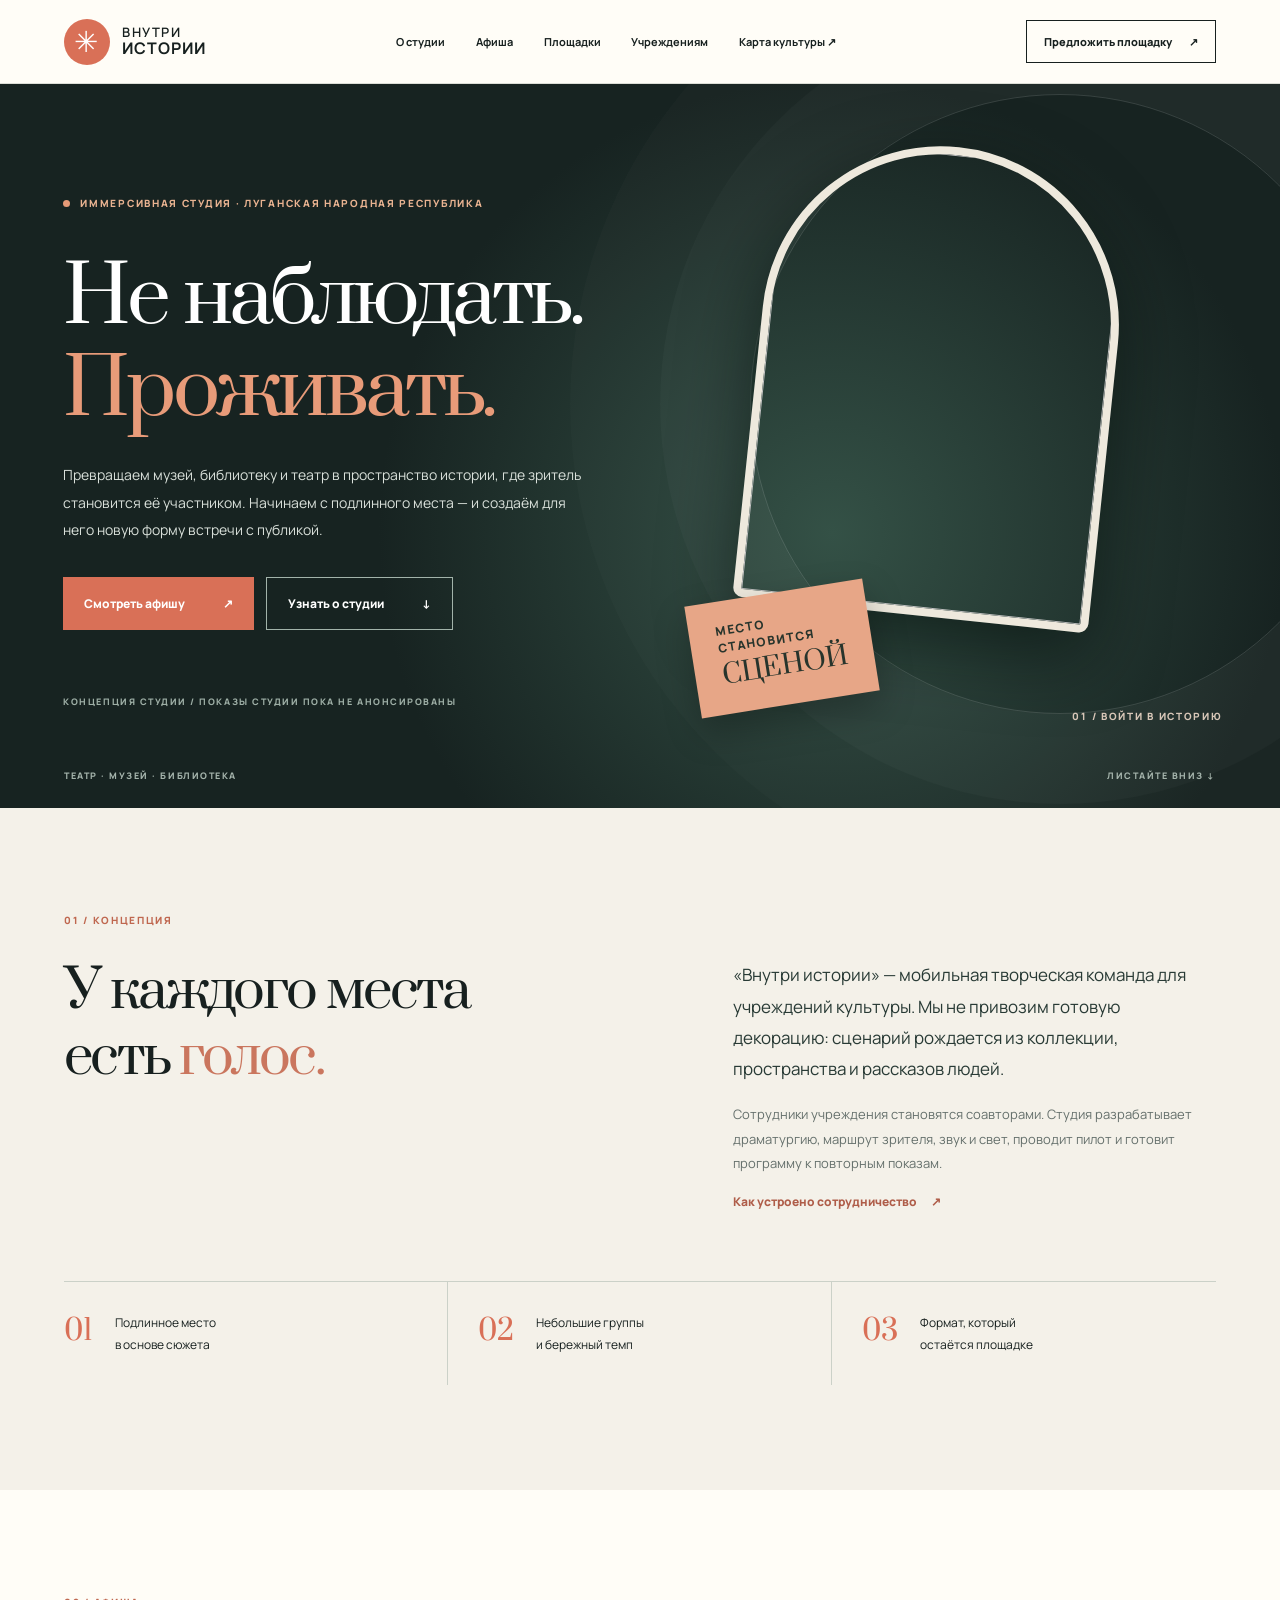
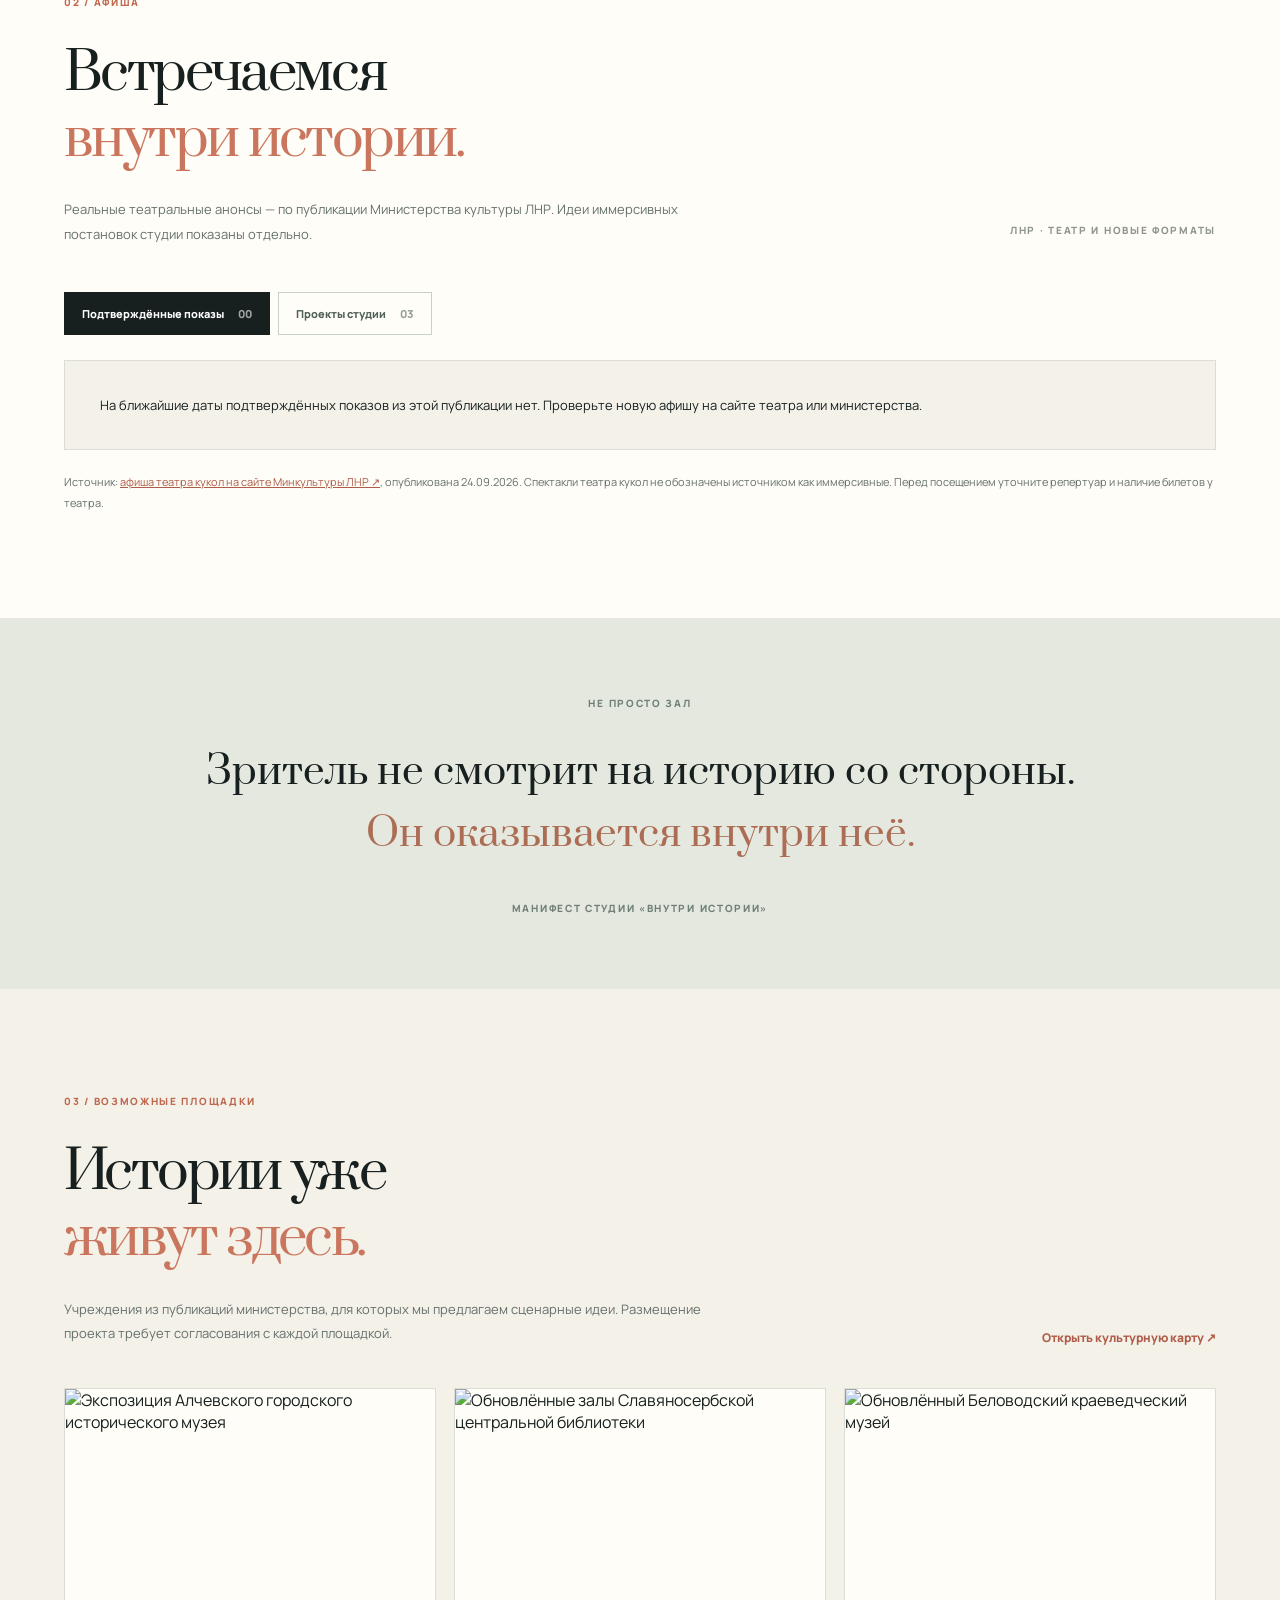
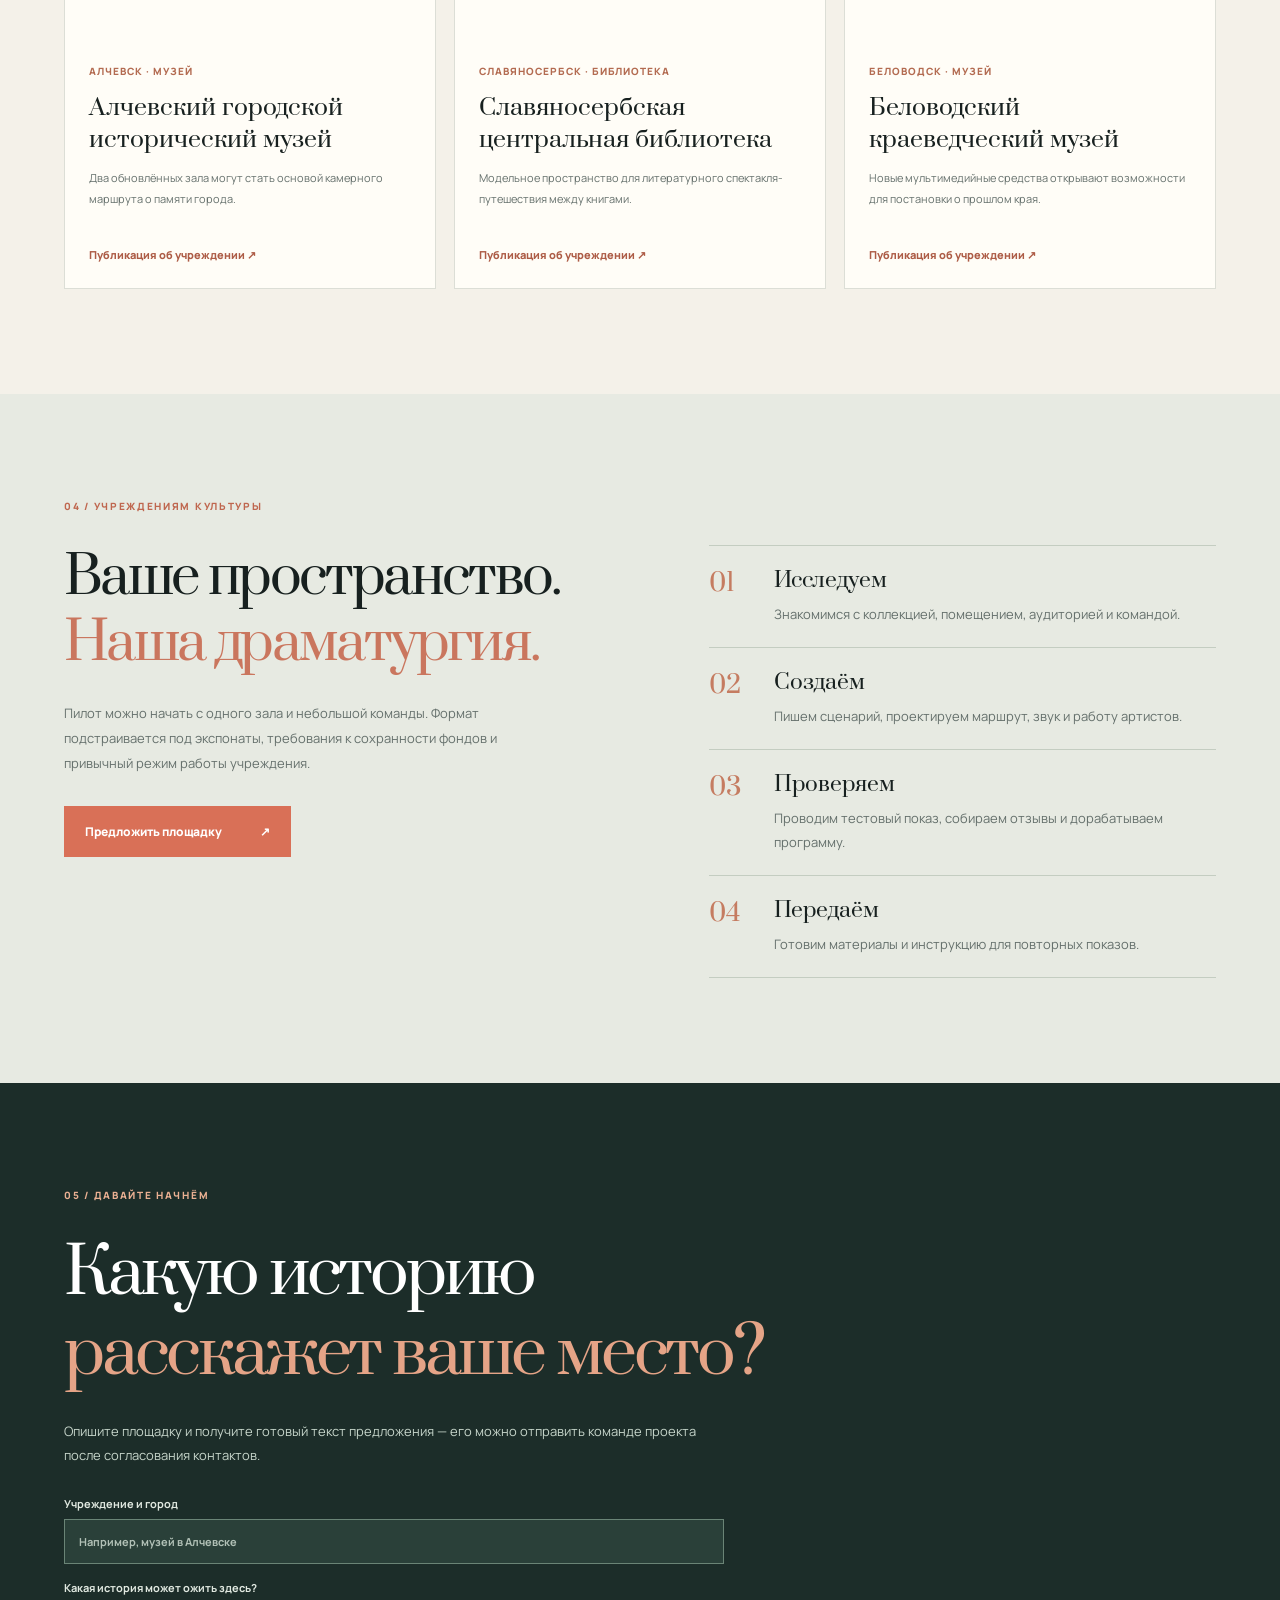
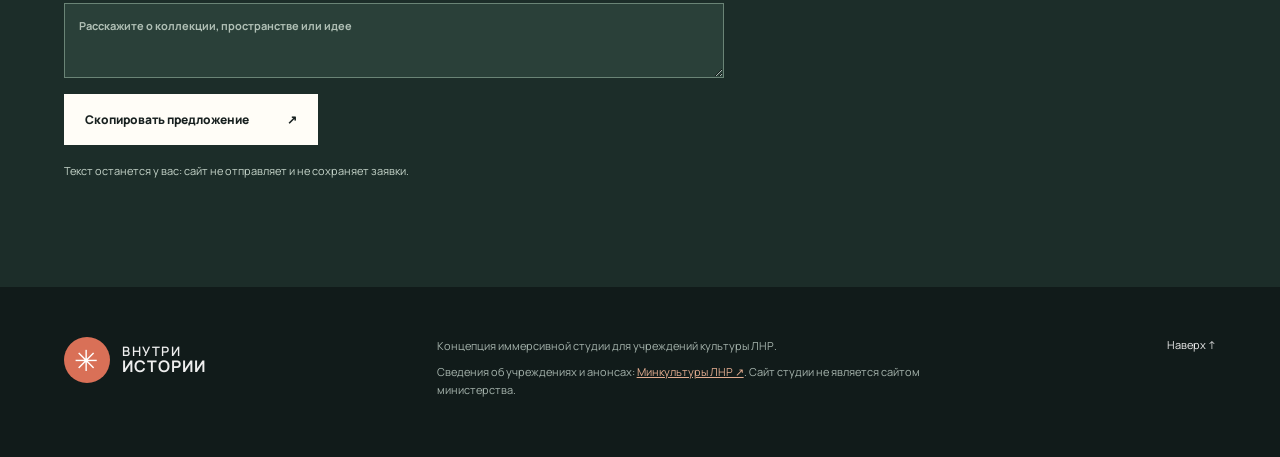
==== index.html @ 1eb548b8 "Add immersive studio site and cultural map" ====
<!doctype html>
<html lang="ru">
<head>
  <meta charset="utf-8">
  <meta name="viewport" content="width=device-width, initial-scale=1">
  <meta name="theme-color" content="#161b1b">
  <meta name="description" content="«Внутри истории» — концепция иммерсивной студии для музеев, библиотек и театров ЛНР. Театральная афиша по публикациям Министерства культуры ЛНР и идеи будущих постановок.">
  <title>Внутри истории — иммерсивная студия и афиша ЛНР</title>
  <link rel="preconnect" href="https://fonts.googleapis.com">
  <link rel="preconnect" href="https://fonts.gstatic.com" crossorigin>
  <link href="https://fonts.googleapis.com/css2?family=Manrope:wght@400;500;600;700;800&family=Prata&display=swap" rel="stylesheet">
  <link rel="stylesheet" href="immersive-studio.css">
  <script src="immersive-studio.js" defer></script>
</head>
<body>
  <a class="skip" href="#main">К содержанию</a>
  <header class="header" id="top">
    <a class="brand" href="#top" aria-label="Внутри истории — главная"><span class="brand-mark">✳</span><span>ВНУТРИ<br><strong>ИСТОРИИ</strong></span></a>
    <nav class="nav" id="navigation" aria-label="Основная навигация"><a href="#concept">О студии</a><a href="#playbill">Афиша</a><a href="#venues">Площадки</a><a href="#partnership">Учреждениям</a><a href="culture-map.html">Карта культуры ↗</a></nav>
    <a class="header-contact" href="#contact">Предложить площадку <span>↗</span></a>
    <button class="menu-button" type="button" aria-label="Открыть меню" aria-controls="navigation" aria-expanded="false">☰</button>
  </header>
  <main id="main">
    <section class="hero" aria-labelledby="hero-title">
      <div class="hero-copy"><div class="overline"><span class="live-dot"></span> ИММЕРСИВНАЯ СТУДИЯ · ЛУГАНСКАЯ НАРОДНАЯ РЕСПУБЛИКА</div><h1 id="hero-title">Не наблюдать.<br><em>Проживать.</em></h1><p>Превращаем музей, библиотеку и театр в пространство истории, где зритель становится её участником. Начинаем с подлинного места — и создаём для него новую форму встречи с публикой.</p><div class="hero-actions"><a class="btn btn-coral" href="#playbill">Смотреть афишу <span>↗</span></a><a class="btn btn-outline" href="#concept">Узнать о студии <span>↓</span></a></div><div class="hero-caption">КОНЦЕПЦИЯ СТУДИИ / ПОКАЗЫ СТУДИИ ПОКА НЕ АНОНСИРОВАНЫ</div></div>
      <div class="hero-art" aria-hidden="true"><div class="hero-halo"></div><div class="hero-photo"><img src="https://mk.lpr-reg.ru/uploads/posts/2026-09/1789713826_img-20260917-111139.jpg" alt=""></div><div class="art-stamp">МЕСТО<br>СТАНОВИТСЯ<br><em>СЦЕНОЙ</em></div><div class="art-index">01 / ВОЙТИ В ИСТОРИЮ</div></div>
      <div class="hero-footer"><span>ТЕАТР · МУЗЕЙ · БИБЛИОТЕКА</span><span>ЛИСТАЙТЕ ВНИЗ ↓</span></div>
    </section>
    <section class="intro section" id="concept"><div class="section-label">01 / КОНЦЕПЦИЯ</div><div class="intro-grid"><h2>У каждого места<br>есть <em>голос.</em></h2><div><p class="lead">«Внутри истории» — мобильная творческая команда для учреждений культуры. Мы не привозим готовую декорацию: сценарий рождается из коллекции, пространства и рассказов людей.</p><p>Сотрудники учреждения становятся соавторами. Студия разрабатывает драматургию, маршрут зрителя, звук и свет, проводит пилот и готовит программу к повторным показам.</p><a class="inline-link" href="#partnership">Как устроено сотрудничество <span>↗</span></a></div></div><div class="principles"><div><b>01</b><span>Подлинное место<br>в основе сюжета</span></div><div><b>02</b><span>Небольшие группы<br>и бережный темп</span></div><div><b>03</b><span>Формат, который<br>остаётся площадке</span></div></div></section>
    <section class="playbill section" id="playbill"><div class="section-label">02 / АФИША</div><div class="section-head"><div><h2>Встречаемся<br><em>внутри истории.</em></h2><p>Реальные театральные анонсы — по публикации Министерства культуры ЛНР. Идеи иммерсивных постановок студии показаны отдельно.</p></div><span class="head-aside">ЛНР · ТЕАТР И НОВЫЕ ФОРМАТЫ</span></div><div class="tabs" role="group" aria-label="Раздел афиши"><button class="tab active" type="button" data-tab="real" aria-pressed="true">Подтверждённые показы <span>04</span></button><button class="tab" type="button" data-tab="ideas" aria-pressed="false">Проекты студии <span>03</span></button></div><div id="playbill-content" aria-live="polite"></div><p class="playbill-note" id="playbill-note">Источник: <a href="https://mk.lpr-reg.ru/14195-afisha-vyhodnogo-dnja-luganskij-respublikanskij-akademicheskij-teatr-kukol-priglashaet.html" target="_blank" rel="noopener noreferrer">афиша театра кукол на сайте Минкультуры ЛНР ↗</a>, опубликована 24.09.2026. Спектакли театра кукол не обозначены источником как иммерсивные. Перед посещением уточните репертуар и наличие билетов у театра.</p></section>
    <section class="statement"><span>НЕ ПРОСТО ЗАЛ</span><blockquote>Зритель не смотрит на историю со стороны.<br><em>Он оказывается внутри неё.</em></blockquote><span>МАНИФЕСТ СТУДИИ «ВНУТРИ ИСТОРИИ»</span></section>
    <section class="venues section" id="venues"><div class="section-label">03 / ВОЗМОЖНЫЕ ПЛОЩАДКИ</div><div class="section-head"><div><h2>Истории уже<br><em>живут здесь.</em></h2><p>Учреждения из публикаций министерства, для которых мы предлагаем сценарные идеи. Размещение проекта требует согласования с каждой площадкой.</p></div><a class="inline-link" href="culture-map.html">Открыть культурную карту ↗</a></div><div class="venue-grid"><article class="venue-card"><div class="venue-image"><img src="https://mk.lpr-reg.ru/uploads/posts/2026-09/1789713826_img-20260917-111139.jpg" alt="Экспозиция Алчевского городского исторического музея" loading="lazy"></div><div class="venue-body"><span>АЛЧЕВСК · МУЗЕЙ</span><h3>Алчевский городской исторический музей</h3><p>Два обновлённых зала могут стать основой камерного маршрута о памяти города.</p><a href="https://mk.lpr-reg.ru/14169-v-alchevskom-muzee-posle-remonta-otkrylis-dva-obnovlennyh-jekspozicionnyh-zala.html" target="_blank" rel="noopener noreferrer">Публикация об учреждении ↗</a></div></article><article class="venue-card"><div class="venue-image"><img src="https://mk.lpr-reg.ru/uploads/posts/2026-09/1789713559_img-20260916-124039.jpg" alt="Обновлённые залы Славяносербской центральной библиотеки" loading="lazy"></div><div class="venue-body"><span>СЛАВЯНОСЕРБСК · БИБЛИОТЕКА</span><h3>Славяносербская центральная библиотека</h3><p>Модельное пространство для литературного спектакля-путешествия между книгами.</p><a href="https://mk.lpr-reg.ru/14168-v-slavjanoserbske-otkrylas-pervaja-modelnaja-biblioteka.html" target="_blank" rel="noopener noreferrer">Публикация об учреждении ↗</a></div></article><article class="venue-card"><div class="venue-image"><img src="https://mk.lpr-reg.ru/uploads/posts/2026-03/1772718516_photo_2026-03-05_16-46-32.jpg" alt="Обновлённый Беловодский краеведческий музей" loading="lazy"></div><div class="venue-body"><span>БЕЛОВОДСК · МУЗЕЙ</span><h3>Беловодский краеведческий музей</h3><p>Новые мультимедийные средства открывают возможности для постановки о прошлом края.</p><a href="https://mk.lpr-reg.ru/13217-v-belovodske-posle-kapitalnogo-remonta-torzhestvenno-otkrylsja-obnovlennyj-kraevedcheskij-muzej.html" target="_blank" rel="noopener noreferrer">Публикация об учреждении ↗</a></div></article></div></section>
    <section class="partnership section" id="partnership"><div class="section-label">04 / УЧРЕЖДЕНИЯМ КУЛЬТУРЫ</div><div class="partnership-grid"><div><h2>Ваше пространство.<br><em>Наша драматургия.</em></h2><p>Пилот можно начать с одного зала и небольшой команды. Формат подстраивается под экспонаты, требования к сохранности фондов и привычный режим работы учреждения.</p><a class="btn btn-coral" href="#contact">Предложить площадку <span>↗</span></a></div><ol class="steps"><li><span>01</span><div><h3>Исследуем</h3><p>Знакомимся с коллекцией, помещением, аудиторией и командой.</p></div></li><li><span>02</span><div><h3>Создаём</h3><p>Пишем сценарий, проектируем маршрут, звук и работу артистов.</p></div></li><li><span>03</span><div><h3>Проверяем</h3><p>Проводим тестовый показ, собираем отзывы и дорабатываем программу.</p></div></li><li><span>04</span><div><h3>Передаём</h3><p>Готовим материалы и инструкцию для повторных показов.</p></div></li></ol></div></section>
    <section class="contact section" id="contact"><div class="contact-inner"><div class="section-label">05 / ДАВАЙТЕ НАЧНЁМ</div><h2>Какую историю<br><em>расскажет ваше место?</em></h2><p>Опишите площадку и получите готовый текст предложения — его можно отправить команде проекта после согласования контактов.</p><form id="proposal-form" class="proposal-form"><label>Учреждение и город<input name="venue" required maxlength="120" placeholder="Например, музей в Алчевске"></label><label>Какая история может ожить здесь?<textarea name="story" required maxlength="1000" rows="3" placeholder="Расскажите о коллекции, пространстве или идее"></textarea></label><button class="btn btn-light" type="submit">Скопировать предложение <span>↗</span></button><p class="form-status" id="form-status" role="status" aria-live="polite">Текст останется у вас: сайт не отправляет и не сохраняет заявки.</p></form></div></section>
  </main>
  <footer><a class="brand" href="#top"><span class="brand-mark">✳</span><span>ВНУТРИ<br><strong>ИСТОРИИ</strong></span></a><div><p>Концепция иммерсивной студии для учреждений культуры ЛНР.</p><p>Сведения об учреждениях и анонсах: <a href="https://mk.lpr-reg.ru/" target="_blank" rel="noopener noreferrer">Минкультуры ЛНР ↗</a>. Сайт студии не является сайтом министерства.</p></div><a href="#top">Наверх ↑</a></footer>
</body>
</html>
---- immersive-studio.css ----
:root{--ink:#17201f;--paper:#f4f1e9;--cream:#fffdf7;--accent:#d97057;--muted:#65706c;--line:#dcded6;--serif:Prata,Georgia,serif}
*{box-sizing:border-box}html{scroll-behavior:smooth}body{margin:0;background:var(--paper);color:var(--ink);font-family:Manrope,Arial,sans-serif}a{color:inherit}button,input,textarea{font:inherit}button{cursor:pointer}a:focus-visible,button:focus-visible,input:focus-visible,textarea:focus-visible{outline:3px solid #ecad83;outline-offset:4px}.skip{position:absolute;top:-100px;left:10px;z-index:1000;background:white;padding:10px}.skip:focus{top:10px}.header{height:84px;padding:0 max(5%,calc((100vw - 1440px)/2));display:flex;align-items:center;gap:50px;background:var(--cream);position:relative;z-index:5;border-bottom:1px solid var(--line)}.brand{text-decoration:none;display:flex;align-items:center;gap:12px;line-height:1.05;font-size:13px;letter-spacing:.12em;font-weight:600;white-space:nowrap}.brand strong{font-size:16px;letter-spacing:.065em}.brand-mark{width:46px;height:46px;border-radius:50%;background:var(--accent);color:white;font-size:29px;font-weight:400;display:grid;place-items:center}.nav{display:flex;align-items:center;gap:clamp(12px,2.4vw,36px);margin:auto}.nav a{font-size:11px;text-decoration:none;font-weight:700;white-space:nowrap}.nav a:hover,.inline-link:hover,.venue-body a:hover{text-decoration:underline;text-underline-offset:5px}.header-contact{font-size:11px;font-weight:800;text-decoration:none;padding:13px 17px;border:1px solid var(--ink);white-space:nowrap}.header-contact span{margin-left:15px}.menu-button{display:none;background:transparent;border:0;font-size:25px}.hero{min-height:655px;position:relative;background:#172321;color:#fff;display:grid;grid-template-columns:55% 45%;overflow:hidden}.hero:before{content:"";position:absolute;inset:0;background:radial-gradient(circle at 65% 62%,#345146 0,transparent 48%);pointer-events:none}.hero-copy{padding:112px 0 100px max(9%,calc((100vw - 1330px)/2));z-index:1;position:relative}.overline,.section-label,.head-aside,.hero-caption,.hero-footer,.art-index{font-size:10px;letter-spacing:.17em;font-weight:800}.overline{color:#e9b391;display:flex;align-items:center;gap:10px}.live-dot{height:7px;width:7px;border-radius:50%;background:#e59a77}.hero h1{font:normal clamp(56px,6.1vw,103px)/1.18 var(--serif);letter-spacing:-.05em;margin:42px 0 25px;white-space:nowrap}.hero h1 em,h2 em,blockquote em{font-style:normal;color:#e89b79}.hero-copy>p{color:#d9e0da;line-height:1.95;font-size:14px;max-width:520px}.hero-actions{display:flex;gap:12px;flex-wrap:wrap;margin-top:34px}.btn{display:inline-flex;align-items:center;justify-content:space-between;gap:38px;padding:17px 21px;font-size:12px;font-weight:800;text-decoration:none;transition:transform .2s,background .2s}.btn:hover{transform:translateY(-3px)}.btn-coral{background:var(--accent);color:white}.btn-coral:hover{background:#eb846a}.btn-outline{border:1px solid #a2b3aa;color:#fff}.btn-light{background:var(--cream);color:var(--ink)}.hero-caption{margin-top:65px;color:#9eafa6;font-size:9px}.hero-art{position:relative;min-height:560px;z-index:1}.hero-halo{position:absolute;width:620px;height:620px;border-radius:50%;border:1px solid #ffffff24;top:10px;right:-90px;box-shadow:0 0 0 90px #ffffff06,0 0 0 180px #ffffff04}.hero-photo{position:absolute;left:9%;top:62px;width:62%;height:470px;transform:rotate(6deg);border:8px solid #eee9dd;border-radius:230px 230px 12px 12px;overflow:hidden;box-shadow:0 25px 70px #02090789}.hero-photo img{width:100%;height:100%;object-fit:cover}.art-stamp{position:absolute;left:-2%;bottom:104px;background:#e7a687;color:#27342c;transform:rotate(-9deg);padding:22px 27px;line-height:1.4;font-size:12px;font-weight:800;letter-spacing:.12em;box-shadow:0 15px 35px #0004}.art-stamp em{font:normal 26px var(--serif);letter-spacing:0}.art-index{position:absolute;right:10%;bottom:85px;color:#d8c7b8}.hero-footer{position:absolute;bottom:26px;left:5%;right:5%;display:flex;justify-content:space-between;color:#a5b4ac;font-size:9px;z-index:2}.section{padding:105px max(5%,calc((100vw - 1350px)/2))}.section-label{color:#bf674f;margin-bottom:32px}.section h2{font:normal clamp(38px,4.1vw,64px)/1.25 var(--serif);letter-spacing:-.05em;margin:0 0 25px}.section h2 em{color:#ca765e}.section p{font-size:13px;line-height:1.9;color:var(--muted)}.intro{background:var(--paper)}.intro-grid{display:grid;grid-template-columns:1.1fr 1fr;gap:12%;align-items:start}.intro-grid p:first-child{margin-top:0}.intro-grid .lead{font-size:17px;line-height:1.85;color:#283a35}.inline-link{font-size:12px;font-weight:800;color:#af5d49;text-decoration:none}.inline-link span{margin-left:12px}.principles{margin-top:70px;border-top:1px solid #cbd1c8;display:grid;grid-template-columns:repeat(3,1fr)}.principles div{padding:30px 0;display:flex;gap:22px;border-right:1px solid #cbd1c8}.principles div:last-child{border:0;padding-left:30px}.principles div:nth-child(2){padding-left:30px}.principles b{font:normal 28px var(--serif);color:var(--accent)}.principles span{font-size:12px;line-height:1.8}.playbill{background:var(--cream)}.section-head{display:flex;justify-content:space-between;gap:35px;align-items:end}.section-head p{max-width:650px;margin:0}.head-aside{padding-bottom:10px;color:#8e958b;white-space:nowrap}.tabs{display:flex;gap:8px;flex-wrap:wrap;margin:45px 0 25px}.tab{background:transparent;border:1px solid #c9d0c8;padding:13px 17px;font-size:11px;font-weight:800;color:#52605a}.tab.active{background:var(--ink);color:white;border-color:var(--ink)}.tab span{opacity:.6;margin-left:12px}.show-grid{display:grid;grid-template-columns:repeat(4,minmax(0,1fr));gap:16px}.show-card{min-width:0;border:1px solid var(--line);background:#fff;display:flex;flex-direction:column}.show-visual{height:230px;position:relative;overflow:hidden;background:#38514b}.show-visual img{width:100%;height:100%;object-fit:cover;transition:transform .3s}.show-card:hover .show-visual img{transform:scale(1.04)}.show-visual:after{content:"";position:absolute;inset:45% 0 0;background:linear-gradient(transparent,#1519198f)}.show-date{position:absolute;bottom:15px;left:17px;color:white;z-index:1;font:normal 27px var(--serif)}.show-date small{font:700 11px Manrope,Arial,sans-serif;display:block;letter-spacing:.1em}.show-info{padding:22px;display:flex;flex-direction:column;flex:1}.show-meta{font-size:9px;letter-spacing:.1em;font-weight:800;color:#b66c50}.show-info h3{font:normal 20px/1.35 var(--serif);margin:12px 0}.show-info p{margin:0 0 17px;font-size:11px}.show-location{font-size:10px;line-height:1.6;border-top:1px solid var(--line);padding-top:13px;margin-top:auto;color:#52625a}.show-info a{margin-top:15px;font-size:11px;color:#ac5947;font-weight:800;text-decoration:none}.show-info a:hover{text-decoration:underline}.playbill-note{font-size:11px!important;line-height:1.8;margin:22px 0 0}.playbill-note a{color:#ad5d48}.empty-show{border:1px solid var(--line);padding:35px;background:var(--paper);font-size:13px}.idea-visual{display:grid;place-items:center;background:radial-gradient(circle at 50% 55%,#be8e6e,#554d42 75%);color:#fff9e9;font:normal 70px var(--serif)}.idea-card:nth-child(2) .idea-visual{background:radial-gradient(circle,#9fa4a0,#35454e 70%)}.idea-card:nth-child(3) .idea-visual{background:radial-gradient(circle,#a98781,#553a4d 75%)}.statement{background:#e4e8df;padding:72px 5%;text-align:center}.statement>span{font-size:10px;letter-spacing:.17em;color:#718076;font-weight:800}.statement blockquote{font:normal clamp(26px,3vw,44px)/1.6 var(--serif);margin:30px 0}.statement blockquote em{color:#ad6d55}.venues{background:var(--paper)}.venue-grid{display:grid;grid-template-columns:repeat(3,minmax(0,1fr));gap:18px;margin-top:42px}.venue-card{border:1px solid var(--line);background:var(--cream)}.venue-image{height:245px;overflow:hidden}.venue-image img{width:100%;height:100%;object-fit:cover}.venue-body{padding:24px}.venue-body>span{font-size:10px;color:#b36b51;letter-spacing:.1em;font-weight:800}.venue-body h3{font:normal 23px/1.4 var(--serif);margin:12px 0}.venue-body p{font-size:11px;min-height:63px}.venue-body a{color:#ad5c46;font-size:11px;text-decoration:none;font-weight:800}.partnership{background:#e7eae2}.partnership-grid{display:grid;grid-template-columns:1fr 1fr;gap:12%}.partnership-grid>div>p{max-width:480px;margin-bottom:30px}.steps{list-style:none;margin:0;padding:0}.steps li{border-top:1px solid #c4cdc1;padding:20px 0;display:grid;grid-template-columns:65px 1fr}.steps li:last-child{border-bottom:1px solid #c4cdc1}.steps li>span{font:normal 25px var(--serif);color:#c57c61}.steps h3{margin:0;font:normal 21px var(--serif)}.steps p{margin:7px 0 0}.contact{background:#1c2d29;color:white}.contact-inner{max-width:850px}.contact .section-label{color:#eab092}.contact h2{font-size:clamp(43px,5vw,74px)}.contact h2 em{color:#e5a487}.contact p{color:#c6d5ca;max-width:660px}.contact-actions{display:flex;align-items:center;gap:18px;margin-top:30px}.contact-actions>span{font-size:10px;color:#b1beb4;max-width:270px;line-height:1.6}footer{background:#111b1a;color:#eee;display:flex;justify-content:space-between;align-items:start;gap:30px;padding:50px 5%}footer p{font-size:11px;color:#a6b4ad;line-height:1.7;margin:0 0 7px}footer div{max-width:500px}footer> a:last-child{font-size:11px;white-space:nowrap;text-decoration:none}footer p a{color:#e4ad90}
@media(max-width:1150px){.header{gap:18px;padding:0 3%}.header-contact{display:none}.hero-copy{padding-left:7%}.hero h1{font-size:clamp(50px,6vw,80px)}.show-grid{grid-template-columns:repeat(2,minmax(0,1fr))}}
@media(max-width:760px){.header{height:70px;padding:0 5%;justify-content:space-between}.menu-button{display:block}.nav{display:none;position:absolute;top:70px;left:0;right:0;background:var(--cream);padding:20px 5%;box-shadow:0 18px 25px #0002;flex-direction:column;align-items:stretch;gap:0}.nav.open{display:flex}.nav a{padding:14px 0;border-top:1px solid var(--line);font-size:13px}.hero{display:block;min-height:755px}.hero-copy{padding:78px 6% 270px}.hero h1{font-size:clamp(48px,10vw,76px);white-space:normal}.hero-copy>p{font-size:12px;max-width:450px}.hero-caption{margin-top:35px;max-width:290px;line-height:1.6}.hero-art{position:absolute;right:0;bottom:20px;width:70%;height:320px;min-height:0;opacity:.6;pointer-events:none}.hero-halo{width:330px;height:330px}.hero-photo{width:210px;height:260px;right:9%;left:auto;top:20px}.art-stamp{left:5%;bottom:48px;font-size:9px;padding:10px}.art-stamp em{font-size:18px}.art-index{display:none}.hero-footer{font-size:8px}.section{padding:70px 6%}.intro-grid,.partnership-grid{grid-template-columns:1fr;gap:25px}.intro-grid .lead{font-size:15px}.principles{margin-top:35px}.principles div{display:block;padding:20px 12px!important}.principles b{display:block;font-size:23px;margin-bottom:10px}.principles span{font-size:10px}.section-head{display:block}.head-aside{display:none}.venue-grid{grid-template-columns:1fr}.venue-card{display:grid;grid-template-columns:38% 1fr}.venue-image{height:100%;min-height:200px}.venue-body p{min-height:0}.contact-actions{align-items:start;flex-direction:column}}
@media(max-width:540px){.overline{font-size:8px;line-height:1.5}.hero{min-height:730px}.hero-copy{padding-top:64px}.hero h1{font-size:clamp(43px,11vw,58px)}.hero-actions{gap:8px}.btn{font-size:10px;padding:14px;gap:15px}.hero-art{width:85%;opacity:.45}.hero-caption{font-size:8px}.hero-footer span:last-child{display:none}.section h2{font-size:37px}.principles{grid-template-columns:1fr}.principles div{border-right:0;border-bottom:1px solid #cbd1c8;display:flex;gap:20px;padding:16px 0!important}.principles b{margin:0}.show-grid{grid-template-columns:1fr}.show-card{display:grid;grid-template-columns:37% 1fr;min-height:195px}.show-visual{height:100%;min-height:195px}.show-date{font-size:19px;left:8px;bottom:10px}.show-info{padding:14px}.show-info h3{font-size:17px}.show-info p{font-size:10px}.tabs{margin-top:30px}.tab{font-size:10px;padding:10px}.venue-card{grid-template-columns:34% 1fr}.venue-body{padding:15px}.venue-body h3{font-size:17px}.venue-body p{font-size:10px}.venue-body a{font-size:10px}footer{display:block}footer div{margin:25px 0}}
@media(prefers-reduced-motion:reduce){html{scroll-behavior:auto}*,*:before,*:after{transition:none!important}}
.proposal-form{display:grid;gap:16px;max-width:660px;margin-top:28px}.proposal-form label{display:grid;gap:8px;color:#e1e9e1;font-size:11px;font-weight:700}.proposal-form input,.proposal-form textarea{width:100%;background:#2a4039;border:1px solid #6a8476;color:white;padding:14px;resize:vertical;border-radius:0}.proposal-form input::placeholder,.proposal-form textarea::placeholder{color:#b1c0b6}.proposal-form button{border:0;width:max-content}.proposal-form .form-status{font-size:11px;margin:0}#proposal-draft{min-height:110px}
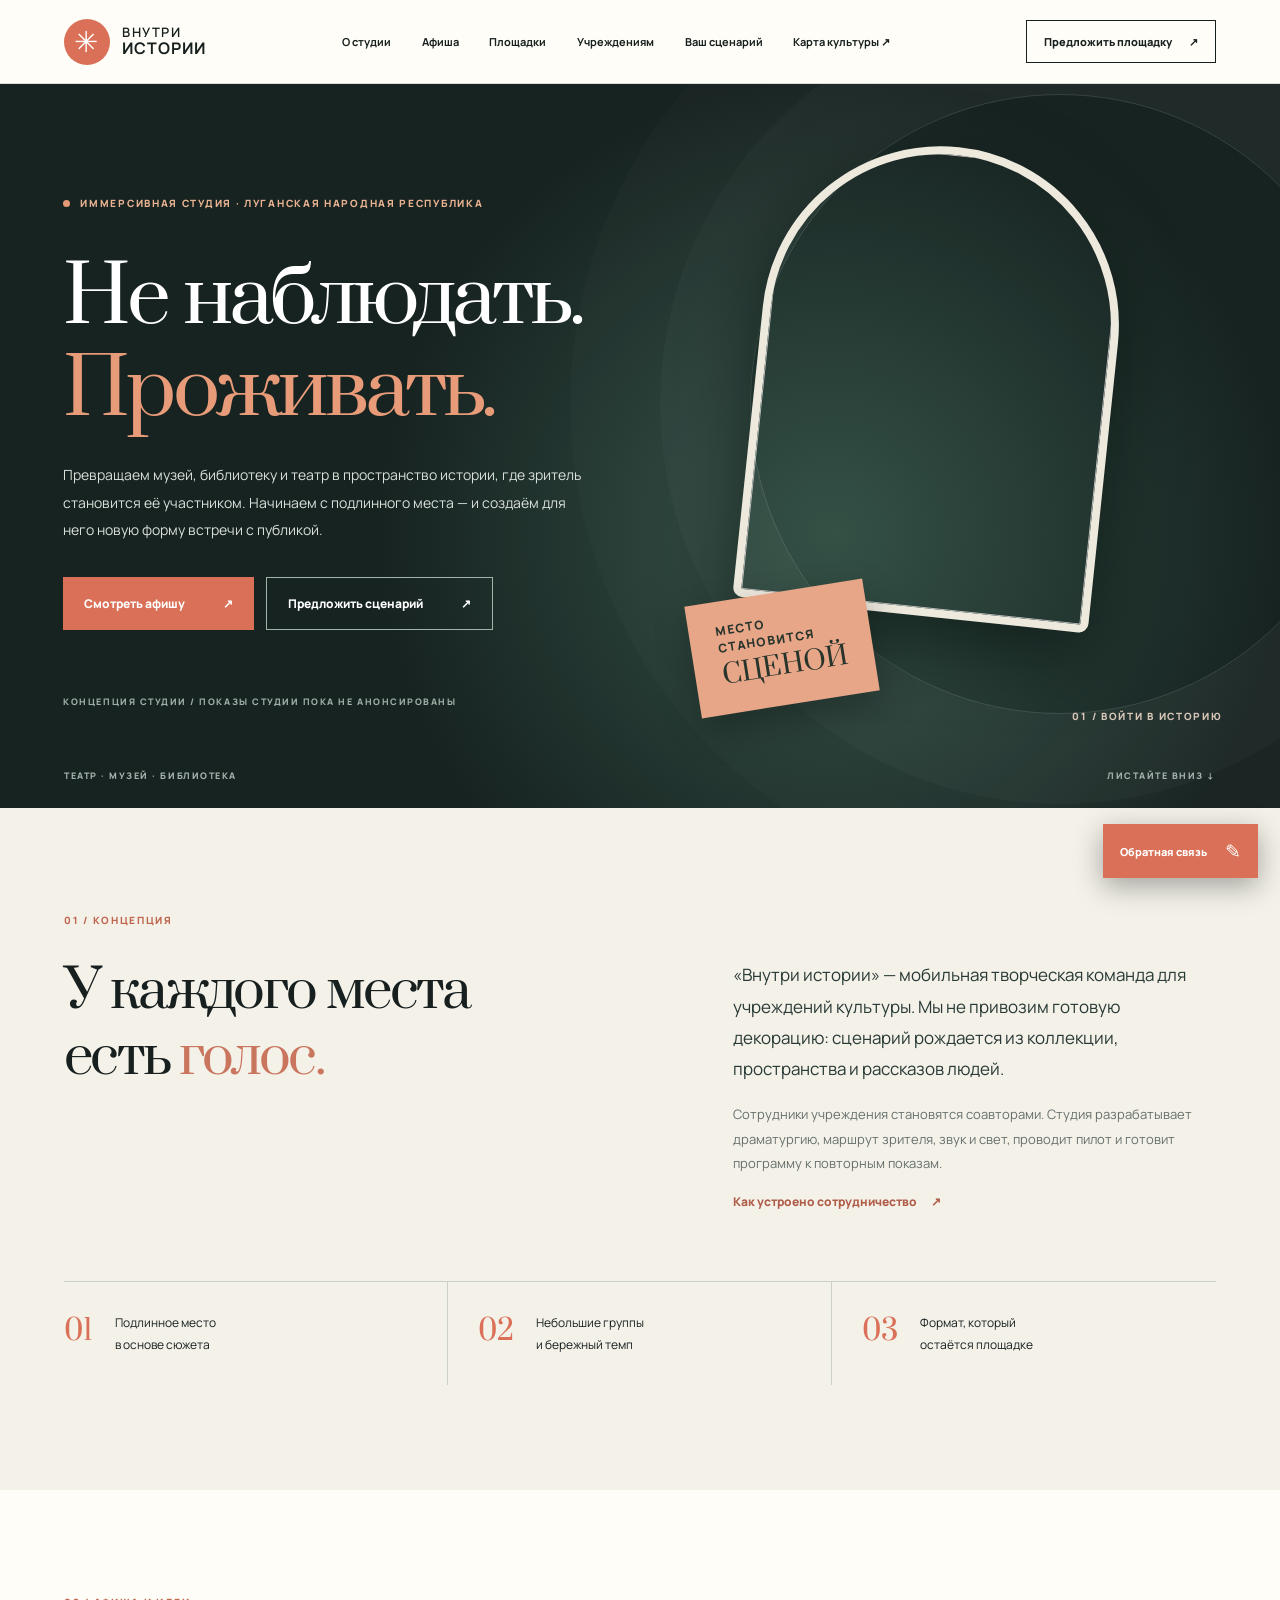
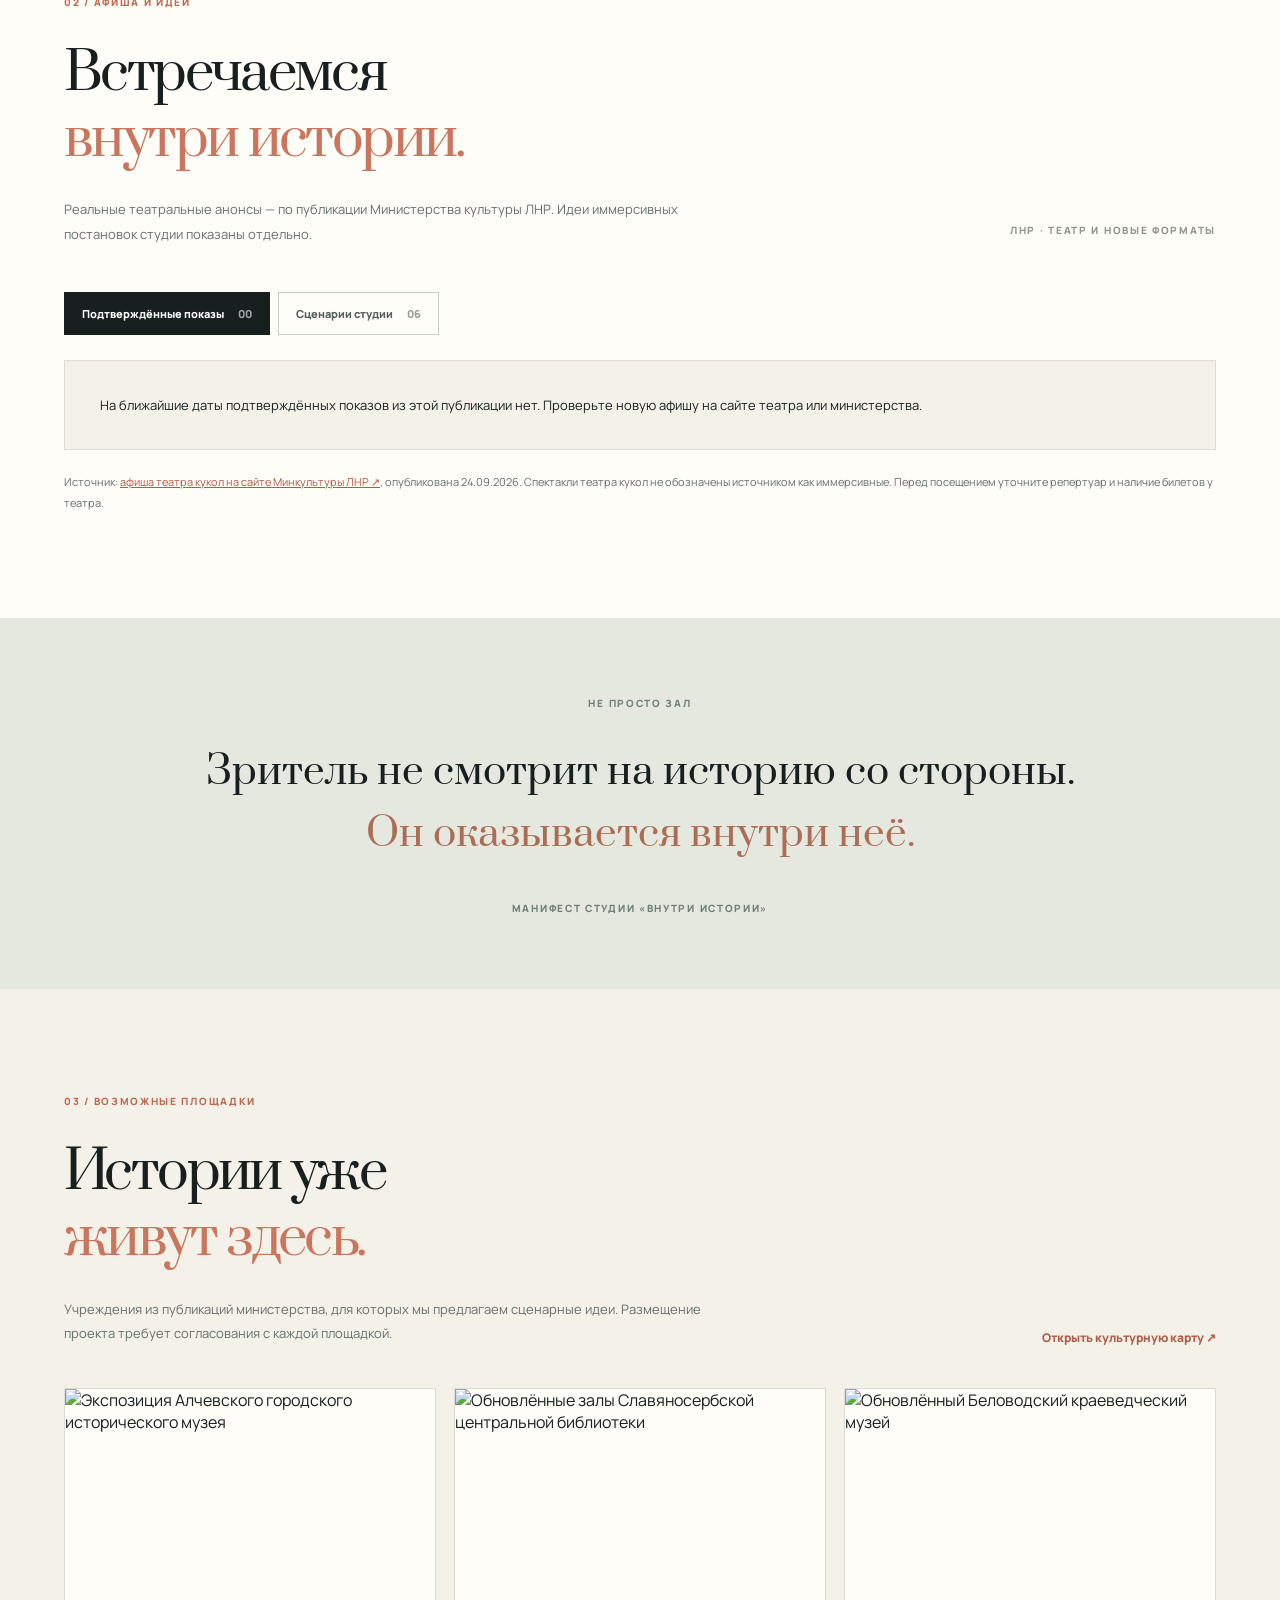
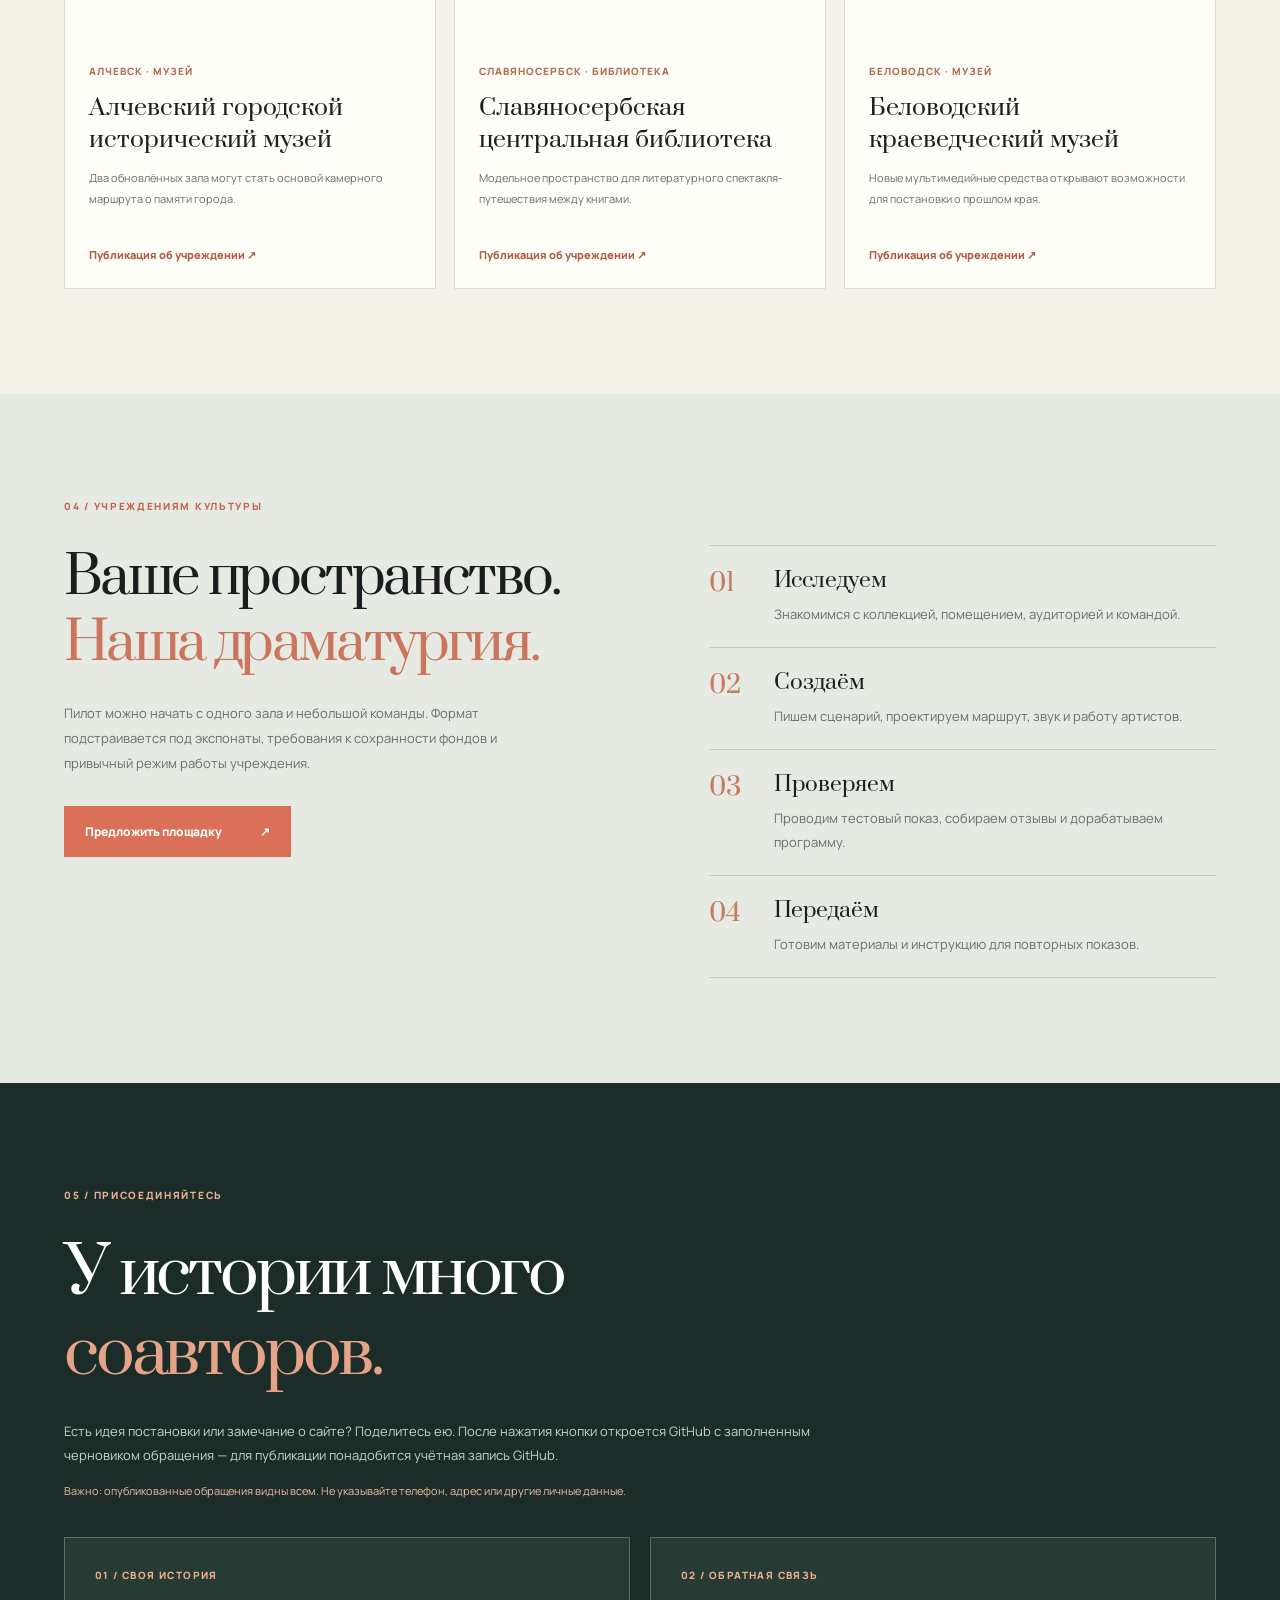
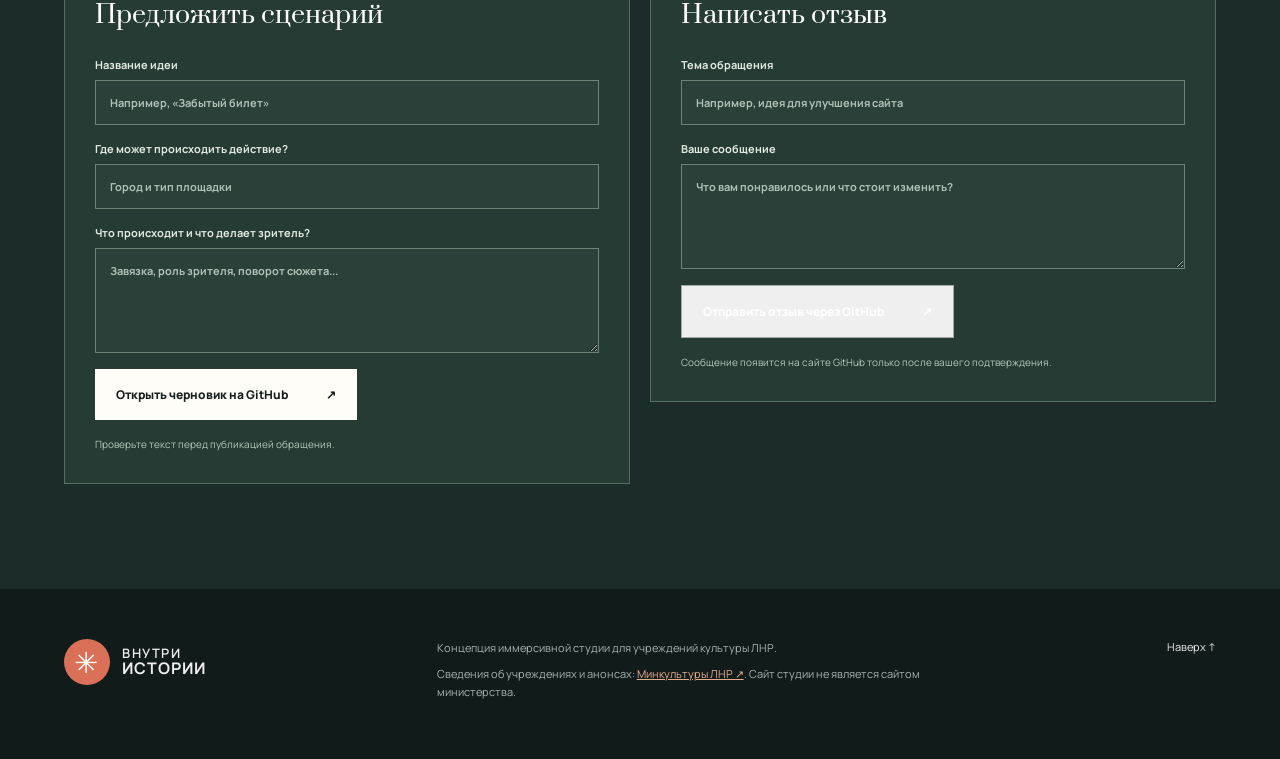
==== commit 2fa39d4c: "Add immersive scenarios and visitor feedback" ====
--- a/index.html
+++ b/index.html
@@ -16,23 +16,24 @@
   <a class="skip" href="#main">К содержанию</a>
   <header class="header" id="top">
     <a class="brand" href="#top" aria-label="Внутри истории — главная"><span class="brand-mark">✳</span><span>ВНУТРИ<br><strong>ИСТОРИИ</strong></span></a>
-    <nav class="nav" id="navigation" aria-label="Основная навигация"><a href="#concept">О студии</a><a href="#playbill">Афиша</a><a href="#venues">Площадки</a><a href="#partnership">Учреждениям</a><a href="culture-map.html">Карта культуры ↗</a></nav>
+    <nav class="nav" id="navigation" aria-label="Основная навигация"><a href="#concept">О студии</a><a href="#playbill">Афиша</a><a href="#venues">Площадки</a><a href="#partnership">Учреждениям</a><a href="#suggest-scenario">Ваш сценарий</a><a href="culture-map.html">Карта культуры ↗</a></nav>
     <a class="header-contact" href="#contact">Предложить площадку <span>↗</span></a>
     <button class="menu-button" type="button" aria-label="Открыть меню" aria-controls="navigation" aria-expanded="false">☰</button>
   </header>
   <main id="main">
     <section class="hero" aria-labelledby="hero-title">
-      <div class="hero-copy"><div class="overline"><span class="live-dot"></span> ИММЕРСИВНАЯ СТУДИЯ · ЛУГАНСКАЯ НАРОДНАЯ РЕСПУБЛИКА</div><h1 id="hero-title">Не наблюдать.<br><em>Проживать.</em></h1><p>Превращаем музей, библиотеку и театр в пространство истории, где зритель становится её участником. Начинаем с подлинного места — и создаём для него новую форму встречи с публикой.</p><div class="hero-actions"><a class="btn btn-coral" href="#playbill">Смотреть афишу <span>↗</span></a><a class="btn btn-outline" href="#concept">Узнать о студии <span>↓</span></a></div><div class="hero-caption">КОНЦЕПЦИЯ СТУДИИ / ПОКАЗЫ СТУДИИ ПОКА НЕ АНОНСИРОВАНЫ</div></div>
+      <div class="hero-copy"><div class="overline"><span class="live-dot"></span> ИММЕРСИВНАЯ СТУДИЯ · ЛУГАНСКАЯ НАРОДНАЯ РЕСПУБЛИКА</div><h1 id="hero-title">Не наблюдать.<br><em>Проживать.</em></h1><p>Превращаем музей, библиотеку и театр в пространство истории, где зритель становится её участником. Начинаем с подлинного места — и создаём для него новую форму встречи с публикой.</p><div class="hero-actions"><a class="btn btn-coral" href="#playbill">Смотреть афишу <span>↗</span></a><a class="btn btn-outline" href="#suggest-scenario">Предложить сценарий <span>↗</span></a></div><div class="hero-caption">КОНЦЕПЦИЯ СТУДИИ / ПОКАЗЫ СТУДИИ ПОКА НЕ АНОНСИРОВАНЫ</div></div>
       <div class="hero-art" aria-hidden="true"><div class="hero-halo"></div><div class="hero-photo"><img src="https://mk.lpr-reg.ru/uploads/posts/2026-09/1789713826_img-20260917-111139.jpg" alt=""></div><div class="art-stamp">МЕСТО<br>СТАНОВИТСЯ<br><em>СЦЕНОЙ</em></div><div class="art-index">01 / ВОЙТИ В ИСТОРИЮ</div></div>
       <div class="hero-footer"><span>ТЕАТР · МУЗЕЙ · БИБЛИОТЕКА</span><span>ЛИСТАЙТЕ ВНИЗ ↓</span></div>
     </section>
     <section class="intro section" id="concept"><div class="section-label">01 / КОНЦЕПЦИЯ</div><div class="intro-grid"><h2>У каждого места<br>есть <em>голос.</em></h2><div><p class="lead">«Внутри истории» — мобильная творческая команда для учреждений культуры. Мы не привозим готовую декорацию: сценарий рождается из коллекции, пространства и рассказов людей.</p><p>Сотрудники учреждения становятся соавторами. Студия разрабатывает драматургию, маршрут зрителя, звук и свет, проводит пилот и готовит программу к повторным показам.</p><a class="inline-link" href="#partnership">Как устроено сотрудничество <span>↗</span></a></div></div><div class="principles"><div><b>01</b><span>Подлинное место<br>в основе сюжета</span></div><div><b>02</b><span>Небольшие группы<br>и бережный темп</span></div><div><b>03</b><span>Формат, который<br>остаётся площадке</span></div></div></section>
-    <section class="playbill section" id="playbill"><div class="section-label">02 / АФИША</div><div class="section-head"><div><h2>Встречаемся<br><em>внутри истории.</em></h2><p>Реальные театральные анонсы — по публикации Министерства культуры ЛНР. Идеи иммерсивных постановок студии показаны отдельно.</p></div><span class="head-aside">ЛНР · ТЕАТР И НОВЫЕ ФОРМАТЫ</span></div><div class="tabs" role="group" aria-label="Раздел афиши"><button class="tab active" type="button" data-tab="real" aria-pressed="true">Подтверждённые показы <span>04</span></button><button class="tab" type="button" data-tab="ideas" aria-pressed="false">Проекты студии <span>03</span></button></div><div id="playbill-content" aria-live="polite"></div><p class="playbill-note" id="playbill-note">Источник: <a href="https://mk.lpr-reg.ru/14195-afisha-vyhodnogo-dnja-luganskij-respublikanskij-akademicheskij-teatr-kukol-priglashaet.html" target="_blank" rel="noopener noreferrer">афиша театра кукол на сайте Минкультуры ЛНР ↗</a>, опубликована 24.09.2026. Спектакли театра кукол не обозначены источником как иммерсивные. Перед посещением уточните репертуар и наличие билетов у театра.</p></section>
+    <section class="playbill section" id="playbill"><div class="section-label">02 / АФИША И ИДЕИ</div><div class="section-head"><div><h2>Встречаемся<br><em>внутри истории.</em></h2><p>Реальные театральные анонсы — по публикации Министерства культуры ЛНР. Идеи иммерсивных постановок студии показаны отдельно.</p></div><span class="head-aside">ЛНР · ТЕАТР И НОВЫЕ ФОРМАТЫ</span></div><div class="tabs" role="group" aria-label="Раздел афиши"><button class="tab active" type="button" data-tab="real" aria-pressed="true">Подтверждённые показы <span>04</span></button><button class="tab" type="button" data-tab="ideas" aria-pressed="false">Сценарии студии <span>06</span></button></div><div id="playbill-content" aria-live="polite"></div><p class="playbill-note" id="playbill-note">Источник: <a href="https://mk.lpr-reg.ru/14195-afisha-vyhodnogo-dnja-luganskij-respublikanskij-akademicheskij-teatr-kukol-priglashaet.html" target="_blank" rel="noopener noreferrer">афиша театра кукол на сайте Минкультуры ЛНР ↗</a>, опубликована 24.09.2026. Спектакли театра кукол не обозначены источником как иммерсивные. Перед посещением уточните репертуар и наличие билетов у театра.</p></section>
     <section class="statement"><span>НЕ ПРОСТО ЗАЛ</span><blockquote>Зритель не смотрит на историю со стороны.<br><em>Он оказывается внутри неё.</em></blockquote><span>МАНИФЕСТ СТУДИИ «ВНУТРИ ИСТОРИИ»</span></section>
     <section class="venues section" id="venues"><div class="section-label">03 / ВОЗМОЖНЫЕ ПЛОЩАДКИ</div><div class="section-head"><div><h2>Истории уже<br><em>живут здесь.</em></h2><p>Учреждения из публикаций министерства, для которых мы предлагаем сценарные идеи. Размещение проекта требует согласования с каждой площадкой.</p></div><a class="inline-link" href="culture-map.html">Открыть культурную карту ↗</a></div><div class="venue-grid"><article class="venue-card"><div class="venue-image"><img src="https://mk.lpr-reg.ru/uploads/posts/2026-09/1789713826_img-20260917-111139.jpg" alt="Экспозиция Алчевского городского исторического музея" loading="lazy"></div><div class="venue-body"><span>АЛЧЕВСК · МУЗЕЙ</span><h3>Алчевский городской исторический музей</h3><p>Два обновлённых зала могут стать основой камерного маршрута о памяти города.</p><a href="https://mk.lpr-reg.ru/14169-v-alchevskom-muzee-posle-remonta-otkrylis-dva-obnovlennyh-jekspozicionnyh-zala.html" target="_blank" rel="noopener noreferrer">Публикация об учреждении ↗</a></div></article><article class="venue-card"><div class="venue-image"><img src="https://mk.lpr-reg.ru/uploads/posts/2026-09/1789713559_img-20260916-124039.jpg" alt="Обновлённые залы Славяносербской центральной библиотеки" loading="lazy"></div><div class="venue-body"><span>СЛАВЯНОСЕРБСК · БИБЛИОТЕКА</span><h3>Славяносербская центральная библиотека</h3><p>Модельное пространство для литературного спектакля-путешествия между книгами.</p><a href="https://mk.lpr-reg.ru/14168-v-slavjanoserbske-otkrylas-pervaja-modelnaja-biblioteka.html" target="_blank" rel="noopener noreferrer">Публикация об учреждении ↗</a></div></article><article class="venue-card"><div class="venue-image"><img src="https://mk.lpr-reg.ru/uploads/posts/2026-03/1772718516_photo_2026-03-05_16-46-32.jpg" alt="Обновлённый Беловодский краеведческий музей" loading="lazy"></div><div class="venue-body"><span>БЕЛОВОДСК · МУЗЕЙ</span><h3>Беловодский краеведческий музей</h3><p>Новые мультимедийные средства открывают возможности для постановки о прошлом края.</p><a href="https://mk.lpr-reg.ru/13217-v-belovodske-posle-kapitalnogo-remonta-torzhestvenno-otkrylsja-obnovlennyj-kraevedcheskij-muzej.html" target="_blank" rel="noopener noreferrer">Публикация об учреждении ↗</a></div></article></div></section>
     <section class="partnership section" id="partnership"><div class="section-label">04 / УЧРЕЖДЕНИЯМ КУЛЬТУРЫ</div><div class="partnership-grid"><div><h2>Ваше пространство.<br><em>Наша драматургия.</em></h2><p>Пилот можно начать с одного зала и небольшой команды. Формат подстраивается под экспонаты, требования к сохранности фондов и привычный режим работы учреждения.</p><a class="btn btn-coral" href="#contact">Предложить площадку <span>↗</span></a></div><ol class="steps"><li><span>01</span><div><h3>Исследуем</h3><p>Знакомимся с коллекцией, помещением, аудиторией и командой.</p></div></li><li><span>02</span><div><h3>Создаём</h3><p>Пишем сценарий, проектируем маршрут, звук и работу артистов.</p></div></li><li><span>03</span><div><h3>Проверяем</h3><p>Проводим тестовый показ, собираем отзывы и дорабатываем программу.</p></div></li><li><span>04</span><div><h3>Передаём</h3><p>Готовим материалы и инструкцию для повторных показов.</p></div></li></ol></div></section>
-    <section class="contact section" id="contact"><div class="contact-inner"><div class="section-label">05 / ДАВАЙТЕ НАЧНЁМ</div><h2>Какую историю<br><em>расскажет ваше место?</em></h2><p>Опишите площадку и получите готовый текст предложения — его можно отправить команде проекта после согласования контактов.</p><form id="proposal-form" class="proposal-form"><label>Учреждение и город<input name="venue" required maxlength="120" placeholder="Например, музей в Алчевске"></label><label>Какая история может ожить здесь?<textarea name="story" required maxlength="1000" rows="3" placeholder="Расскажите о коллекции, пространстве или идее"></textarea></label><button class="btn btn-light" type="submit">Скопировать предложение <span>↗</span></button><p class="form-status" id="form-status" role="status" aria-live="polite">Текст останется у вас: сайт не отправляет и не сохраняет заявки.</p></form></div></section>
+    <section class="contact section" id="contact"><div class="contact-inner"><div class="section-label">05 / ПРИСОЕДИНЯЙТЕСЬ</div><h2>У истории много<br><em>соавторов.</em></h2><p>Есть идея постановки или замечание о сайте? Поделитесь ею. После нажатия кнопки откроется GitHub с заполненным черновиком обращения — для публикации понадобится учётная запись GitHub.</p><p class="public-note">Важно: опубликованные обращения видны всем. Не указывайте телефон, адрес или другие личные данные.</p><div class="participate-grid"><form id="suggest-scenario" class="proposal-form participate-card" data-issue="scenario"><span class="card-number">01 / СВОЯ ИСТОРИЯ</span><h3>Предложить сценарий</h3><label>Название идеи<input name="title" required maxlength="100" placeholder="Например, «Забытый билет»"></label><label>Где может происходить действие?<input name="venue" required maxlength="120" placeholder="Город и тип площадки"></label><label>Что происходит и что делает зритель?<textarea name="story" required maxlength="2000" rows="5" placeholder="Завязка, роль зрителя, поворот сюжета..."></textarea></label><button class="btn btn-light" type="submit">Открыть черновик на GitHub <span>↗</span></button><p class="form-status">Проверьте текст перед публикацией обращения.</p></form><form id="feedback" class="proposal-form participate-card" data-issue="feedback"><span class="card-number">02 / ОБРАТНАЯ СВЯЗЬ</span><h3>Написать отзыв</h3><label>Тема обращения<input name="title" required maxlength="100" placeholder="Например, идея для улучшения сайта"></label><label>Ваше сообщение<textarea name="message" required maxlength="2000" rows="5" placeholder="Что вам понравилось или что стоит изменить?"></textarea></label><button class="btn btn-outline" type="submit">Отправить отзыв через GitHub <span>↗</span></button><p class="form-status">Сообщение появится на сайте GitHub только после вашего подтверждения.</p></form></div></div></section>
   </main>
+  <a class="feedback-float" href="#feedback">Обратная связь <span>✎</span></a>
   <footer><a class="brand" href="#top"><span class="brand-mark">✳</span><span>ВНУТРИ<br><strong>ИСТОРИИ</strong></span></a><div><p>Концепция иммерсивной студии для учреждений культуры ЛНР.</p><p>Сведения об учреждениях и анонсах: <a href="https://mk.lpr-reg.ru/" target="_blank" rel="noopener noreferrer">Минкультуры ЛНР ↗</a>. Сайт студии не является сайтом министерства.</p></div><a href="#top">Наверх ↑</a></footer>
 </body>
 </html>
--- a/immersive-studio.css
+++ b/immersive-studio.css
@@ -5,3 +5,7 @@
 @media(max-width:540px){.overline{font-size:8px;line-height:1.5}.hero{min-height:730px}.hero-copy{padding-top:64px}.hero h1{font-size:clamp(43px,11vw,58px)}.hero-actions{gap:8px}.btn{font-size:10px;padding:14px;gap:15px}.hero-art{width:85%;opacity:.45}.hero-caption{font-size:8px}.hero-footer span:last-child{display:none}.section h2{font-size:37px}.principles{grid-template-columns:1fr}.principles div{border-right:0;border-bottom:1px solid #cbd1c8;display:flex;gap:20px;padding:16px 0!important}.principles b{margin:0}.show-grid{grid-template-columns:1fr}.show-card{display:grid;grid-template-columns:37% 1fr;min-height:195px}.show-visual{height:100%;min-height:195px}.show-date{font-size:19px;left:8px;bottom:10px}.show-info{padding:14px}.show-info h3{font-size:17px}.show-info p{font-size:10px}.tabs{margin-top:30px}.tab{font-size:10px;padding:10px}.venue-card{grid-template-columns:34% 1fr}.venue-body{padding:15px}.venue-body h3{font-size:17px}.venue-body p{font-size:10px}.venue-body a{font-size:10px}footer{display:block}footer div{margin:25px 0}}
 @media(prefers-reduced-motion:reduce){html{scroll-behavior:auto}*,*:before,*:after{transition:none!important}}
 .proposal-form{display:grid;gap:16px;max-width:660px;margin-top:28px}.proposal-form label{display:grid;gap:8px;color:#e1e9e1;font-size:11px;font-weight:700}.proposal-form input,.proposal-form textarea{width:100%;background:#2a4039;border:1px solid #6a8476;color:white;padding:14px;resize:vertical;border-radius:0}.proposal-form input::placeholder,.proposal-form textarea::placeholder{color:#b1c0b6}.proposal-form button{border:0;width:max-content}.proposal-form .form-status{font-size:11px;margin:0}#proposal-draft{min-height:110px}
+.idea-grid{grid-template-columns:repeat(3,minmax(0,1fr))}.idea-card .show-visual{height:155px}.idea-card .show-info{padding:23px}.idea-format{display:block;color:#9b674e;font-size:10px;font-weight:800;margin:0 0 17px}.idea-details{border-top:1px solid var(--line);padding:13px 0;margin-bottom:15px}.idea-details summary{font-size:11px;font-weight:800;color:#ac5947;cursor:pointer;list-style:none}.idea-details summary::after{content:' +';float:right}.idea-details[open] summary::after{content:' −'}.idea-details p{font-size:11px;margin:12px 0 0}.idea-details strong{color:var(--ink)}.contact-inner{max-width:none}.contact-inner>p{max-width:750px}.public-note{color:#f0bc9f!important;font-size:11px!important}.participate-grid{display:grid;grid-template-columns:repeat(2,minmax(0,1fr));gap:20px;margin-top:35px;align-items:start}.participate-card{max-width:none;margin:0;background:#263b34;padding:30px;border:1px solid #547164}.participate-card h3{font:normal 25px/1.4 var(--serif);margin:0 0 8px}.card-number{color:#edaf8e;font-size:10px;font-weight:800;letter-spacing:.14em}.participate-card button{white-space:normal;text-align:left}.participate-card .btn-outline{border:1px solid #9baea1}.participate-card .form-status{color:#b6c8bb;font-size:10px;line-height:1.7}.participate-card .form-status a{color:#f2b492}.feedback-float{position:fixed;right:22px;bottom:22px;z-index:10;background:var(--accent);color:white;text-decoration:none;font-size:11px;font-weight:800;display:flex;align-items:center;gap:18px;padding:14px 17px;box-shadow:0 8px 28px #111a165e}.feedback-float:hover{background:#bd5740}.feedback-float span{font-size:19px;font-weight:400}.contact form{scroll-margin-top:24px}
+@media(max-width:1150px){.idea-grid{grid-template-columns:repeat(2,minmax(0,1fr))}}
+@media(max-width:760px){.participate-grid{grid-template-columns:1fr}.feedback-float{right:12px;bottom:12px;padding:10px 13px}}
+@media(max-width:540px){.idea-grid{grid-template-columns:1fr}.idea-card{display:block}.idea-card .show-visual{min-height:140px}.participate-card{padding:22px}.participate-card button{width:100%}}
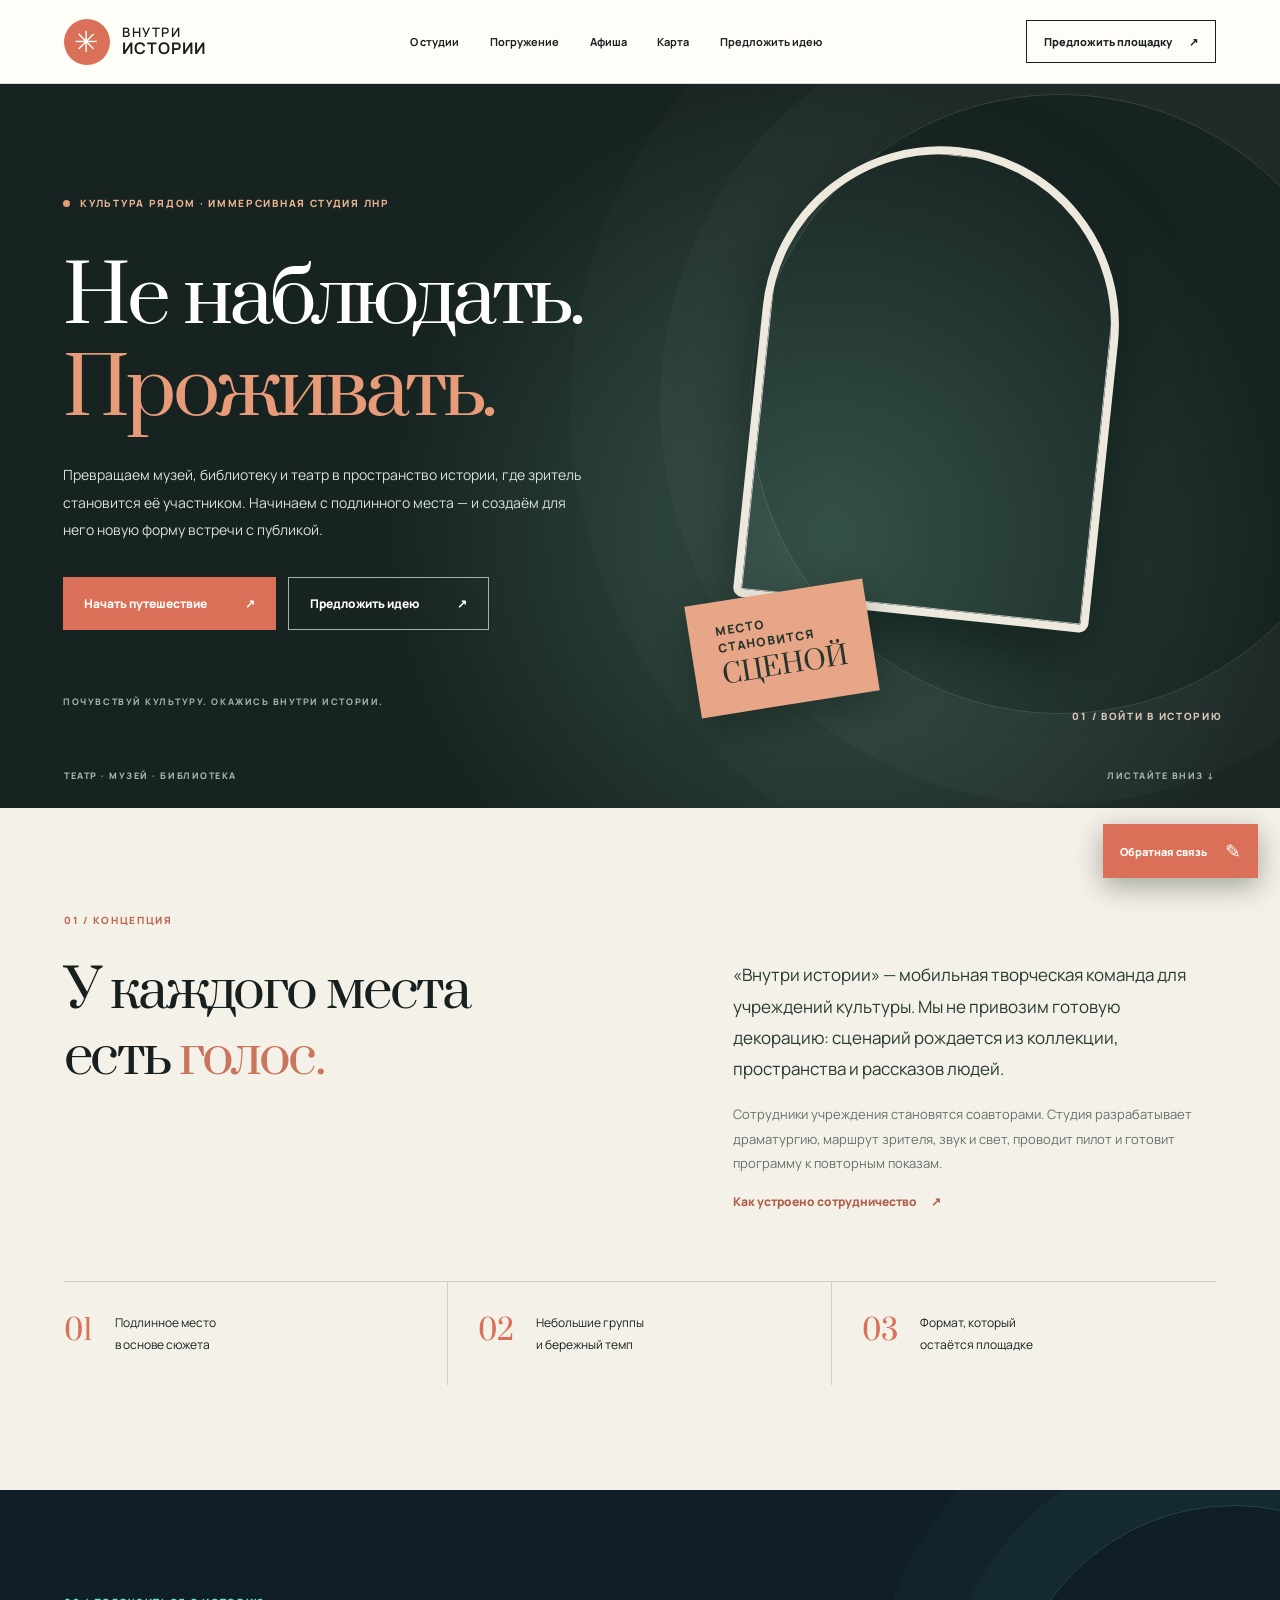
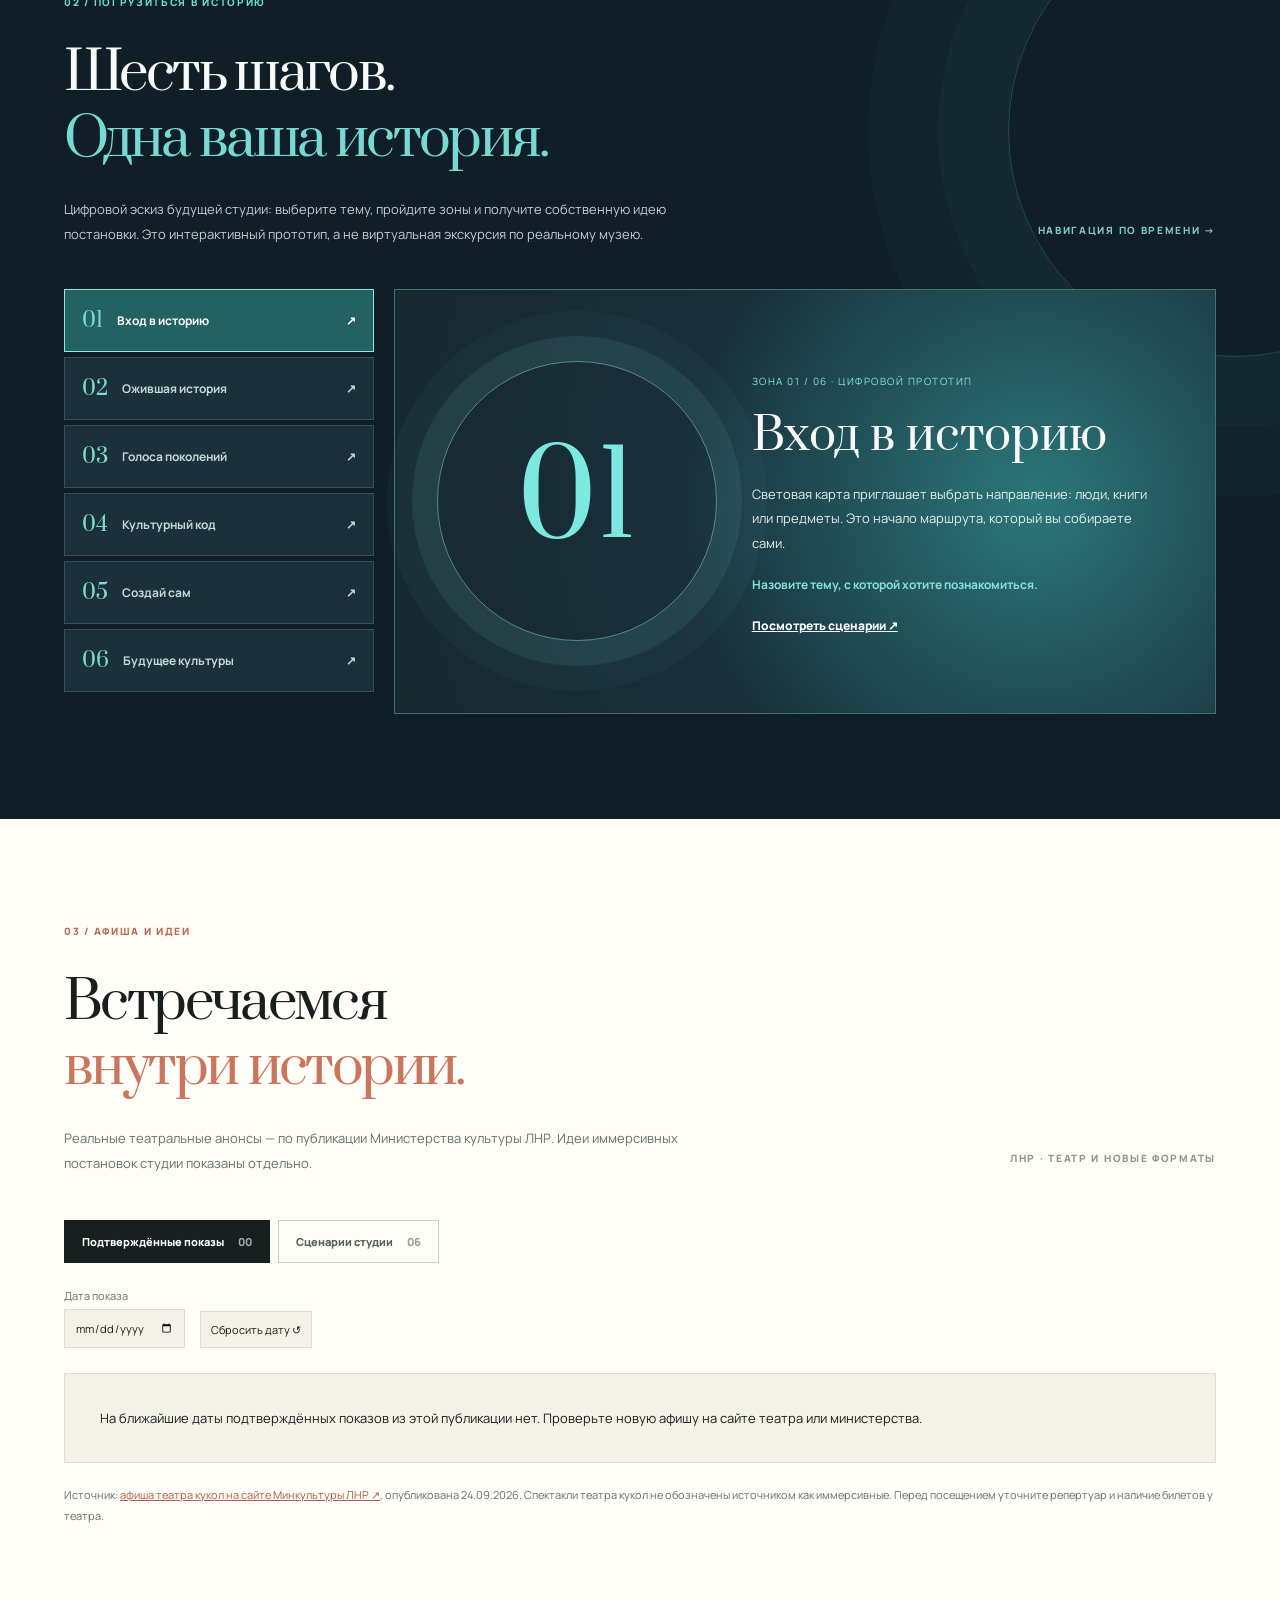
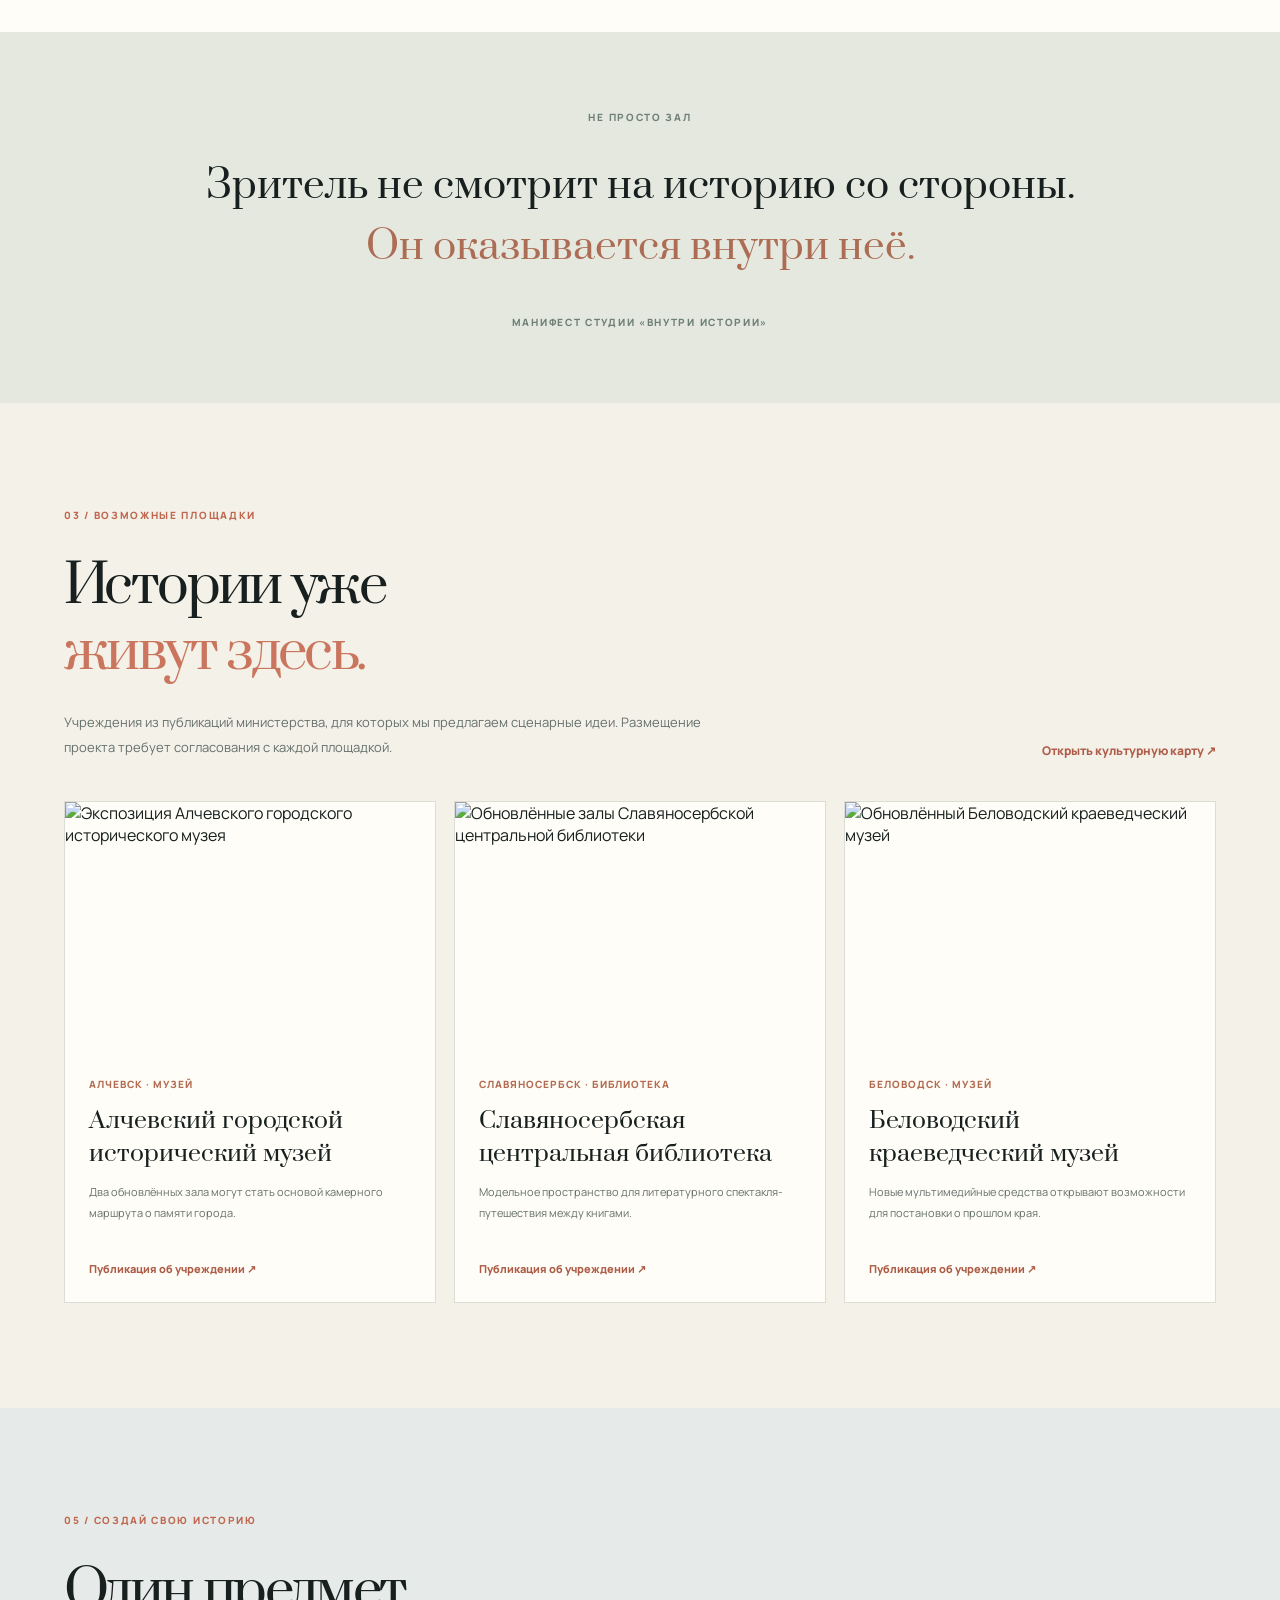
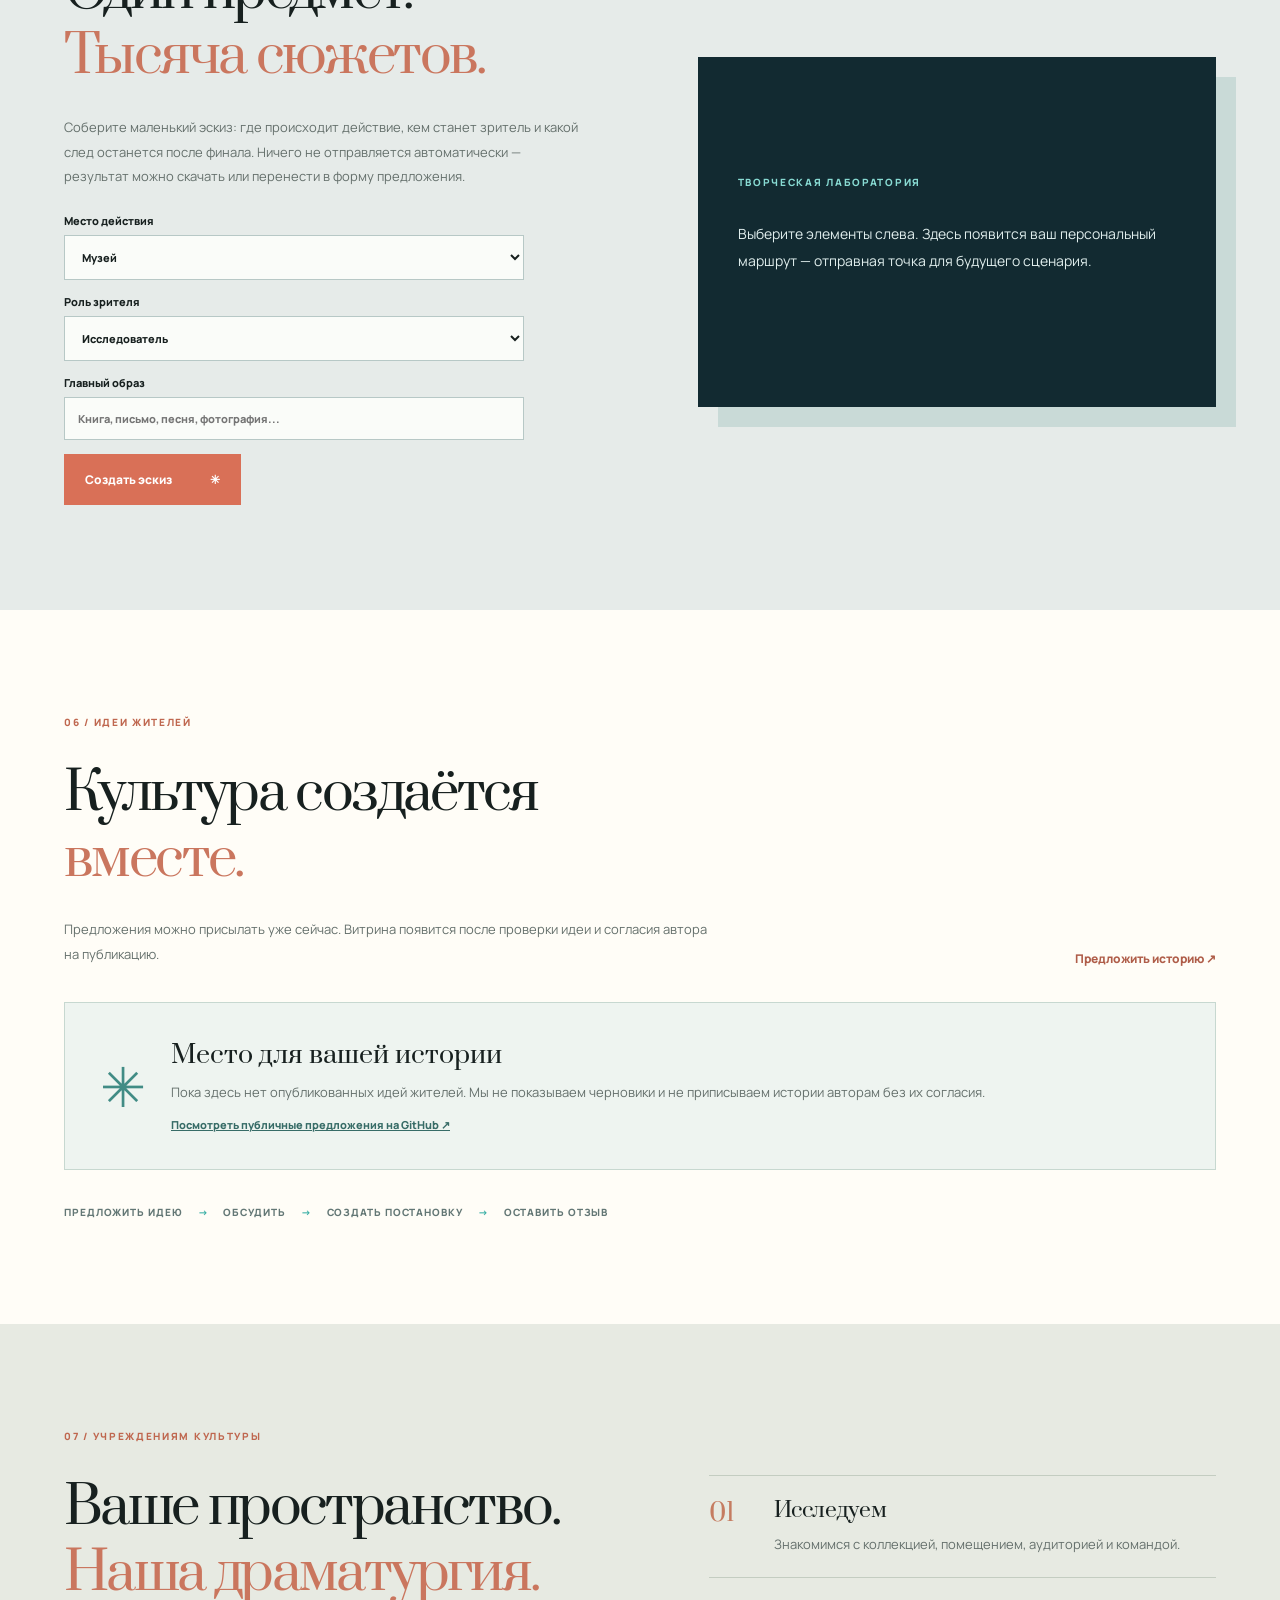
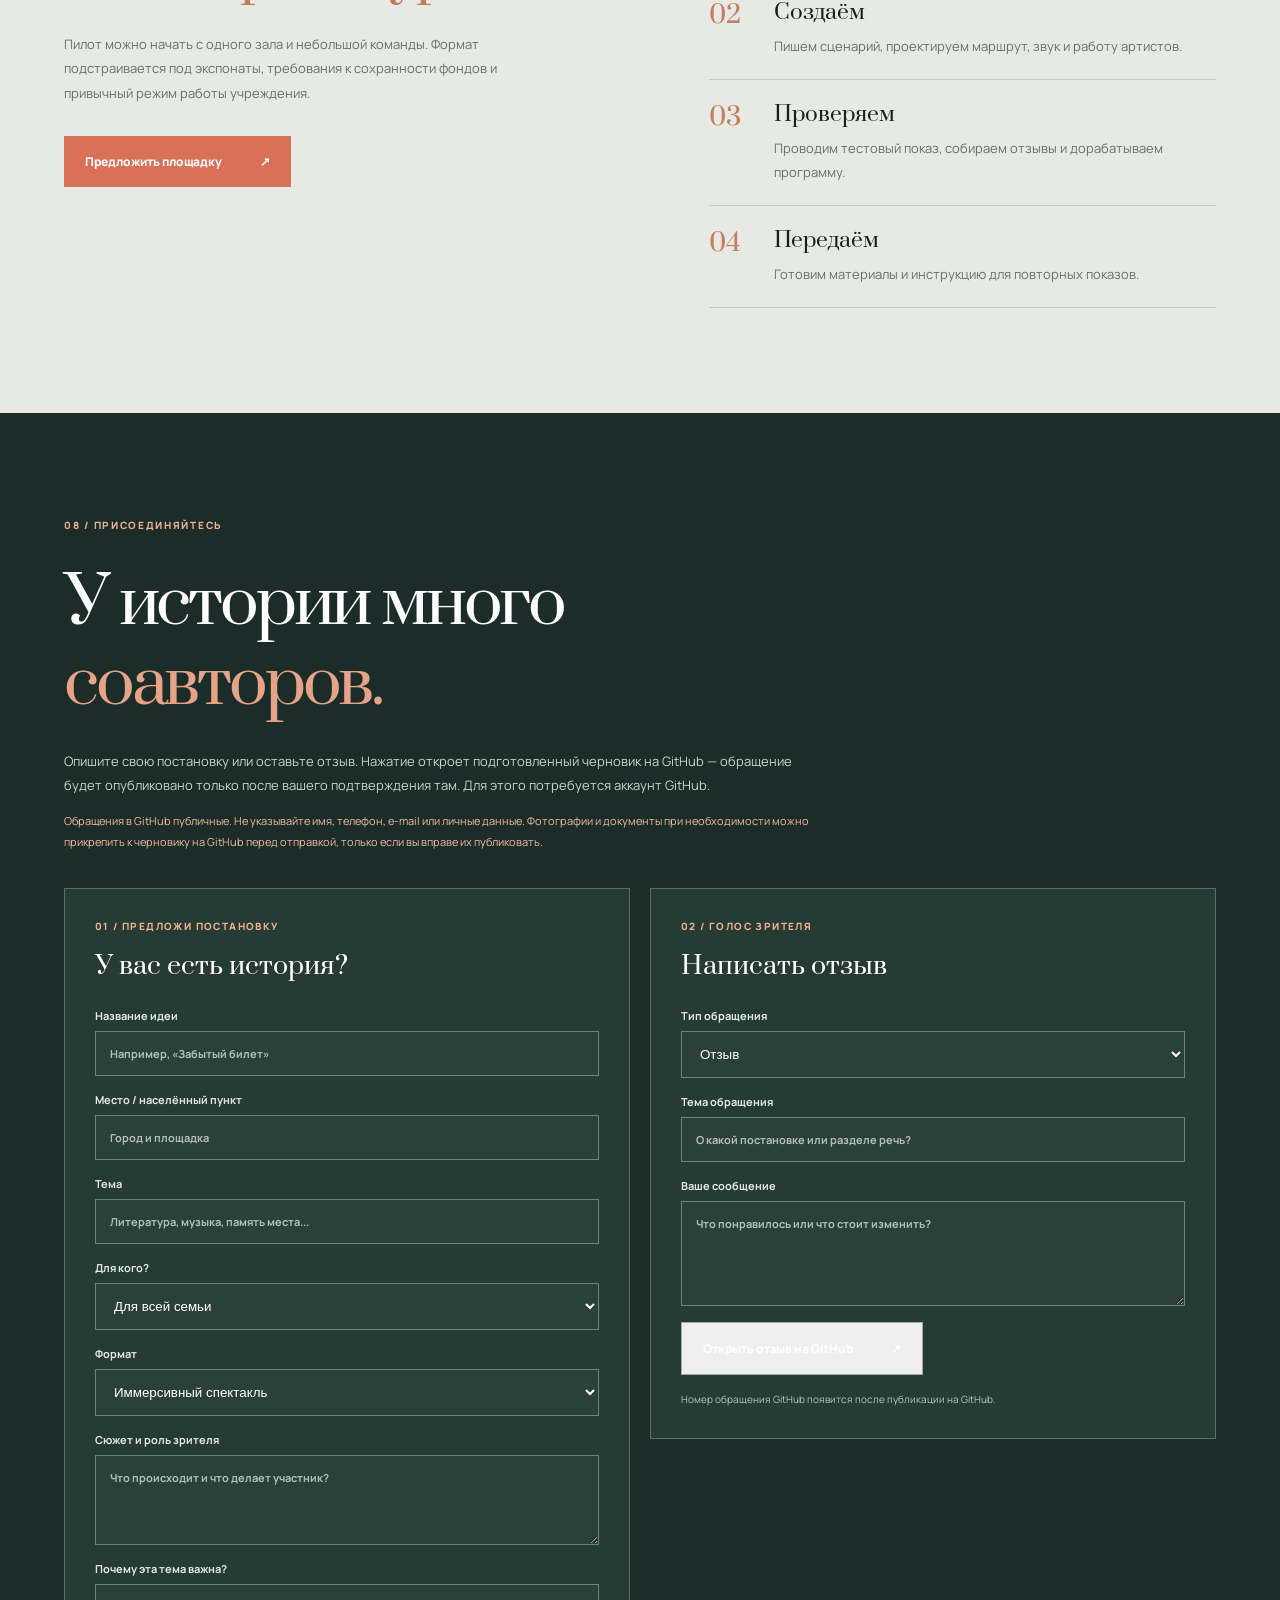
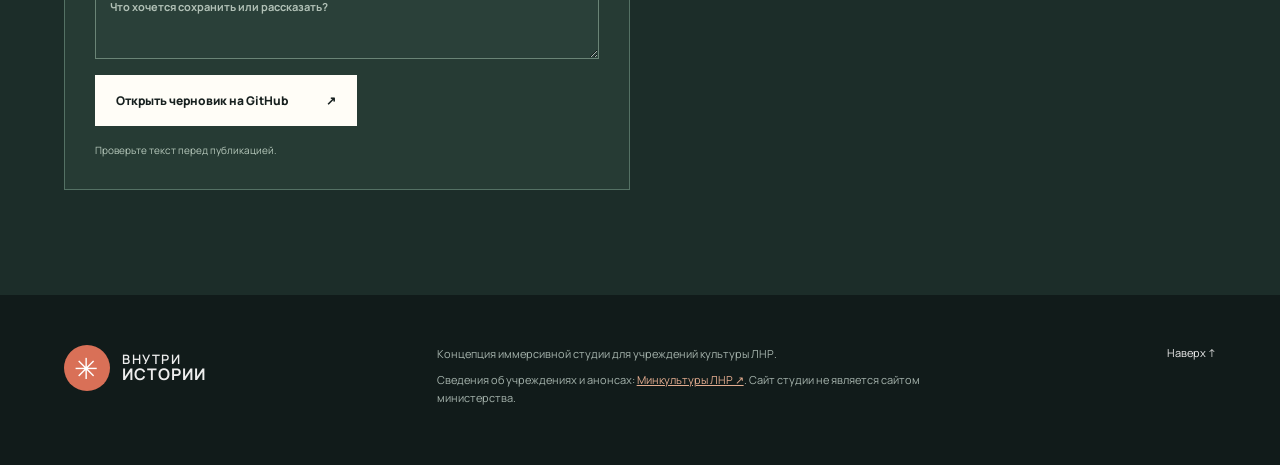
==== commit 5c578e1f: "Build interactive studio experience and scenario pages" ====
--- a/index.html
+++ b/index.html
@@ -10,28 +10,32 @@
   <link rel="preconnect" href="https://fonts.gstatic.com" crossorigin>
   <link href="https://fonts.googleapis.com/css2?family=Manrope:wght@400;500;600;700;800&family=Prata&display=swap" rel="stylesheet">
   <link rel="stylesheet" href="immersive-studio.css">
+  <script src="scenarios.js" defer></script>
   <script src="immersive-studio.js" defer></script>
 </head>
 <body>
   <a class="skip" href="#main">К содержанию</a>
   <header class="header" id="top">
     <a class="brand" href="#top" aria-label="Внутри истории — главная"><span class="brand-mark">✳</span><span>ВНУТРИ<br><strong>ИСТОРИИ</strong></span></a>
-    <nav class="nav" id="navigation" aria-label="Основная навигация"><a href="#concept">О студии</a><a href="#playbill">Афиша</a><a href="#venues">Площадки</a><a href="#partnership">Учреждениям</a><a href="#suggest-scenario">Ваш сценарий</a><a href="culture-map.html">Карта культуры ↗</a></nav>
+    <nav class="nav" id="navigation" aria-label="Основная навигация"><a href="#concept">О студии</a><a href="#journey">Погружение</a><a href="#playbill">Афиша</a><a href="#venues">Карта</a><a href="#suggest-scenario">Предложить идею</a></nav>
     <a class="header-contact" href="#contact">Предложить площадку <span>↗</span></a>
     <button class="menu-button" type="button" aria-label="Открыть меню" aria-controls="navigation" aria-expanded="false">☰</button>
   </header>
   <main id="main">
     <section class="hero" aria-labelledby="hero-title">
-      <div class="hero-copy"><div class="overline"><span class="live-dot"></span> ИММЕРСИВНАЯ СТУДИЯ · ЛУГАНСКАЯ НАРОДНАЯ РЕСПУБЛИКА</div><h1 id="hero-title">Не наблюдать.<br><em>Проживать.</em></h1><p>Превращаем музей, библиотеку и театр в пространство истории, где зритель становится её участником. Начинаем с подлинного места — и создаём для него новую форму встречи с публикой.</p><div class="hero-actions"><a class="btn btn-coral" href="#playbill">Смотреть афишу <span>↗</span></a><a class="btn btn-outline" href="#suggest-scenario">Предложить сценарий <span>↗</span></a></div><div class="hero-caption">КОНЦЕПЦИЯ СТУДИИ / ПОКАЗЫ СТУДИИ ПОКА НЕ АНОНСИРОВАНЫ</div></div>
+      <div class="hero-copy"><div class="overline"><span class="live-dot"></span> КУЛЬТУРА РЯДОМ · ИММЕРСИВНАЯ СТУДИЯ ЛНР</div><h1 id="hero-title">Не наблюдать.<br><em>Проживать.</em></h1><p>Превращаем музей, библиотеку и театр в пространство истории, где зритель становится её участником. Начинаем с подлинного места — и создаём для него новую форму встречи с публикой.</p><div class="hero-actions"><a class="btn btn-coral" href="#journey">Начать путешествие <span>↗</span></a><a class="btn btn-outline" href="#suggest-scenario">Предложить идею <span>↗</span></a></div><div class="hero-caption">ПОЧУВСТВУЙ КУЛЬТУРУ. ОКАЖИСЬ ВНУТРИ ИСТОРИИ.</div></div>
       <div class="hero-art" aria-hidden="true"><div class="hero-halo"></div><div class="hero-photo"><img src="https://mk.lpr-reg.ru/uploads/posts/2026-09/1789713826_img-20260917-111139.jpg" alt=""></div><div class="art-stamp">МЕСТО<br>СТАНОВИТСЯ<br><em>СЦЕНОЙ</em></div><div class="art-index">01 / ВОЙТИ В ИСТОРИЮ</div></div>
       <div class="hero-footer"><span>ТЕАТР · МУЗЕЙ · БИБЛИОТЕКА</span><span>ЛИСТАЙТЕ ВНИЗ ↓</span></div>
     </section>
     <section class="intro section" id="concept"><div class="section-label">01 / КОНЦЕПЦИЯ</div><div class="intro-grid"><h2>У каждого места<br>есть <em>голос.</em></h2><div><p class="lead">«Внутри истории» — мобильная творческая команда для учреждений культуры. Мы не привозим готовую декорацию: сценарий рождается из коллекции, пространства и рассказов людей.</p><p>Сотрудники учреждения становятся соавторами. Студия разрабатывает драматургию, маршрут зрителя, звук и свет, проводит пилот и готовит программу к повторным показам.</p><a class="inline-link" href="#partnership">Как устроено сотрудничество <span>↗</span></a></div></div><div class="principles"><div><b>01</b><span>Подлинное место<br>в основе сюжета</span></div><div><b>02</b><span>Небольшие группы<br>и бережный темп</span></div><div><b>03</b><span>Формат, который<br>остаётся площадке</span></div></div></section>
-    <section class="playbill section" id="playbill"><div class="section-label">02 / АФИША И ИДЕИ</div><div class="section-head"><div><h2>Встречаемся<br><em>внутри истории.</em></h2><p>Реальные театральные анонсы — по публикации Министерства культуры ЛНР. Идеи иммерсивных постановок студии показаны отдельно.</p></div><span class="head-aside">ЛНР · ТЕАТР И НОВЫЕ ФОРМАТЫ</span></div><div class="tabs" role="group" aria-label="Раздел афиши"><button class="tab active" type="button" data-tab="real" aria-pressed="true">Подтверждённые показы <span>04</span></button><button class="tab" type="button" data-tab="ideas" aria-pressed="false">Сценарии студии <span>06</span></button></div><div id="playbill-content" aria-live="polite"></div><p class="playbill-note" id="playbill-note">Источник: <a href="https://mk.lpr-reg.ru/14195-afisha-vyhodnogo-dnja-luganskij-respublikanskij-akademicheskij-teatr-kukol-priglashaet.html" target="_blank" rel="noopener noreferrer">афиша театра кукол на сайте Минкультуры ЛНР ↗</a>, опубликована 24.09.2026. Спектакли театра кукол не обозначены источником как иммерсивные. Перед посещением уточните репертуар и наличие билетов у театра.</p></section>
+    <section class="digital section" id="journey"><div class="section-label">02 / ПОГРУЗИТЬСЯ В ИСТОРИЮ</div><div class="section-head"><div><h2>Шесть шагов.<br><em>Одна ваша история.</em></h2><p>Цифровой эскиз будущей студии: выберите тему, пройдите зоны и получите собственную идею постановки. Это интерактивный прототип, а не виртуальная экскурсия по реальному музею.</p></div><span class="head-aside">НАВИГАЦИЯ ПО ВРЕМЕНИ →</span></div><div class="journey-layout"><div class="journey-nav" id="journey-nav" aria-label="Зоны студии"></div><article class="journey-stage" id="journey-stage" aria-live="polite"></article></div></section>
+    <section class="playbill section" id="playbill"><div class="section-label">03 / АФИША И ИДЕИ</div><div class="section-head"><div><h2>Встречаемся<br><em>внутри истории.</em></h2><p>Реальные театральные анонсы — по публикации Министерства культуры ЛНР. Идеи иммерсивных постановок студии показаны отдельно.</p></div><span class="head-aside">ЛНР · ТЕАТР И НОВЫЕ ФОРМАТЫ</span></div><div class="tabs" role="group" aria-label="Раздел афиши"><button class="tab active" type="button" data-tab="real" aria-pressed="true">Подтверждённые показы <span>04</span></button><button class="tab" type="button" data-tab="ideas" aria-pressed="false">Сценарии студии <span>06</span></button></div><div class="event-controls" id="event-controls"><label>Дата показа <input id="show-date" type="date"></label><button id="clear-date" type="button">Сбросить дату ↺</button></div><div id="playbill-content" aria-live="polite"></div><p class="playbill-note" id="playbill-note">Источник: <a href="https://mk.lpr-reg.ru/14195-afisha-vyhodnogo-dnja-luganskij-respublikanskij-akademicheskij-teatr-kukol-priglashaet.html" target="_blank" rel="noopener noreferrer">афиша театра кукол на сайте Минкультуры ЛНР ↗</a>, опубликована 24.09.2026. Спектакли театра кукол не обозначены источником как иммерсивные. Перед посещением уточните репертуар и наличие билетов у театра.</p></section>
     <section class="statement"><span>НЕ ПРОСТО ЗАЛ</span><blockquote>Зритель не смотрит на историю со стороны.<br><em>Он оказывается внутри неё.</em></blockquote><span>МАНИФЕСТ СТУДИИ «ВНУТРИ ИСТОРИИ»</span></section>
     <section class="venues section" id="venues"><div class="section-label">03 / ВОЗМОЖНЫЕ ПЛОЩАДКИ</div><div class="section-head"><div><h2>Истории уже<br><em>живут здесь.</em></h2><p>Учреждения из публикаций министерства, для которых мы предлагаем сценарные идеи. Размещение проекта требует согласования с каждой площадкой.</p></div><a class="inline-link" href="culture-map.html">Открыть культурную карту ↗</a></div><div class="venue-grid"><article class="venue-card"><div class="venue-image"><img src="https://mk.lpr-reg.ru/uploads/posts/2026-09/1789713826_img-20260917-111139.jpg" alt="Экспозиция Алчевского городского исторического музея" loading="lazy"></div><div class="venue-body"><span>АЛЧЕВСК · МУЗЕЙ</span><h3>Алчевский городской исторический музей</h3><p>Два обновлённых зала могут стать основой камерного маршрута о памяти города.</p><a href="https://mk.lpr-reg.ru/14169-v-alchevskom-muzee-posle-remonta-otkrylis-dva-obnovlennyh-jekspozicionnyh-zala.html" target="_blank" rel="noopener noreferrer">Публикация об учреждении ↗</a></div></article><article class="venue-card"><div class="venue-image"><img src="https://mk.lpr-reg.ru/uploads/posts/2026-09/1789713559_img-20260916-124039.jpg" alt="Обновлённые залы Славяносербской центральной библиотеки" loading="lazy"></div><div class="venue-body"><span>СЛАВЯНОСЕРБСК · БИБЛИОТЕКА</span><h3>Славяносербская центральная библиотека</h3><p>Модельное пространство для литературного спектакля-путешествия между книгами.</p><a href="https://mk.lpr-reg.ru/14168-v-slavjanoserbske-otkrylas-pervaja-modelnaja-biblioteka.html" target="_blank" rel="noopener noreferrer">Публикация об учреждении ↗</a></div></article><article class="venue-card"><div class="venue-image"><img src="https://mk.lpr-reg.ru/uploads/posts/2026-03/1772718516_photo_2026-03-05_16-46-32.jpg" alt="Обновлённый Беловодский краеведческий музей" loading="lazy"></div><div class="venue-body"><span>БЕЛОВОДСК · МУЗЕЙ</span><h3>Беловодский краеведческий музей</h3><p>Новые мультимедийные средства открывают возможности для постановки о прошлом края.</p><a href="https://mk.lpr-reg.ru/13217-v-belovodske-posle-kapitalnogo-remonta-torzhestvenno-otkrylsja-obnovlennyj-kraevedcheskij-muzej.html" target="_blank" rel="noopener noreferrer">Публикация об учреждении ↗</a></div></article></div></section>
-    <section class="partnership section" id="partnership"><div class="section-label">04 / УЧРЕЖДЕНИЯМ КУЛЬТУРЫ</div><div class="partnership-grid"><div><h2>Ваше пространство.<br><em>Наша драматургия.</em></h2><p>Пилот можно начать с одного зала и небольшой команды. Формат подстраивается под экспонаты, требования к сохранности фондов и привычный режим работы учреждения.</p><a class="btn btn-coral" href="#contact">Предложить площадку <span>↗</span></a></div><ol class="steps"><li><span>01</span><div><h3>Исследуем</h3><p>Знакомимся с коллекцией, помещением, аудиторией и командой.</p></div></li><li><span>02</span><div><h3>Создаём</h3><p>Пишем сценарий, проектируем маршрут, звук и работу артистов.</p></div></li><li><span>03</span><div><h3>Проверяем</h3><p>Проводим тестовый показ, собираем отзывы и дорабатываем программу.</p></div></li><li><span>04</span><div><h3>Передаём</h3><p>Готовим материалы и инструкцию для повторных показов.</p></div></li></ol></div></section>
-    <section class="contact section" id="contact"><div class="contact-inner"><div class="section-label">05 / ПРИСОЕДИНЯЙТЕСЬ</div><h2>У истории много<br><em>соавторов.</em></h2><p>Есть идея постановки или замечание о сайте? Поделитесь ею. После нажатия кнопки откроется GitHub с заполненным черновиком обращения — для публикации понадобится учётная запись GitHub.</p><p class="public-note">Важно: опубликованные обращения видны всем. Не указывайте телефон, адрес или другие личные данные.</p><div class="participate-grid"><form id="suggest-scenario" class="proposal-form participate-card" data-issue="scenario"><span class="card-number">01 / СВОЯ ИСТОРИЯ</span><h3>Предложить сценарий</h3><label>Название идеи<input name="title" required maxlength="100" placeholder="Например, «Забытый билет»"></label><label>Где может происходить действие?<input name="venue" required maxlength="120" placeholder="Город и тип площадки"></label><label>Что происходит и что делает зритель?<textarea name="story" required maxlength="2000" rows="5" placeholder="Завязка, роль зрителя, поворот сюжета..."></textarea></label><button class="btn btn-light" type="submit">Открыть черновик на GitHub <span>↗</span></button><p class="form-status">Проверьте текст перед публикацией обращения.</p></form><form id="feedback" class="proposal-form participate-card" data-issue="feedback"><span class="card-number">02 / ОБРАТНАЯ СВЯЗЬ</span><h3>Написать отзыв</h3><label>Тема обращения<input name="title" required maxlength="100" placeholder="Например, идея для улучшения сайта"></label><label>Ваше сообщение<textarea name="message" required maxlength="2000" rows="5" placeholder="Что вам понравилось или что стоит изменить?"></textarea></label><button class="btn btn-outline" type="submit">Отправить отзыв через GitHub <span>↗</span></button><p class="form-status">Сообщение появится на сайте GitHub только после вашего подтверждения.</p></form></div></div></section>
+    <section class="lab section" id="lab"><div class="section-label">05 / СОЗДАЙ СВОЮ ИСТОРИЮ</div><div class="lab-grid"><div><h2>Один предмет.<br><em>Тысяча сюжетов.</em></h2><p>Соберите маленький эскиз: где происходит действие, кем станет зритель и какой след останется после финала. Ничего не отправляется автоматически — результат можно скачать или перенести в форму предложения.</p><form id="story-lab" class="lab-form"><label>Место действия<select name="place"><option>Музей</option><option>Библиотека</option><option>Театр</option><option>Дом культуры</option></select></label><label>Роль зрителя<select name="role"><option>Исследователь</option><option>Хранитель</option><option>Герой письма</option><option>Режиссёр</option></select></label><label>Главный образ<input name="object" required maxlength="80" placeholder="Книга, письмо, песня, фотография..."></label><button type="submit" class="btn btn-coral">Создать эскиз <span>✳</span></button></form></div><div class="lab-result" id="lab-result" role="status" aria-live="polite"><span class="section-label">ТВОРЧЕСКАЯ ЛАБОРАТОРИЯ</span><p>Выберите элементы слева. Здесь появится ваш персональный маршрут — отправная точка для будущего сценария.</p></div></div></section>
+    <section class="residents section" id="residents"><div class="section-label">06 / ИДЕИ ЖИТЕЛЕЙ</div><div class="section-head"><div><h2>Культура создаётся<br><em>вместе.</em></h2><p>Предложения можно присылать уже сейчас. Витрина появится после проверки идеи и согласия автора на публикацию.</p></div><a class="inline-link" href="#suggest-scenario">Предложить историю ↗</a></div><div class="residents-empty"><span>✳</span><div><h3>Место для вашей истории</h3><p>Пока здесь нет опубликованных идей жителей. Мы не показываем черновики и не приписываем истории авторам без их согласия.</p><a href="https://github.com/alekseevasvetlana8-dev/vnutri-istorii-lnr/issues" target="_blank" rel="noopener noreferrer">Посмотреть публичные предложения на GitHub ↗</a></div></div><div class="cycle">ПРЕДЛОЖИТЬ ИДЕЮ <span>→</span> ОБСУДИТЬ <span>→</span> СОЗДАТЬ ПОСТАНОВКУ <span>→</span> ОСТАВИТЬ ОТЗЫВ</div></section>
+    <section class="partnership section" id="partnership"><div class="section-label">07 / УЧРЕЖДЕНИЯМ КУЛЬТУРЫ</div><div class="partnership-grid"><div><h2>Ваше пространство.<br><em>Наша драматургия.</em></h2><p>Пилот можно начать с одного зала и небольшой команды. Формат подстраивается под экспонаты, требования к сохранности фондов и привычный режим работы учреждения.</p><a class="btn btn-coral" href="#suggest-scenario">Предложить площадку <span>↗</span></a></div><ol class="steps"><li><span>01</span><div><h3>Исследуем</h3><p>Знакомимся с коллекцией, помещением, аудиторией и командой.</p></div></li><li><span>02</span><div><h3>Создаём</h3><p>Пишем сценарий, проектируем маршрут, звук и работу артистов.</p></div></li><li><span>03</span><div><h3>Проверяем</h3><p>Проводим тестовый показ, собираем отзывы и дорабатываем программу.</p></div></li><li><span>04</span><div><h3>Передаём</h3><p>Готовим материалы и инструкцию для повторных показов.</p></div></li></ol></div></section>
+    <section class="contact section" id="contact"><div class="contact-inner"><div class="section-label">08 / ПРИСОЕДИНЯЙТЕСЬ</div><h2>У истории много<br><em>соавторов.</em></h2><p>Опишите свою постановку или оставьте отзыв. Нажатие откроет подготовленный черновик на GitHub — обращение будет опубликовано только после вашего подтверждения там. Для этого потребуется аккаунт GitHub.</p><p class="public-note">Обращения в GitHub публичные. Не указывайте имя, телефон, e-mail или личные данные. Фотографии и документы при необходимости можно прикрепить к черновику на GitHub перед отправкой, только если вы вправе их публиковать.</p><div class="participate-grid"><form id="suggest-scenario" class="proposal-form participate-card" data-issue="scenario"><span class="card-number">01 / ПРЕДЛОЖИ ПОСТАНОВКУ</span><h3>У вас есть история?</h3><label>Название идеи<input name="title" required maxlength="100" placeholder="Например, «Забытый билет»"></label><label>Место / населённый пункт<input name="venue" required maxlength="120" placeholder="Город и площадка"></label><label>Тема<input name="topic" required maxlength="120" placeholder="Литература, музыка, память места..."></label><label>Для кого?<select name="audience"><option>Для всей семьи</option><option>Дети 6–10 лет</option><option>Подростки 11–14 лет</option><option>Молодёжь 15–18 лет</option><option>Взрослые</option></select></label><label>Формат<select name="format"><option>Иммерсивный спектакль</option><option>Аудиомаршрут</option><option>Мультимедийная выставка</option><option>Интерактивный квест</option><option>Творческая лаборатория</option></select></label><label>Сюжет и роль зрителя<textarea name="story" required maxlength="2000" rows="4" placeholder="Что происходит и что делает участник?"></textarea></label><label>Почему эта тема важна?<textarea name="why" required maxlength="1000" rows="3" placeholder="Что хочется сохранить или рассказать?"></textarea></label><button class="btn btn-light" type="submit">Открыть черновик на GitHub <span>↗</span></button><p class="form-status">Проверьте текст перед публикацией.</p></form><form id="feedback" class="proposal-form participate-card" data-issue="feedback"><span class="card-number">02 / ГОЛОС ЗРИТЕЛЯ</span><h3>Написать отзыв</h3><label>Тип обращения<select name="category"><option>Отзыв</option><option>Предложение</option><option>Вопрос</option><option>Проблема</option></select></label><label>Тема обращения<input name="title" required maxlength="100" placeholder="О какой постановке или разделе речь?"></label><label>Ваше сообщение<textarea name="message" required maxlength="2000" rows="5" placeholder="Что понравилось или что стоит изменить?"></textarea></label><button class="btn btn-outline" type="submit">Открыть отзыв на GitHub <span>↗</span></button><p class="form-status">Номер обращения GitHub появится после публикации на GitHub.</p></form></div></div></section>
   </main>
   <a class="feedback-float" href="#feedback">Обратная связь <span>✎</span></a>
   <footer><a class="brand" href="#top"><span class="brand-mark">✳</span><span>ВНУТРИ<br><strong>ИСТОРИИ</strong></span></a><div><p>Концепция иммерсивной студии для учреждений культуры ЛНР.</p><p>Сведения об учреждениях и анонсах: <a href="https://mk.lpr-reg.ru/" target="_blank" rel="noopener noreferrer">Минкультуры ЛНР ↗</a>. Сайт студии не является сайтом министерства.</p></div><a href="#top">Наверх ↑</a></footer>
--- a/immersive-studio.css
+++ b/immersive-studio.css
@@ -9,3 +9,6 @@
 @media(max-width:1150px){.idea-grid{grid-template-columns:repeat(2,minmax(0,1fr))}}
 @media(max-width:760px){.participate-grid{grid-template-columns:1fr}.feedback-float{right:12px;bottom:12px;padding:10px 13px}}
 @media(max-width:540px){.idea-grid{grid-template-columns:1fr}.idea-card{display:block}.idea-card .show-visual{min-height:140px}.participate-card{padding:22px}.participate-card button{width:100%}}
+.digital{background:#101e27;color:#f7faf8;position:relative;overflow:hidden}.digital:before{content:"";position:absolute;width:450px;height:450px;border:1px solid #62c7c43d;border-radius:50%;right:-180px;top:15px;box-shadow:0 0 0 70px #62c7c409,0 0 0 140px #62c7c408;pointer-events:none}.digital .section-label{color:#6cdbd4}.digital h2 em{color:#78d9d2}.digital .section-head p{color:#bed0d0}.digital .head-aside{color:#80c6c4}.journey-layout{position:relative;display:grid;grid-template-columns:310px minmax(0,1fr);gap:20px;margin-top:42px}.journey-nav{display:grid;gap:5px;align-content:start}.journey-nav button{border:1px solid #365058;background:#1b303b;color:#c5d9d7;padding:17px;text-align:left;display:flex;align-items:center;gap:14px;font-size:12px;font-weight:700}.journey-nav button span{color:#79dcd4;font:normal 20px var(--serif)}.journey-nav button b{margin-left:auto}.journey-nav button[aria-pressed=true]{background:#236163;border-color:#8de8da;color:white}.journey-stage{min-height:425px;border:1px solid #47716e;background:radial-gradient(circle at 78% 50%,#2b777a,#192f3a 53%,#182930 100%);padding:42px;display:flex;align-items:center;gap:35px}.stage-ring{flex:0 0 38%;aspect-ratio:1;border:1px solid #8fe8dd7f;box-shadow:0 0 0 25px #7adfd215,0 0 0 50px #7adfd209;border-radius:50%;display:grid;place-items:center;font:normal clamp(60px,9vw,145px) var(--serif);color:#7ce8e0}.stage-copy{max-width:400px}.stage-copy small{color:#84e4dc;letter-spacing:.15em;font-size:10px}.stage-copy h3{font:normal clamp(27px,3.5vw,49px)/1.3 var(--serif);margin:17px 0}.stage-copy p{color:#e2eeee;font-size:13px}.stage-copy strong{display:block;font-size:12px;color:#87e2d9;margin:20px 0}.stage-copy a{font-size:12px;color:white;font-weight:800}.event-controls{display:flex;gap:15px;align-items:end;margin:0 0 25px}.event-controls label{display:grid;gap:6px;font-size:11px;color:var(--muted)}.event-controls input,.event-controls button{background:var(--paper);border:1px solid var(--line);color:var(--ink);padding:10px;font:inherit;font-size:11px}.lab{background:#e6ebe9}.lab-grid{display:grid;grid-template-columns:1fr 1fr;gap:10%;align-items:center}.lab-form{display:grid;gap:14px;max-width:460px;margin-top:24px}.lab-form label{display:grid;gap:7px;font-size:11px;font-weight:800}.lab-form input,.lab-form select{background:#fafcf9;border:1px solid #b7c8c6;padding:13px;font:inherit;color:var(--ink);width:100%}.lab-form button{border:0;width:max-content}.lab-result{background:#122a31;color:white;min-height:350px;padding:40px;display:flex;flex-direction:column;justify-content:center;gap:18px;box-shadow:20px 20px 0 #c9dad7;overflow-wrap:anywhere}.lab-result .section-label{color:#88dbd3;margin:0}.lab-result p{white-space:pre-line;color:#e0eeed;font-size:14px}.lab-result .btn{border:0;width:max-content}.lab-result .inline-link{color:#85ddd4}.residents{background:#fffdf7}.residents-empty{margin:35px 0;background:#eef4f0;border:1px solid #c7d8d0;padding:35px;display:flex;gap:25px;align-items:center}.residents-empty>span{font-size:55px;color:#418c85}.residents-empty h3{font:normal 25px var(--serif);margin:0}.residents-empty p{margin:8px 0}.residents-empty a{font-size:11px;color:#376c67;font-weight:800}.cycle{display:flex;gap:15px;align-items:center;flex-wrap:wrap;font-size:10px;font-weight:800;letter-spacing:.09em;color:#637775}.cycle span{color:#3aafa6}.proposal-form select{width:100%;background:#2a4039;border:1px solid #6a8476;color:white;padding:14px}.scenario-page{padding:55px max(5%,calc((100vw - 1250px)/2)) 95px;background:var(--paper);min-height:70vh}.scenario-page> a{display:inline-block;margin-bottom:38px}.scenario-hero{background:#122a31;color:white;padding:55px;display:flex;align-items:center;justify-content:space-between;gap:30px}.scenario-hero .section-label{color:#87dbd3}.scenario-hero h1{font:normal clamp(35px,5vw,70px)/1.25 var(--serif);margin:15px 0}.scenario-hero p{color:#d6e4df;line-height:1.8;max-width:700px}.scenario-symbol{font:normal 150px var(--serif);color:#80cfc8}.scenario-facts{display:grid;grid-template-columns:repeat(4,1fr);border:1px solid var(--line);background:white}.scenario-facts>div{padding:22px;border-right:1px solid var(--line)}.scenario-facts>div:last-child{border:0}.scenario-facts small{display:block;color:var(--muted);margin-bottom:9px;font-size:10px}.scenario-facts strong{font-size:12px;line-height:1.5}.scenario-story{display:grid;grid-template-columns:repeat(2,1fr);gap:20px;margin:35px 0}.scenario-story article{background:white;padding:30px;border:1px solid var(--line)}.scenario-story h2{font-size:11px;letter-spacing:.1em;color:#b56850}.scenario-story p{line-height:1.8;font-size:14px}.scenario-notice{padding:25px;border-left:3px solid #46aea7;background:#e4efeb;font-size:12px;line-height:1.7}.scenario-actions{display:flex;gap:25px;align-items:center;flex-wrap:wrap;margin-top:30px}.scenario-actions .btn{border:0}
+@media(max-width:900px){.journey-layout{grid-template-columns:1fr}.journey-nav{grid-template-columns:repeat(3,1fr)}.journey-nav button{font-size:10px}.journey-stage{min-height:350px}.lab-grid{gap:6%}.scenario-facts{grid-template-columns:repeat(2,1fr)}}
+@media(max-width:600px){.journey-nav{grid-template-columns:repeat(2,1fr)}.journey-nav button{padding:12px}.journey-stage{display:block;padding:28px;min-height:0}.stage-ring{width:110px;height:110px;font-size:54px;margin:20px auto 42px}.lab-grid{grid-template-columns:1fr;gap:35px}.lab-result{min-height:260px;padding:25px;box-shadow:10px 10px 0 #c9dad7}.residents-empty{padding:20px;gap:15px}.residents-empty>span{font-size:32px}.scenario-page{padding:30px 5% 70px}.scenario-hero{padding:28px}.scenario-symbol{font-size:60px}.scenario-facts,.scenario-story{grid-template-columns:1fr}.scenario-facts>div{border-right:0;border-bottom:1px solid var(--line)}.scenario-story{gap:12px}.scenario-story article{padding:20px}}
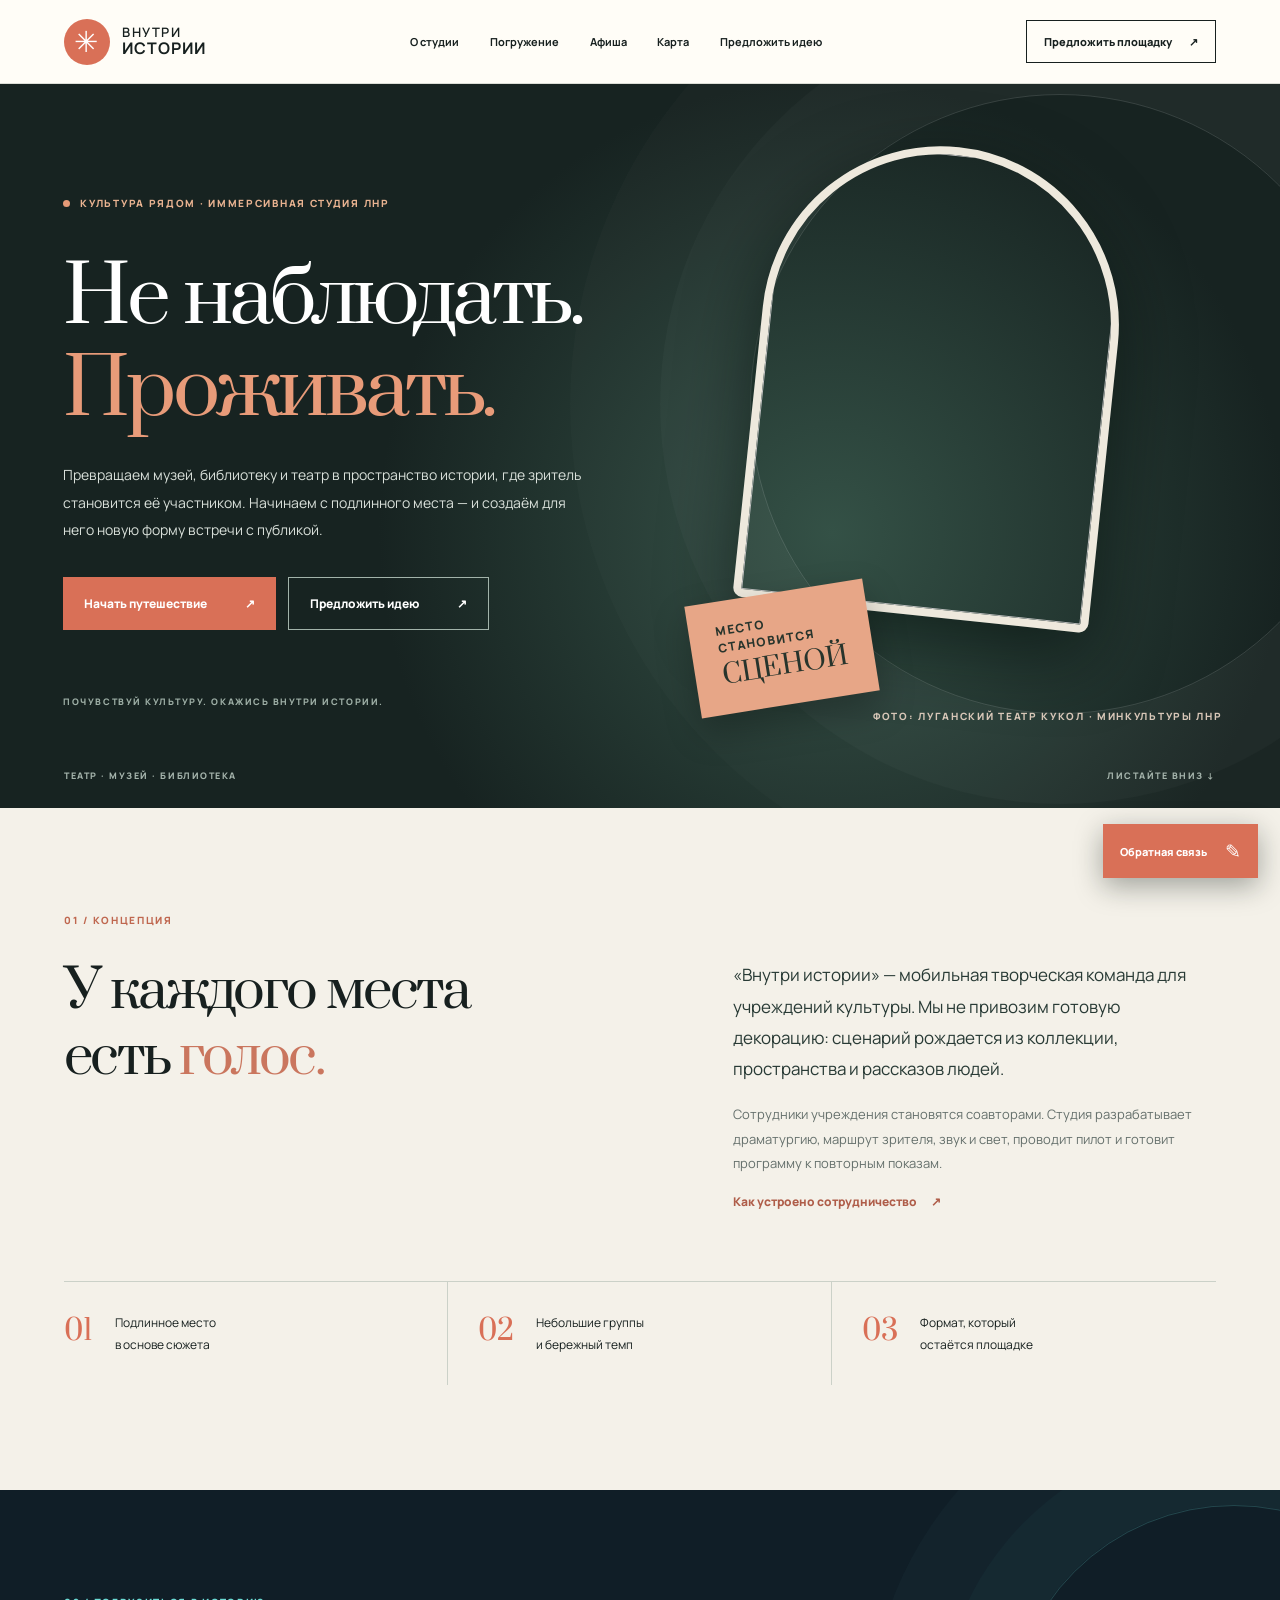
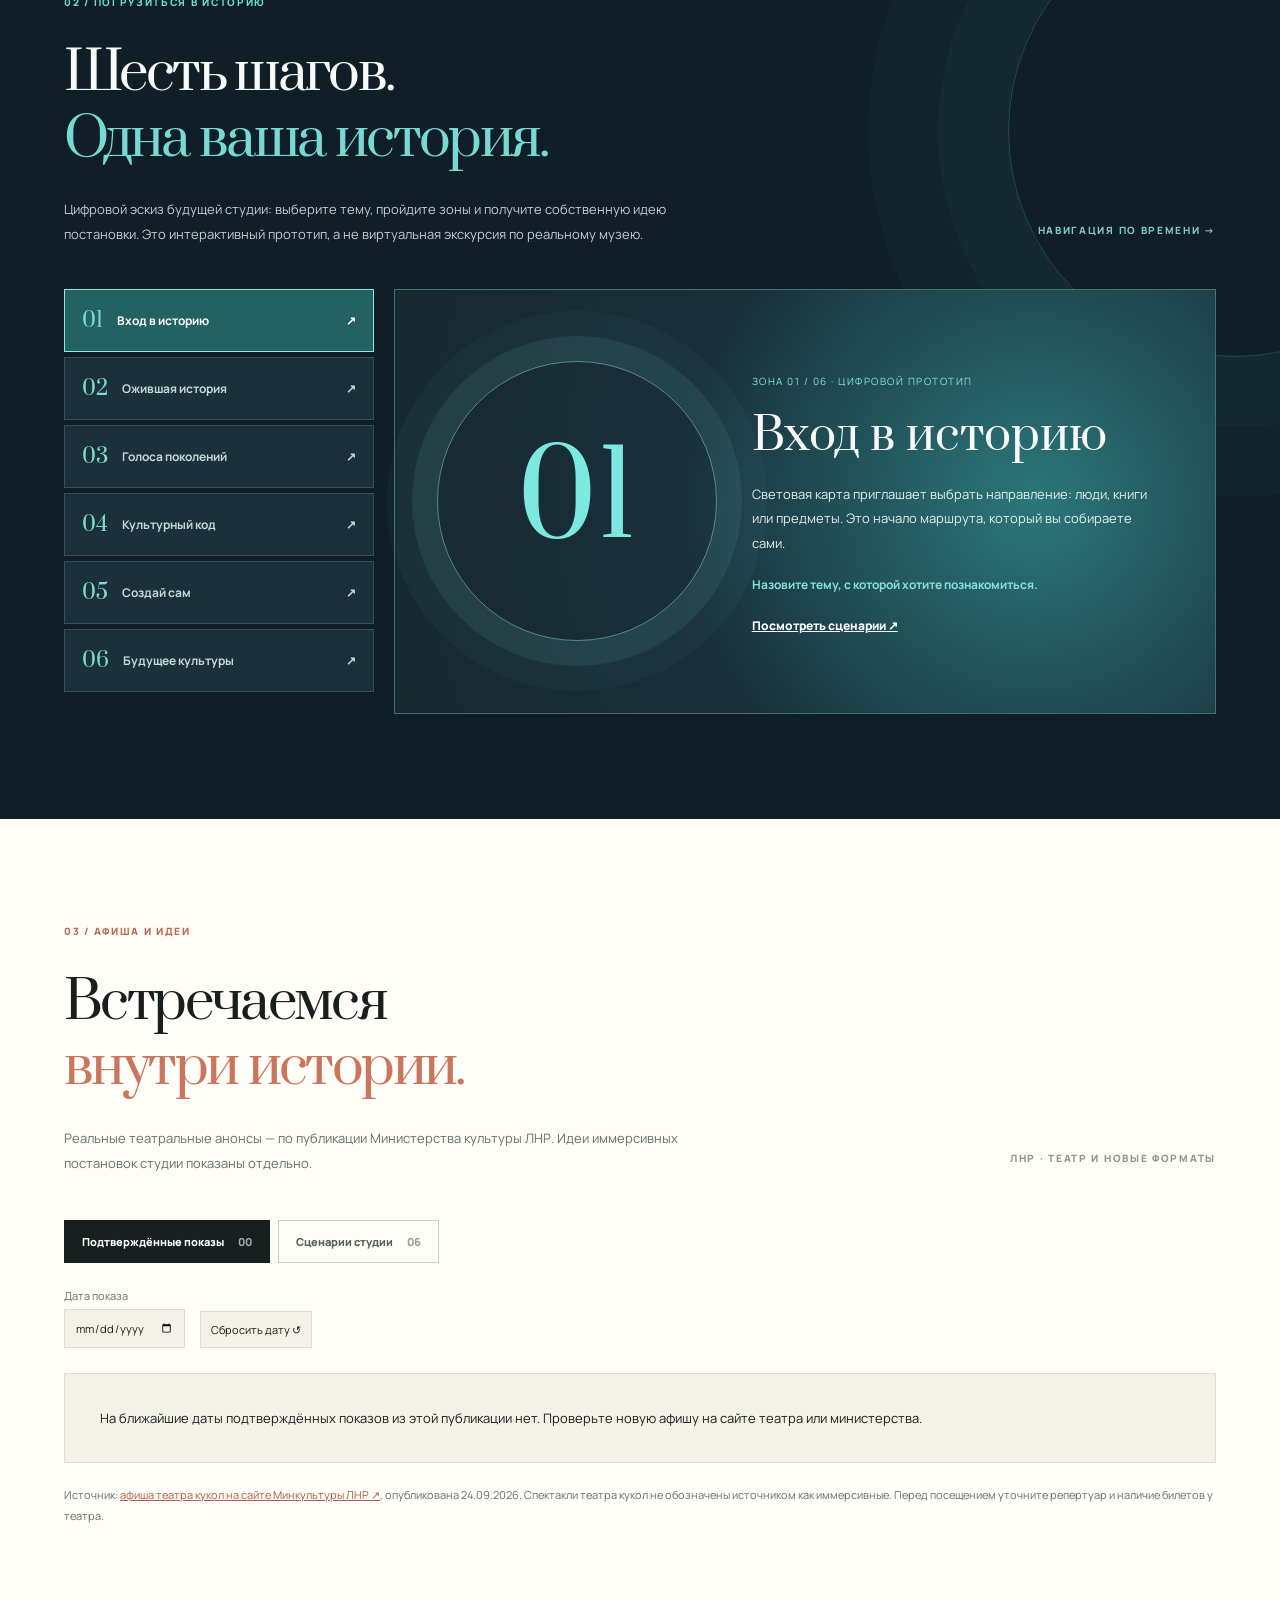
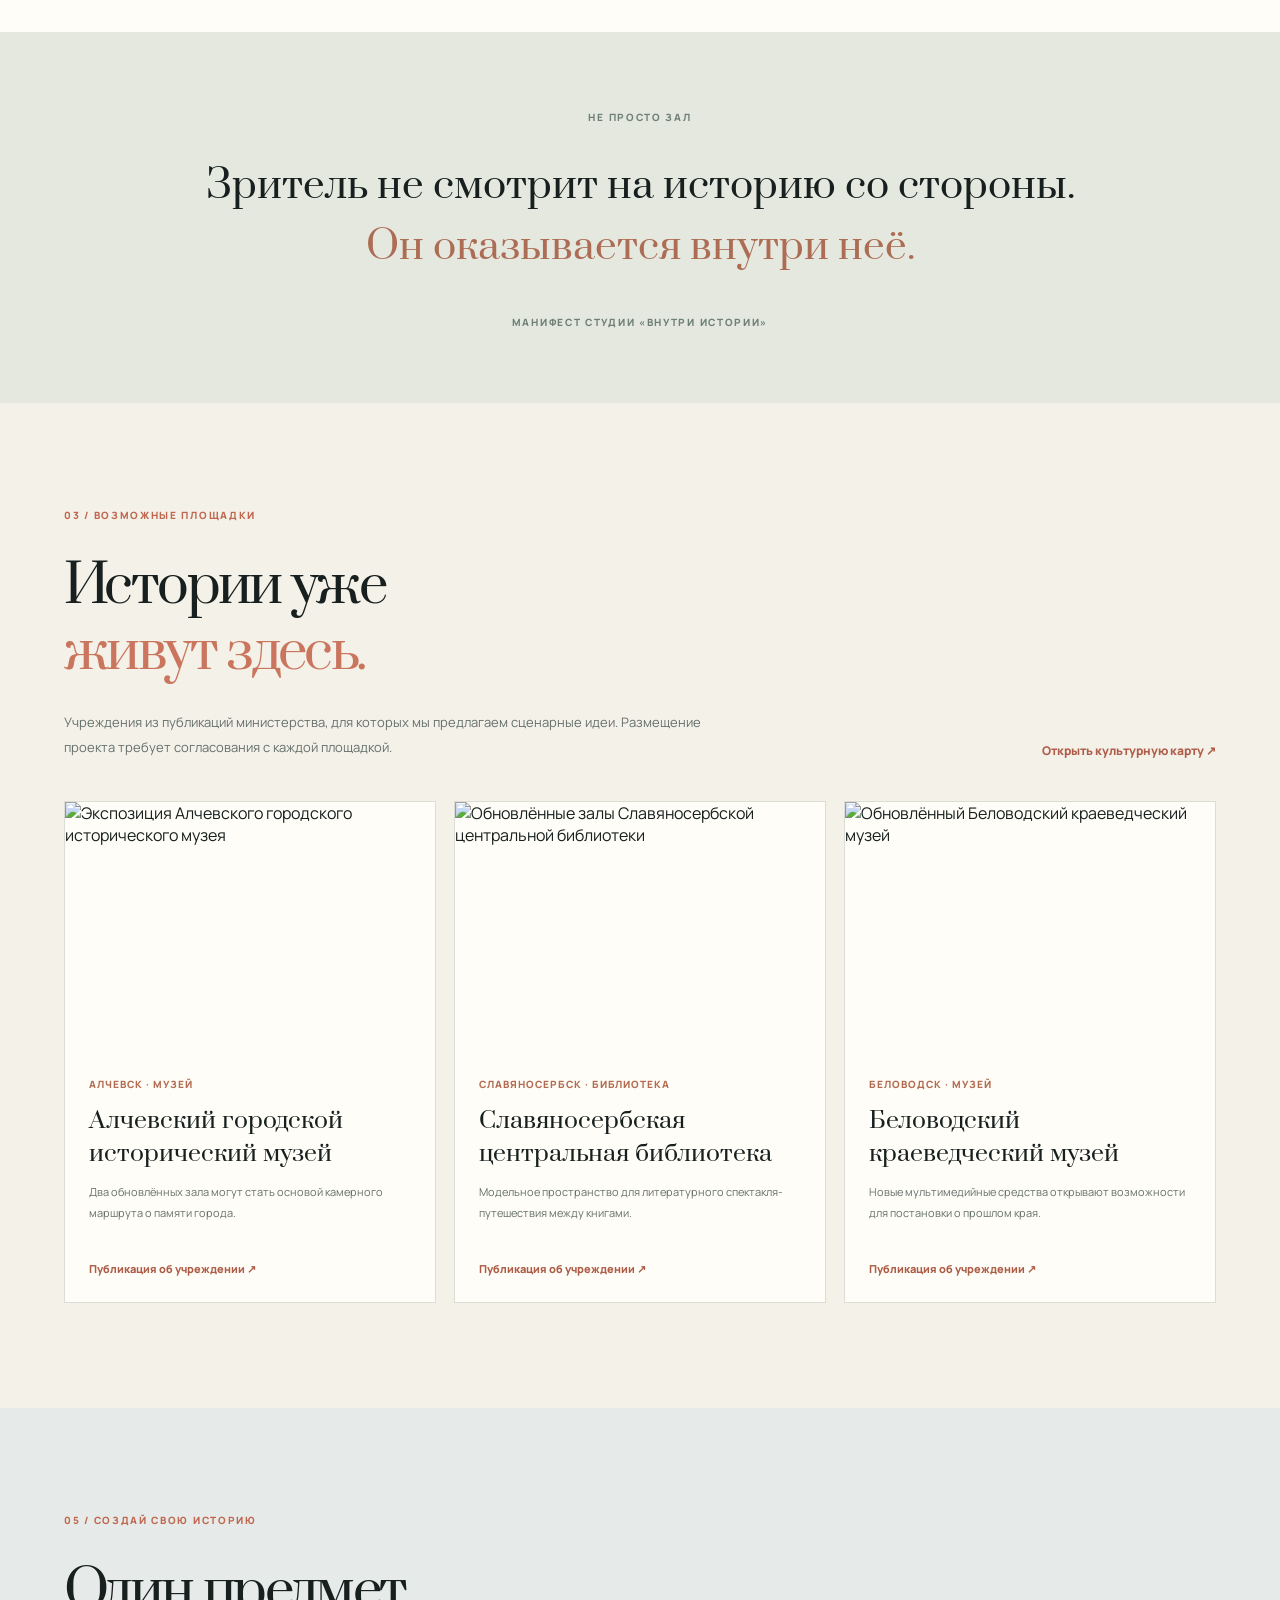
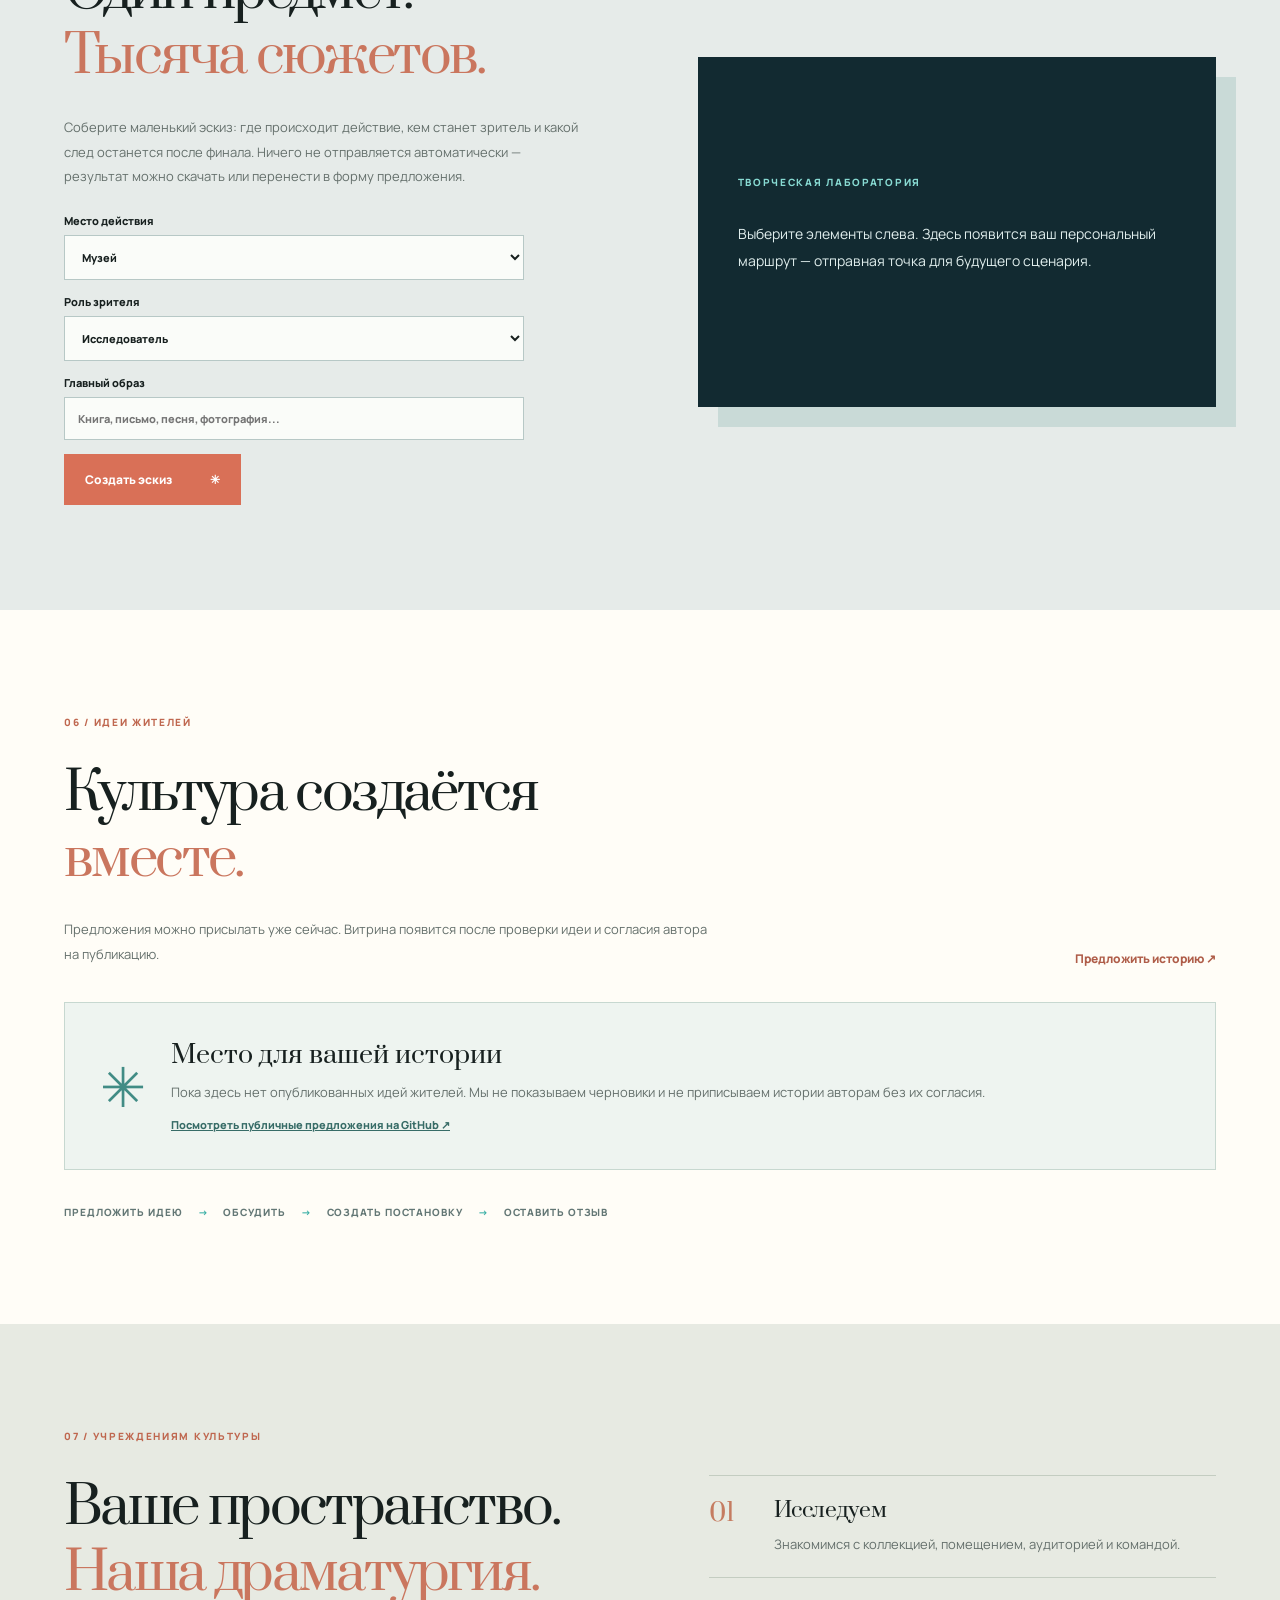
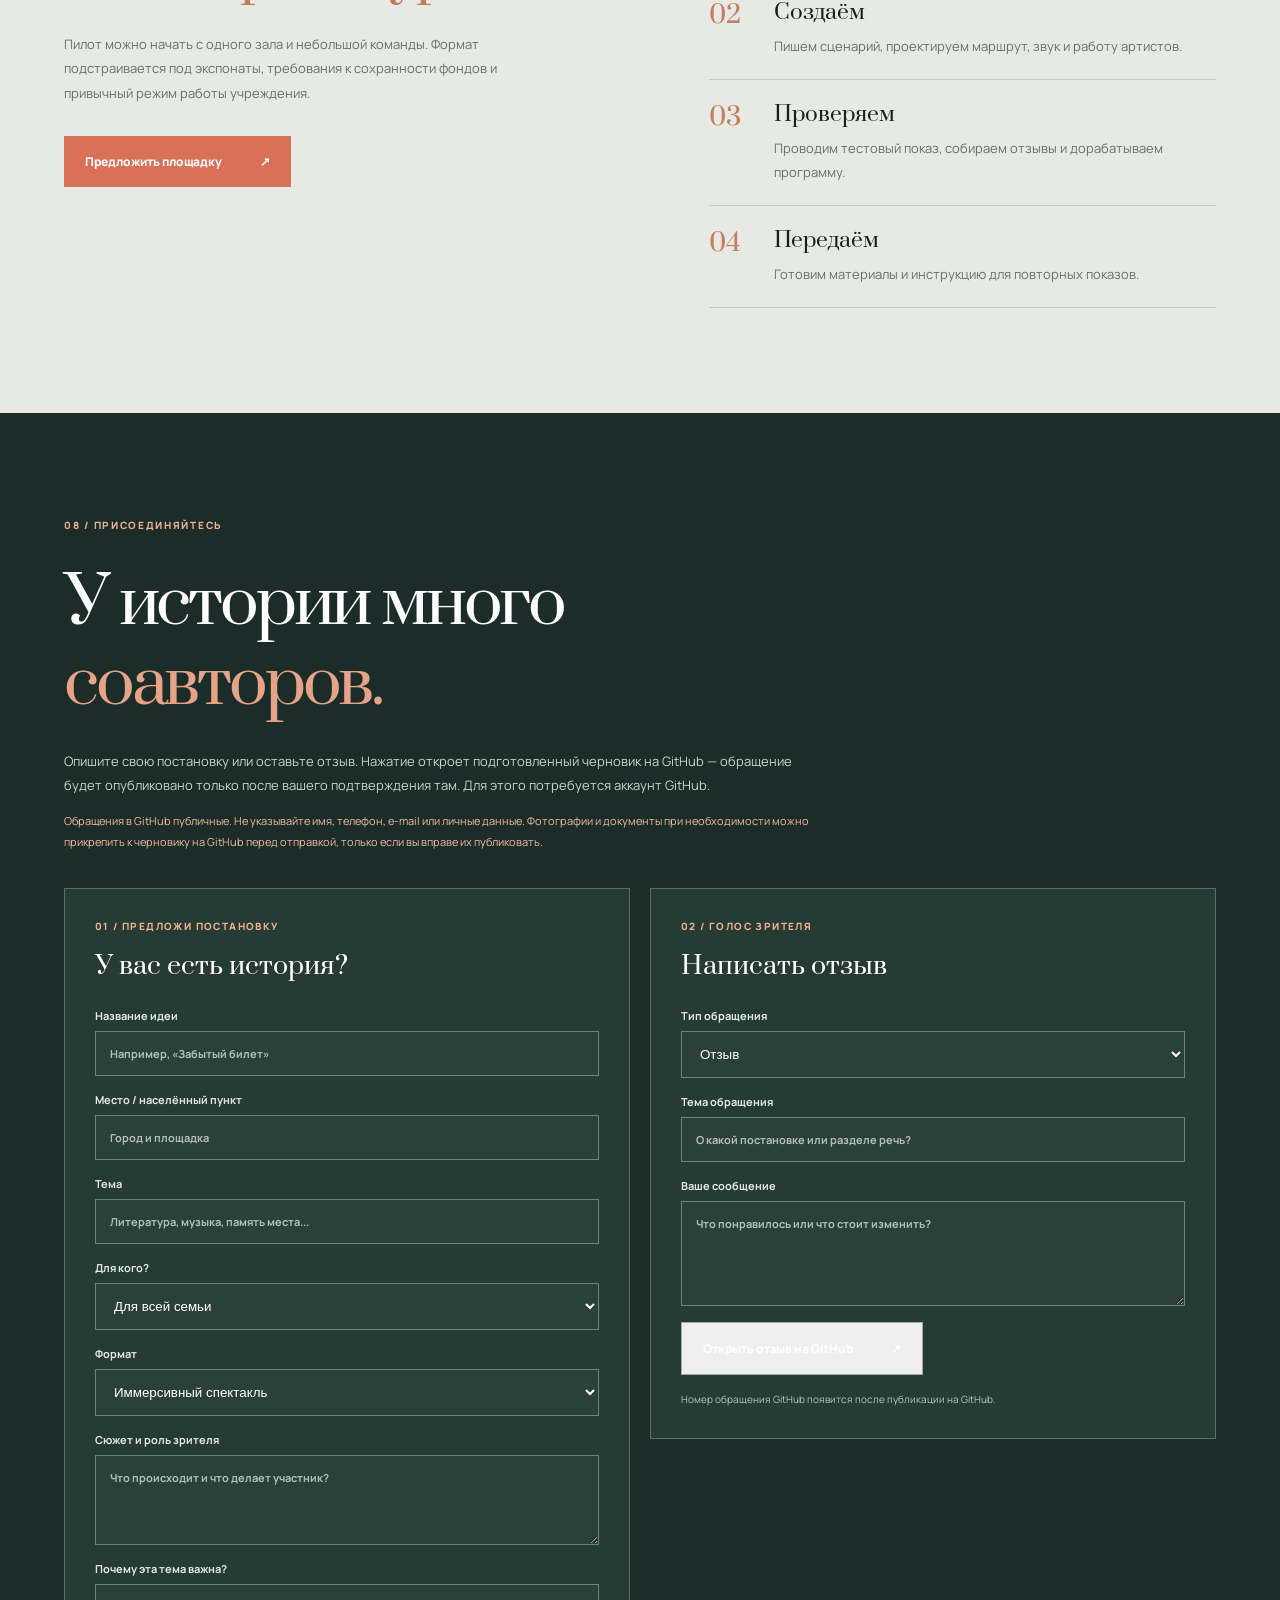
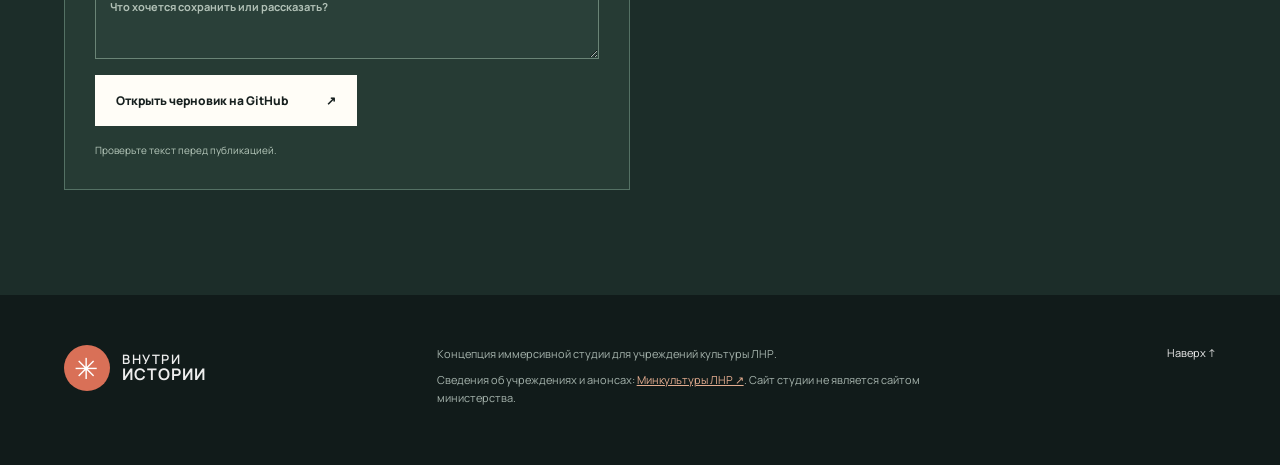
==== commit e04e9700: "Update studio hero with theater photo" ====
--- a/index.html
+++ b/index.html
@@ -24,7 +24,7 @@
   <main id="main">
     <section class="hero" aria-labelledby="hero-title">
       <div class="hero-copy"><div class="overline"><span class="live-dot"></span> КУЛЬТУРА РЯДОМ · ИММЕРСИВНАЯ СТУДИЯ ЛНР</div><h1 id="hero-title">Не наблюдать.<br><em>Проживать.</em></h1><p>Превращаем музей, библиотеку и театр в пространство истории, где зритель становится её участником. Начинаем с подлинного места — и создаём для него новую форму встречи с публикой.</p><div class="hero-actions"><a class="btn btn-coral" href="#journey">Начать путешествие <span>↗</span></a><a class="btn btn-outline" href="#suggest-scenario">Предложить идею <span>↗</span></a></div><div class="hero-caption">ПОЧУВСТВУЙ КУЛЬТУРУ. ОКАЖИСЬ ВНУТРИ ИСТОРИИ.</div></div>
-      <div class="hero-art" aria-hidden="true"><div class="hero-halo"></div><div class="hero-photo"><img src="https://mk.lpr-reg.ru/uploads/posts/2026-09/1789713826_img-20260917-111139.jpg" alt=""></div><div class="art-stamp">МЕСТО<br>СТАНОВИТСЯ<br><em>СЦЕНОЙ</em></div><div class="art-index">01 / ВОЙТИ В ИСТОРИЮ</div></div>
+      <div class="hero-art" aria-hidden="true"><div class="hero-halo"></div><div class="hero-photo"><img src="https://mk.lpr-reg.ru/uploads/posts/2026-09/1790163595_2-zh.jpg" alt="" fetchpriority="high"></div><div class="art-stamp">МЕСТО<br>СТАНОВИТСЯ<br><em>СЦЕНОЙ</em></div><div class="art-index">ФОТО: ЛУГАНСКИЙ ТЕАТР КУКОЛ · МИНКУЛЬТУРЫ ЛНР</div></div>
       <div class="hero-footer"><span>ТЕАТР · МУЗЕЙ · БИБЛИОТЕКА</span><span>ЛИСТАЙТЕ ВНИЗ ↓</span></div>
     </section>
     <section class="intro section" id="concept"><div class="section-label">01 / КОНЦЕПЦИЯ</div><div class="intro-grid"><h2>У каждого места<br>есть <em>голос.</em></h2><div><p class="lead">«Внутри истории» — мобильная творческая команда для учреждений культуры. Мы не привозим готовую декорацию: сценарий рождается из коллекции, пространства и рассказов людей.</p><p>Сотрудники учреждения становятся соавторами. Студия разрабатывает драматургию, маршрут зрителя, звук и свет, проводит пилот и готовит программу к повторным показам.</p><a class="inline-link" href="#partnership">Как устроено сотрудничество <span>↗</span></a></div></div><div class="principles"><div><b>01</b><span>Подлинное место<br>в основе сюжета</span></div><div><b>02</b><span>Небольшие группы<br>и бережный темп</span></div><div><b>03</b><span>Формат, который<br>остаётся площадке</span></div></div></section>
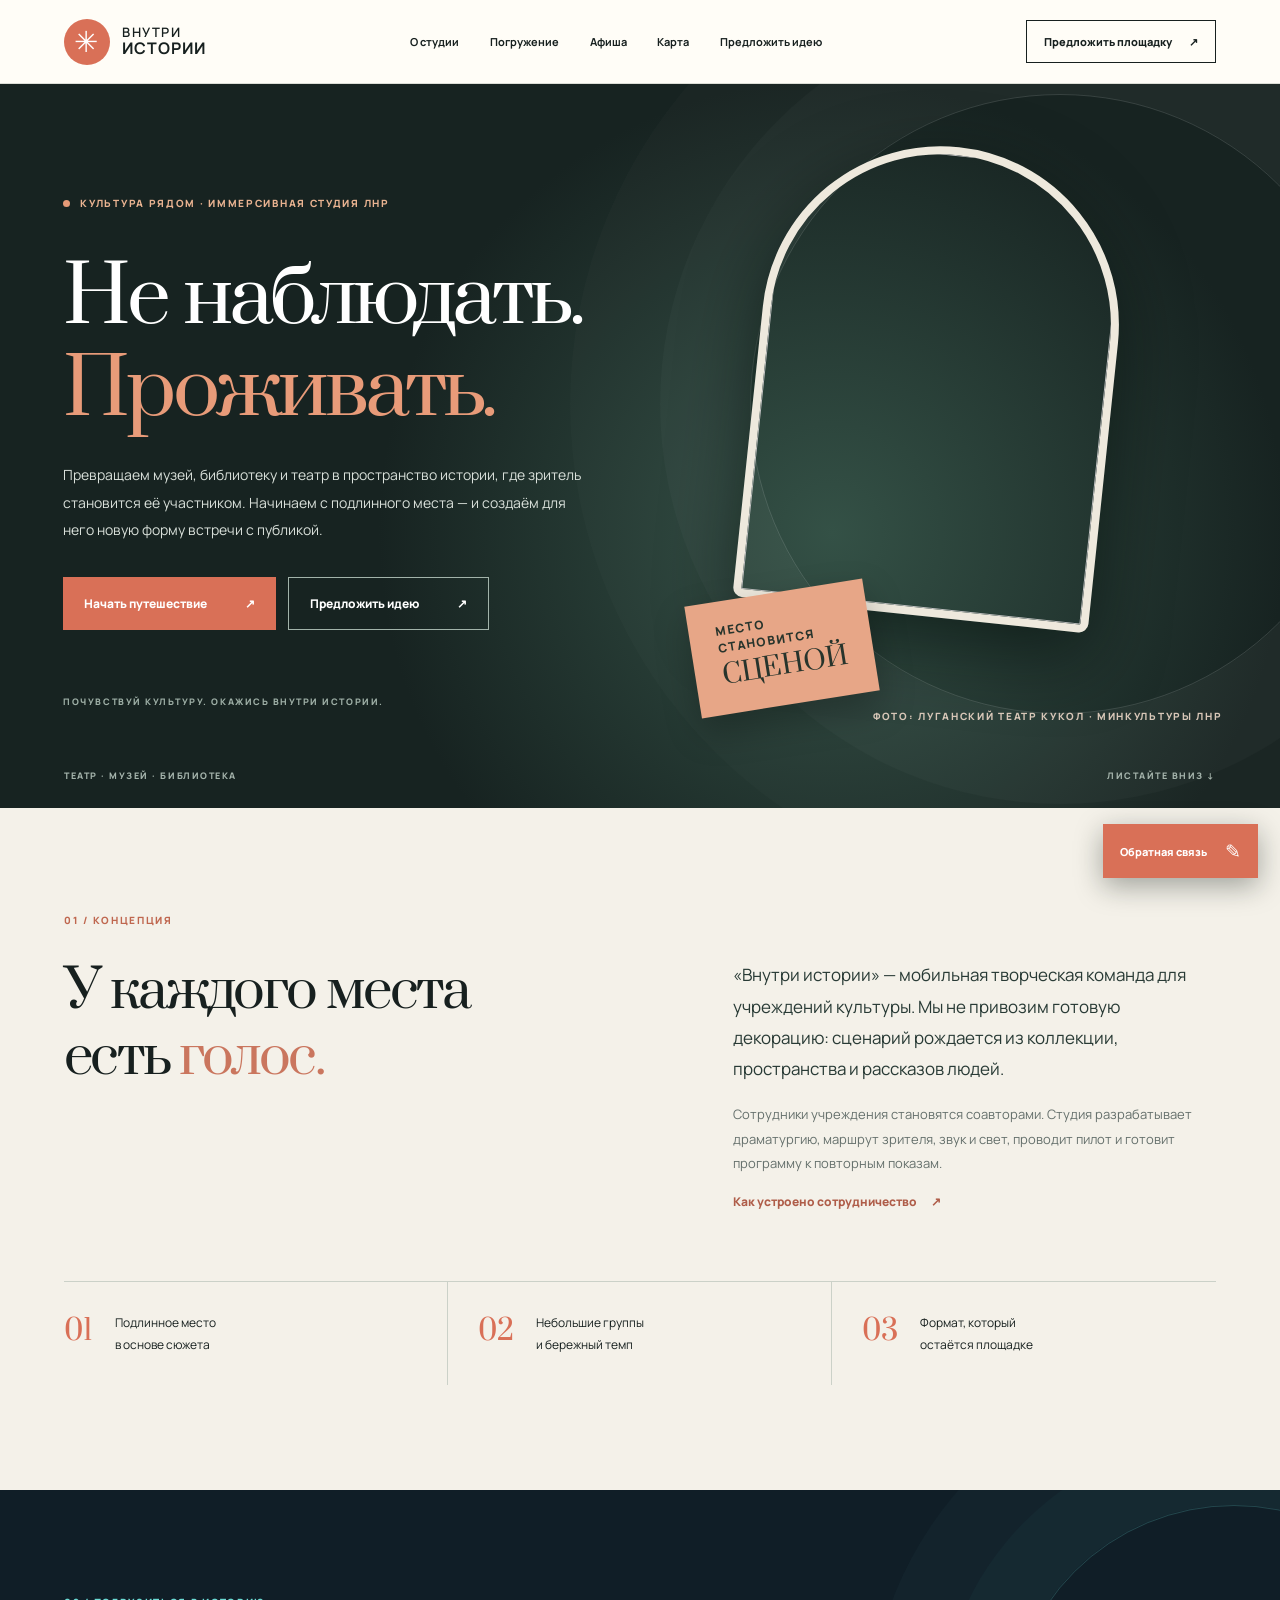
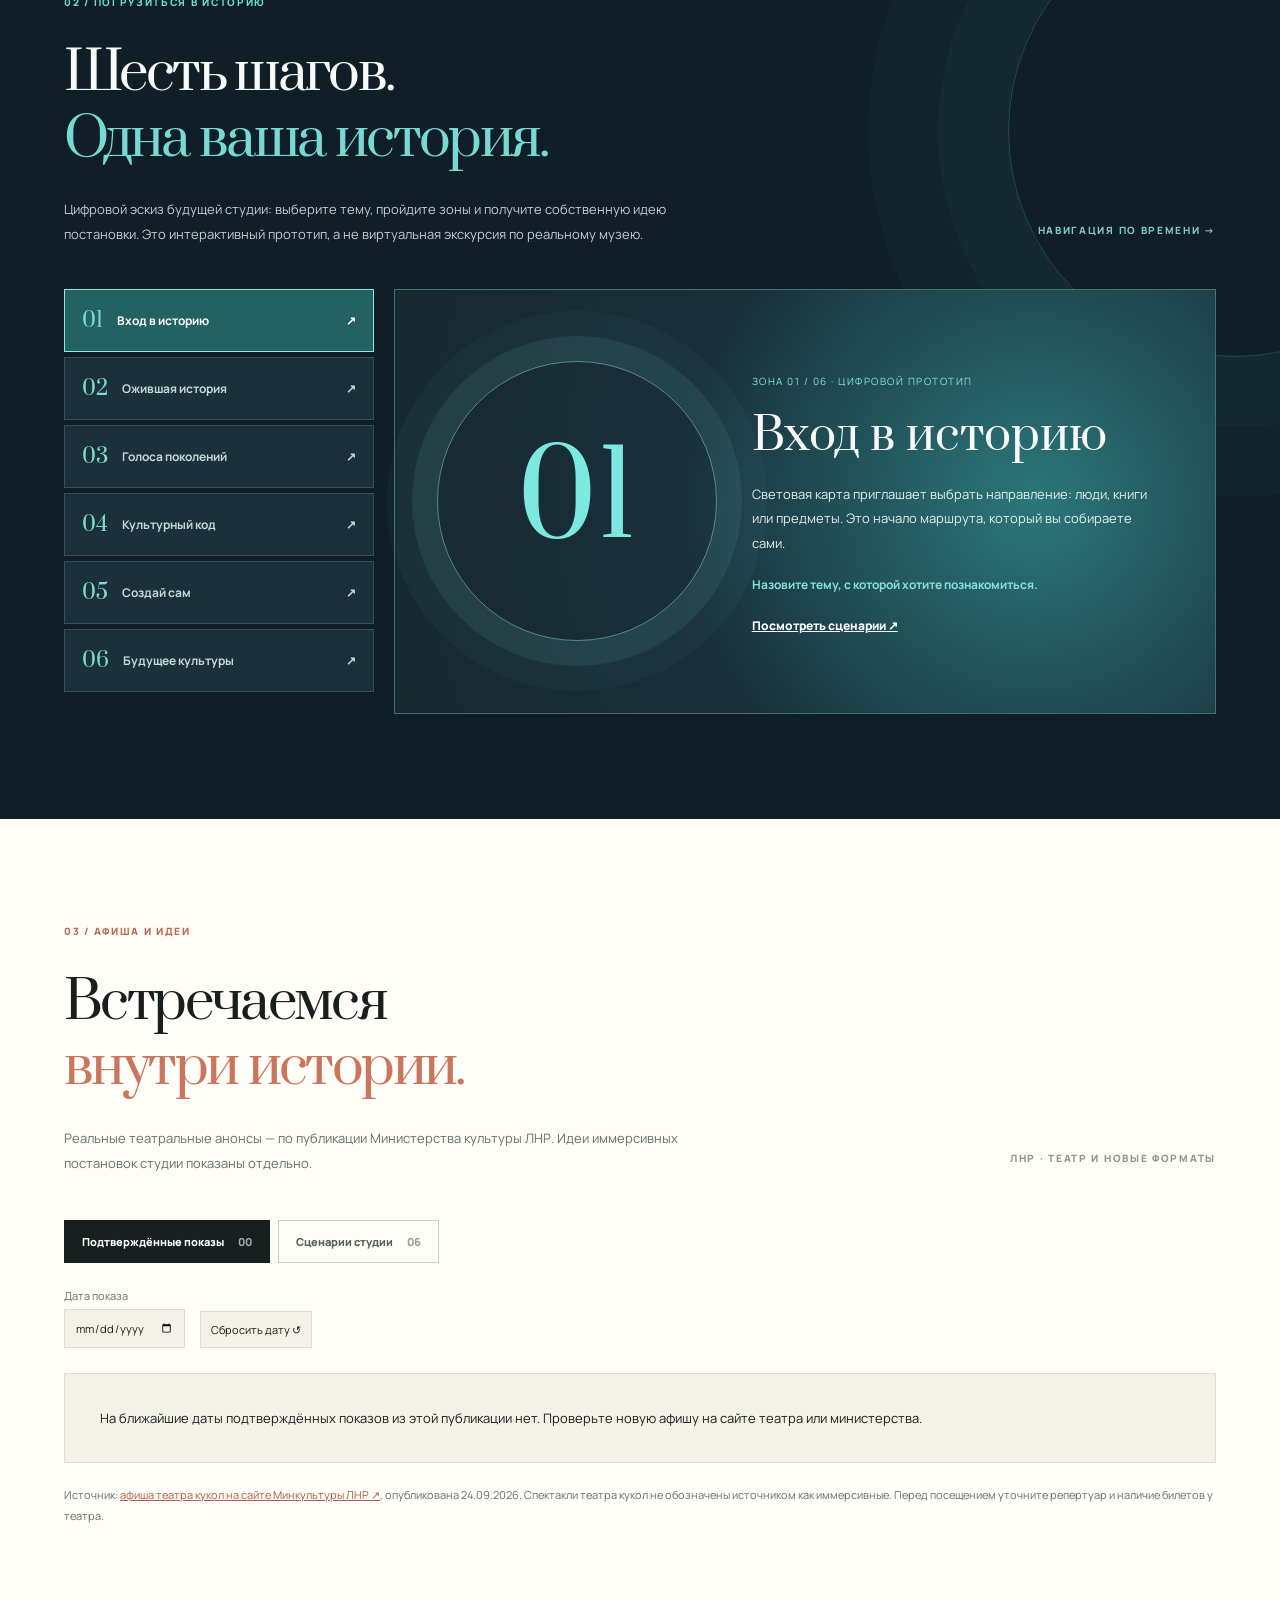
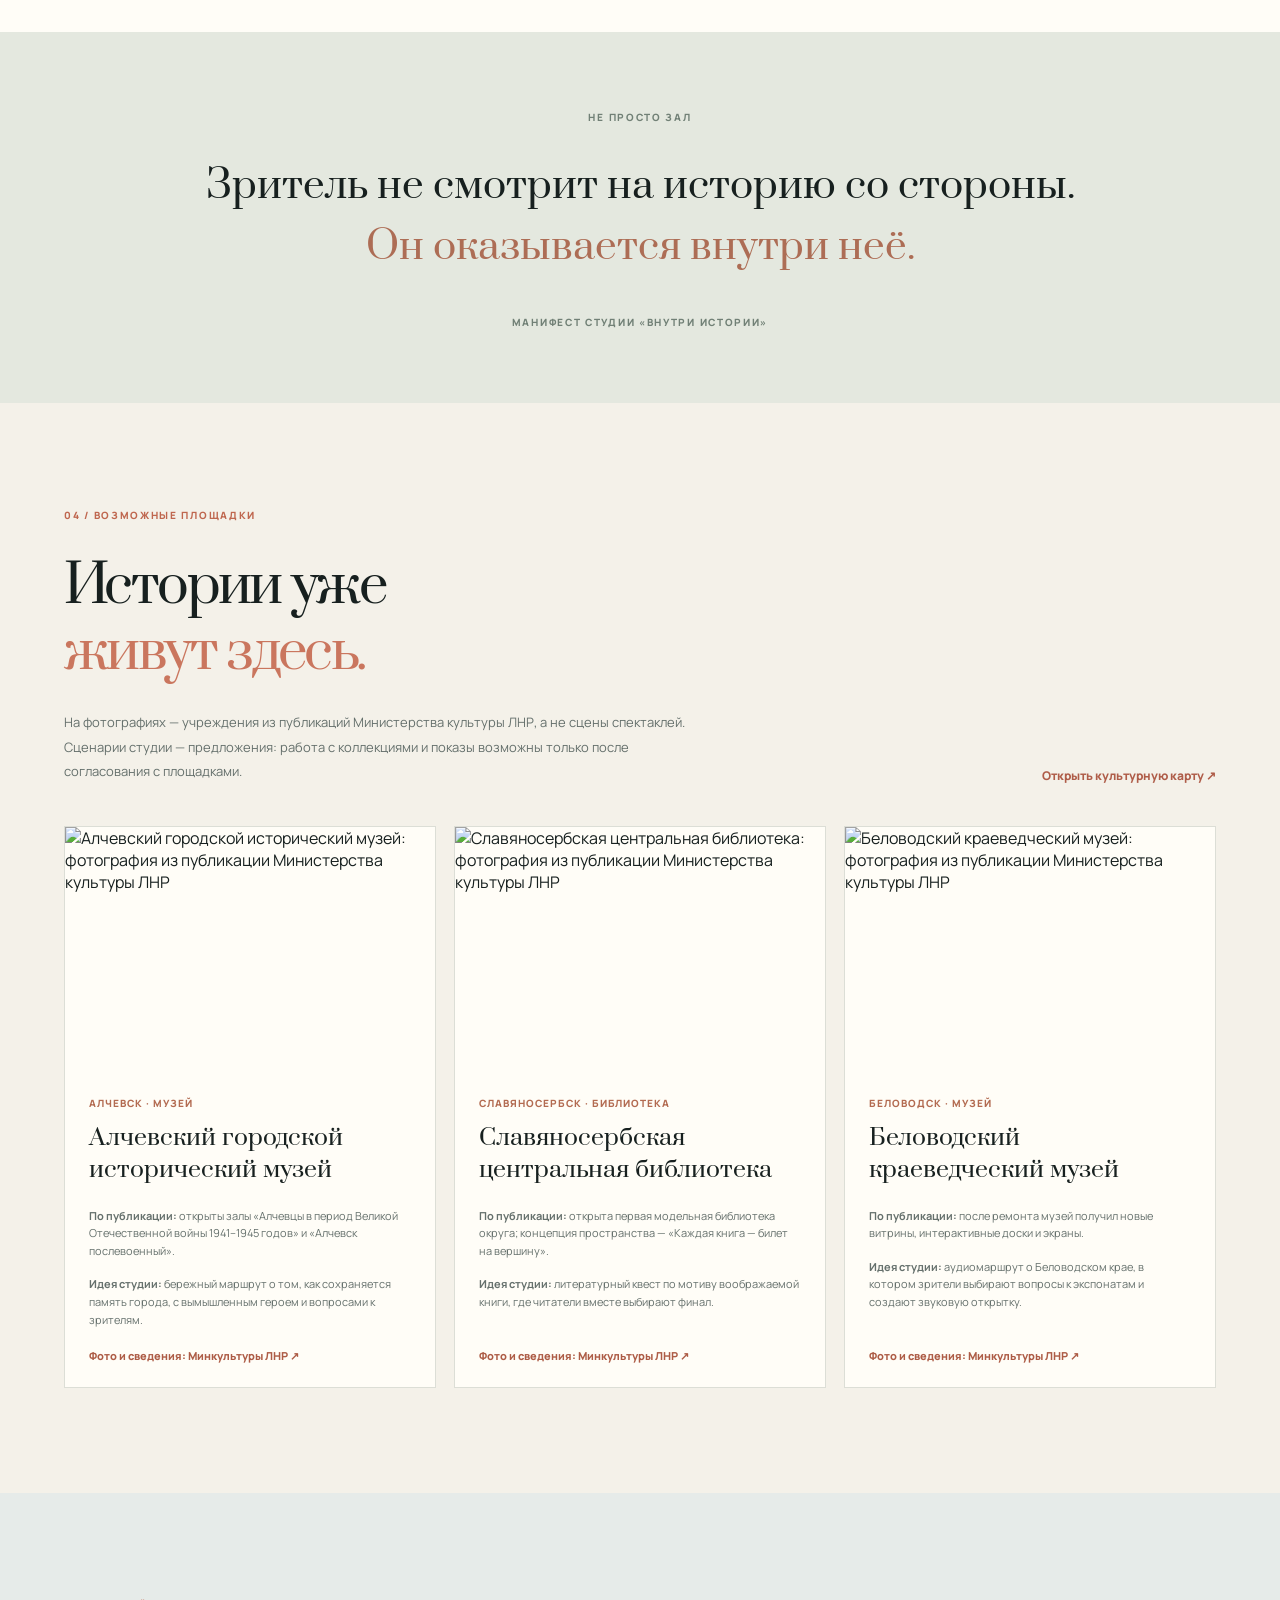
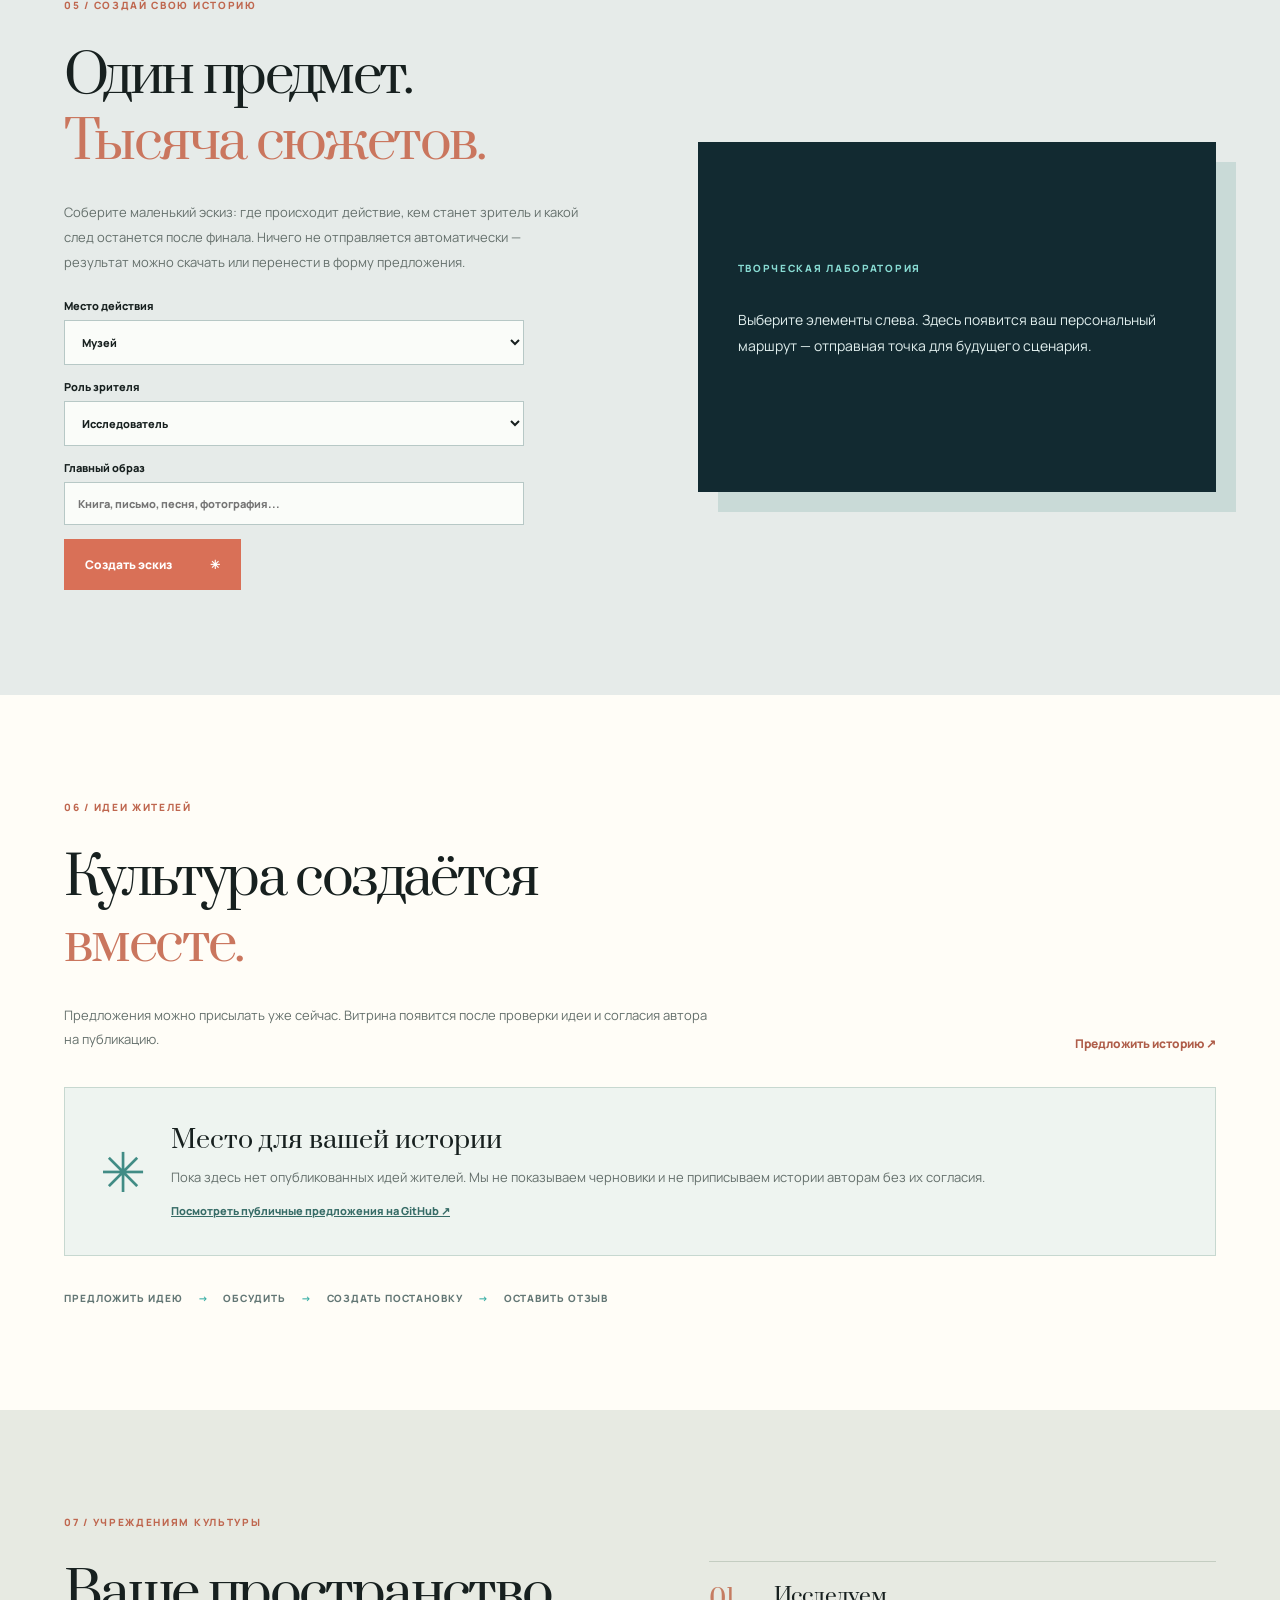
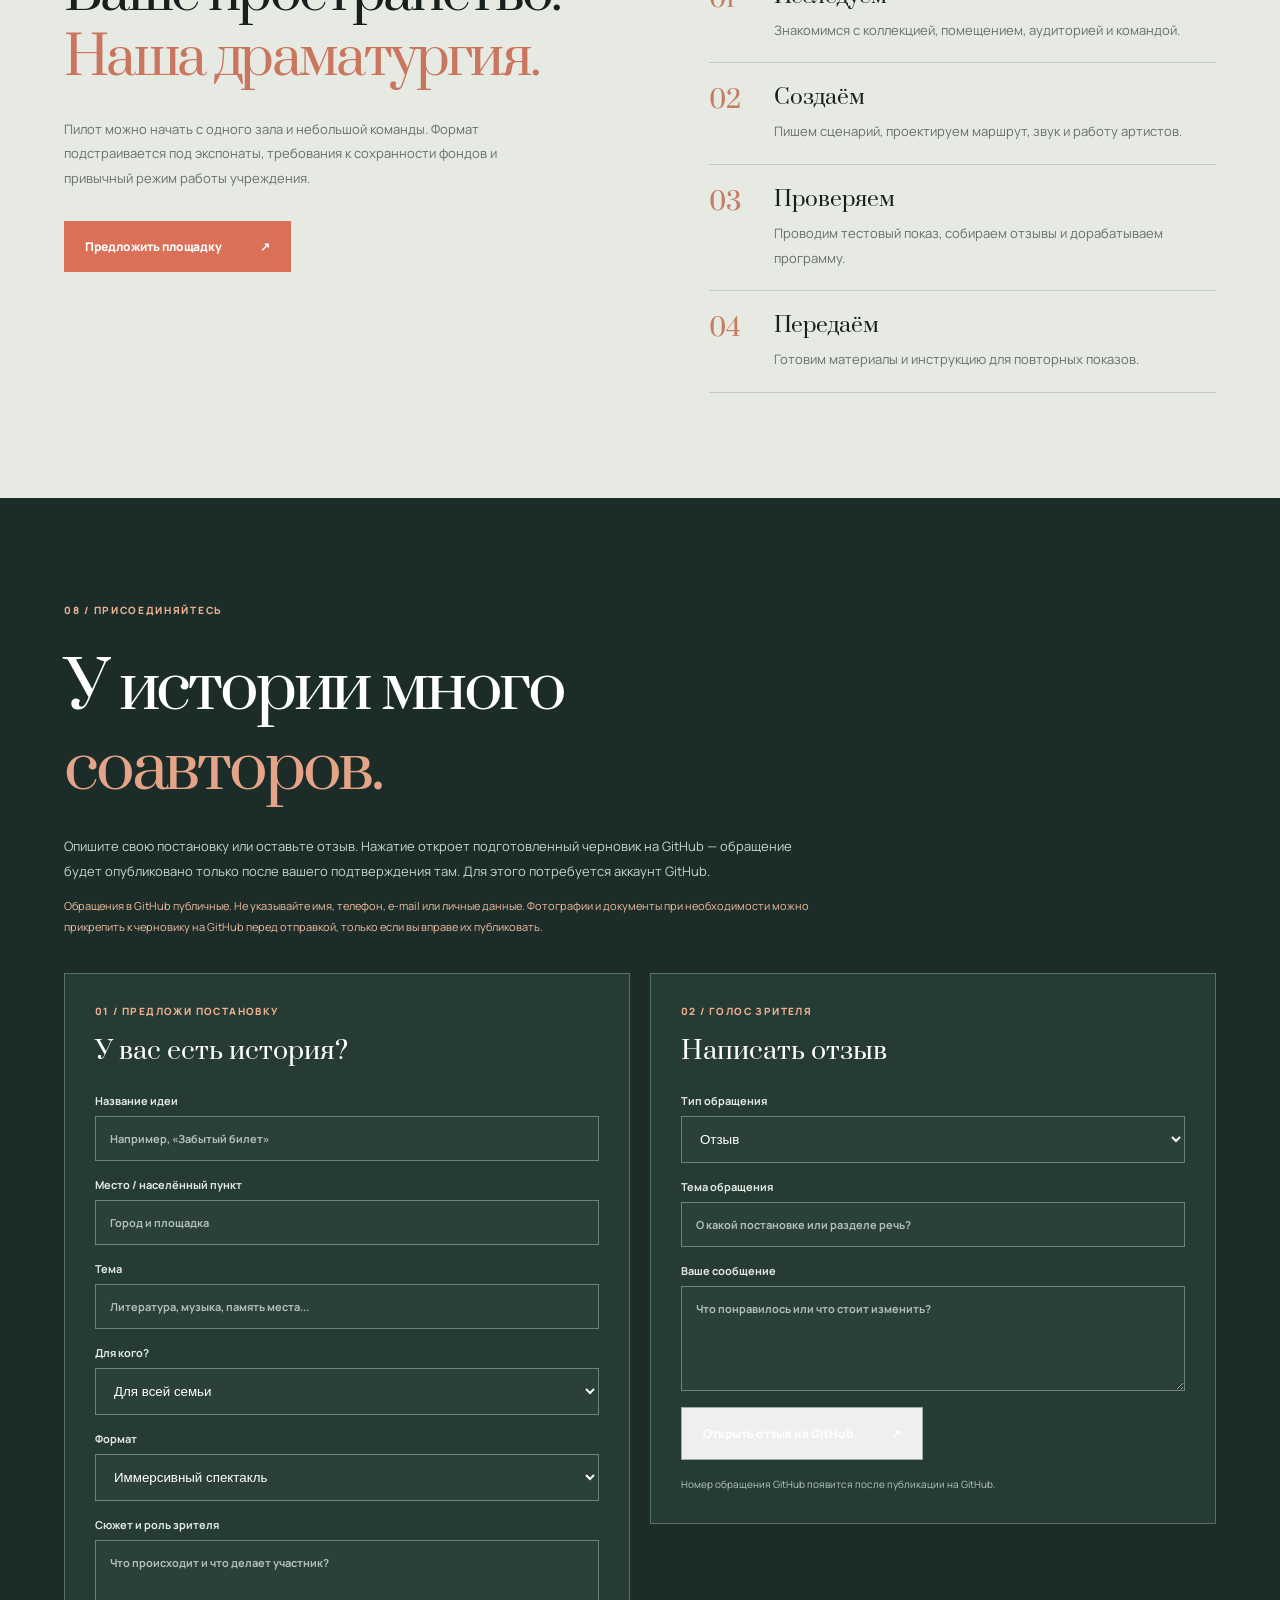
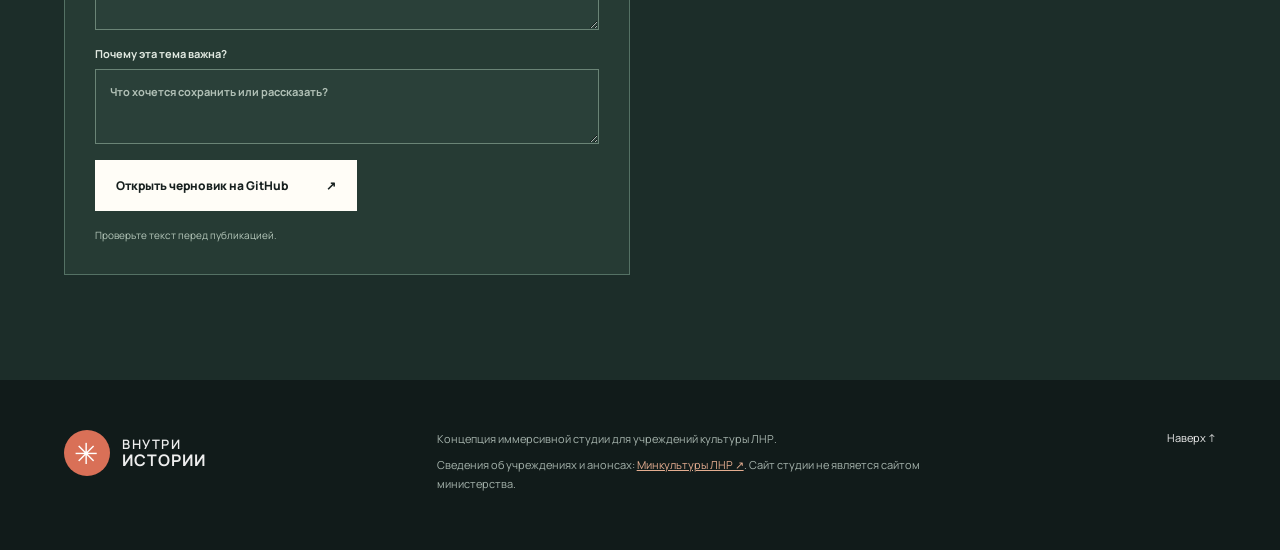
==== commit 1122d73b: "Refresh venue stories and scenario concepts" ====
--- a/index.html
+++ b/index.html
@@ -10,6 +10,7 @@
   <link rel="preconnect" href="https://fonts.gstatic.com" crossorigin>
   <link href="https://fonts.googleapis.com/css2?family=Manrope:wght@400;500;600;700;800&family=Prata&display=swap" rel="stylesheet">
   <link rel="stylesheet" href="immersive-studio.css">
+  <link rel="stylesheet" href="venue-cards.css">
   <script src="scenarios.js" defer></script>
   <script src="immersive-studio.js" defer></script>
 </head>
@@ -31,7 +32,15 @@
     <section class="digital section" id="journey"><div class="section-label">02 / ПОГРУЗИТЬСЯ В ИСТОРИЮ</div><div class="section-head"><div><h2>Шесть шагов.<br><em>Одна ваша история.</em></h2><p>Цифровой эскиз будущей студии: выберите тему, пройдите зоны и получите собственную идею постановки. Это интерактивный прототип, а не виртуальная экскурсия по реальному музею.</p></div><span class="head-aside">НАВИГАЦИЯ ПО ВРЕМЕНИ →</span></div><div class="journey-layout"><div class="journey-nav" id="journey-nav" aria-label="Зоны студии"></div><article class="journey-stage" id="journey-stage" aria-live="polite"></article></div></section>
     <section class="playbill section" id="playbill"><div class="section-label">03 / АФИША И ИДЕИ</div><div class="section-head"><div><h2>Встречаемся<br><em>внутри истории.</em></h2><p>Реальные театральные анонсы — по публикации Министерства культуры ЛНР. Идеи иммерсивных постановок студии показаны отдельно.</p></div><span class="head-aside">ЛНР · ТЕАТР И НОВЫЕ ФОРМАТЫ</span></div><div class="tabs" role="group" aria-label="Раздел афиши"><button class="tab active" type="button" data-tab="real" aria-pressed="true">Подтверждённые показы <span>04</span></button><button class="tab" type="button" data-tab="ideas" aria-pressed="false">Сценарии студии <span>06</span></button></div><div class="event-controls" id="event-controls"><label>Дата показа <input id="show-date" type="date"></label><button id="clear-date" type="button">Сбросить дату ↺</button></div><div id="playbill-content" aria-live="polite"></div><p class="playbill-note" id="playbill-note">Источник: <a href="https://mk.lpr-reg.ru/14195-afisha-vyhodnogo-dnja-luganskij-respublikanskij-akademicheskij-teatr-kukol-priglashaet.html" target="_blank" rel="noopener noreferrer">афиша театра кукол на сайте Минкультуры ЛНР ↗</a>, опубликована 24.09.2026. Спектакли театра кукол не обозначены источником как иммерсивные. Перед посещением уточните репертуар и наличие билетов у театра.</p></section>
     <section class="statement"><span>НЕ ПРОСТО ЗАЛ</span><blockquote>Зритель не смотрит на историю со стороны.<br><em>Он оказывается внутри неё.</em></blockquote><span>МАНИФЕСТ СТУДИИ «ВНУТРИ ИСТОРИИ»</span></section>
-    <section class="venues section" id="venues"><div class="section-label">03 / ВОЗМОЖНЫЕ ПЛОЩАДКИ</div><div class="section-head"><div><h2>Истории уже<br><em>живут здесь.</em></h2><p>Учреждения из публикаций министерства, для которых мы предлагаем сценарные идеи. Размещение проекта требует согласования с каждой площадкой.</p></div><a class="inline-link" href="culture-map.html">Открыть культурную карту ↗</a></div><div class="venue-grid"><article class="venue-card"><div class="venue-image"><img src="https://mk.lpr-reg.ru/uploads/posts/2026-09/1789713826_img-20260917-111139.jpg" alt="Экспозиция Алчевского городского исторического музея" loading="lazy"></div><div class="venue-body"><span>АЛЧЕВСК · МУЗЕЙ</span><h3>Алчевский городской исторический музей</h3><p>Два обновлённых зала могут стать основой камерного маршрута о памяти города.</p><a href="https://mk.lpr-reg.ru/14169-v-alchevskom-muzee-posle-remonta-otkrylis-dva-obnovlennyh-jekspozicionnyh-zala.html" target="_blank" rel="noopener noreferrer">Публикация об учреждении ↗</a></div></article><article class="venue-card"><div class="venue-image"><img src="https://mk.lpr-reg.ru/uploads/posts/2026-09/1789713559_img-20260916-124039.jpg" alt="Обновлённые залы Славяносербской центральной библиотеки" loading="lazy"></div><div class="venue-body"><span>СЛАВЯНОСЕРБСК · БИБЛИОТЕКА</span><h3>Славяносербская центральная библиотека</h3><p>Модельное пространство для литературного спектакля-путешествия между книгами.</p><a href="https://mk.lpr-reg.ru/14168-v-slavjanoserbske-otkrylas-pervaja-modelnaja-biblioteka.html" target="_blank" rel="noopener noreferrer">Публикация об учреждении ↗</a></div></article><article class="venue-card"><div class="venue-image"><img src="https://mk.lpr-reg.ru/uploads/posts/2026-03/1772718516_photo_2026-03-05_16-46-32.jpg" alt="Обновлённый Беловодский краеведческий музей" loading="lazy"></div><div class="venue-body"><span>БЕЛОВОДСК · МУЗЕЙ</span><h3>Беловодский краеведческий музей</h3><p>Новые мультимедийные средства открывают возможности для постановки о прошлом края.</p><a href="https://mk.lpr-reg.ru/13217-v-belovodske-posle-kapitalnogo-remonta-torzhestvenno-otkrylsja-obnovlennyj-kraevedcheskij-muzej.html" target="_blank" rel="noopener noreferrer">Публикация об учреждении ↗</a></div></article></div></section>
+    <section class="venues section" id="venues">
+      <div class="section-label">04 / ВОЗМОЖНЫЕ ПЛОЩАДКИ</div>
+      <div class="section-head"><div><h2>Истории уже<br><em>живут здесь.</em></h2><p>На фотографиях — учреждения из публикаций Министерства культуры ЛНР, а не сцены спектаклей. Сценарии студии — предложения: работа с коллекциями и показы возможны только после согласования с площадками.</p></div><a class="inline-link" href="culture-map.html">Открыть культурную карту ↗</a></div>
+      <div class="venue-grid">
+        <article class="venue-card"><div class="venue-image"><img src="https://mk.lpr-reg.ru/uploads/posts/2026-09/1789713797_img-20260917-111141.jpg" alt="Алчевский городской исторический музей: фотография из публикации Министерства культуры ЛНР" loading="lazy"></div><div class="venue-body"><span>АЛЧЕВСК · МУЗЕЙ</span><h3>Алчевский городской исторический музей</h3><p><strong>По публикации:</strong> открыты залы «Алчевцы в период Великой Отечественной войны 1941–1945 годов» и «Алчевск послевоенный».</p><p><strong>Идея студии:</strong> бережный маршрут о том, как сохраняется память города, с вымышленным героем и вопросами к зрителям.</p><a href="https://mk.lpr-reg.ru/14169-v-alchevskom-muzee-posle-remonta-otkrylis-dva-obnovlennyh-jekspozicionnyh-zala.html" target="_blank" rel="noopener noreferrer">Фото и сведения: Минкультуры ЛНР ↗</a></div></article>
+        <article class="venue-card"><div class="venue-image"><img src="https://mk.lpr-reg.ru/uploads/posts/2026-09/1789713541_img-20260916-124042.jpg" alt="Славяносербская центральная библиотека: фотография из публикации Министерства культуры ЛНР" loading="lazy"></div><div class="venue-body"><span>СЛАВЯНОСЕРБСК · БИБЛИОТЕКА</span><h3>Славяносербская центральная библиотека</h3><p><strong>По публикации:</strong> открыта первая модельная библиотека округа; концепция пространства — «Каждая книга — билет на вершину».</p><p><strong>Идея студии:</strong> литературный квест по мотиву воображаемой книги, где читатели вместе выбирают финал.</p><a href="https://mk.lpr-reg.ru/14168-v-slavjanoserbske-otkrylas-pervaja-modelnaja-biblioteka.html" target="_blank" rel="noopener noreferrer">Фото и сведения: Минкультуры ЛНР ↗</a></div></article>
+        <article class="venue-card"><div class="venue-image"><img src="https://mk.lpr-reg.ru/uploads/posts/2026-03/1772718434_photo_2026-03-05_16-46-35.jpg" alt="Беловодский краеведческий музей: фотография из публикации Министерства культуры ЛНР" loading="lazy"></div><div class="venue-body"><span>БЕЛОВОДСК · МУЗЕЙ</span><h3>Беловодский краеведческий музей</h3><p><strong>По публикации:</strong> после ремонта музей получил новые витрины, интерактивные доски и экраны.</p><p><strong>Идея студии:</strong> аудиомаршрут о Беловодском крае, в котором зрители выбирают вопросы к экспонатам и создают звуковую открытку.</p><a href="https://mk.lpr-reg.ru/13217-v-belovodske-posle-kapitalnogo-remonta-torzhestvenno-otkrylsja-obnovlennyj-kraevedcheskij-muzej.html" target="_blank" rel="noopener noreferrer">Фото и сведения: Минкультуры ЛНР ↗</a></div></article>
+      </div>
+    </section>
     <section class="lab section" id="lab"><div class="section-label">05 / СОЗДАЙ СВОЮ ИСТОРИЮ</div><div class="lab-grid"><div><h2>Один предмет.<br><em>Тысяча сюжетов.</em></h2><p>Соберите маленький эскиз: где происходит действие, кем станет зритель и какой след останется после финала. Ничего не отправляется автоматически — результат можно скачать или перенести в форму предложения.</p><form id="story-lab" class="lab-form"><label>Место действия<select name="place"><option>Музей</option><option>Библиотека</option><option>Театр</option><option>Дом культуры</option></select></label><label>Роль зрителя<select name="role"><option>Исследователь</option><option>Хранитель</option><option>Герой письма</option><option>Режиссёр</option></select></label><label>Главный образ<input name="object" required maxlength="80" placeholder="Книга, письмо, песня, фотография..."></label><button type="submit" class="btn btn-coral">Создать эскиз <span>✳</span></button></form></div><div class="lab-result" id="lab-result" role="status" aria-live="polite"><span class="section-label">ТВОРЧЕСКАЯ ЛАБОРАТОРИЯ</span><p>Выберите элементы слева. Здесь появится ваш персональный маршрут — отправная точка для будущего сценария.</p></div></div></section>
     <section class="residents section" id="residents"><div class="section-label">06 / ИДЕИ ЖИТЕЛЕЙ</div><div class="section-head"><div><h2>Культура создаётся<br><em>вместе.</em></h2><p>Предложения можно присылать уже сейчас. Витрина появится после проверки идеи и согласия автора на публикацию.</p></div><a class="inline-link" href="#suggest-scenario">Предложить историю ↗</a></div><div class="residents-empty"><span>✳</span><div><h3>Место для вашей истории</h3><p>Пока здесь нет опубликованных идей жителей. Мы не показываем черновики и не приписываем истории авторам без их согласия.</p><a href="https://github.com/alekseevasvetlana8-dev/vnutri-istorii-lnr/issues" target="_blank" rel="noopener noreferrer">Посмотреть публичные предложения на GitHub ↗</a></div></div><div class="cycle">ПРЕДЛОЖИТЬ ИДЕЮ <span>→</span> ОБСУДИТЬ <span>→</span> СОЗДАТЬ ПОСТАНОВКУ <span>→</span> ОСТАВИТЬ ОТЗЫВ</div></section>
     <section class="partnership section" id="partnership"><div class="section-label">07 / УЧРЕЖДЕНИЯМ КУЛЬТУРЫ</div><div class="partnership-grid"><div><h2>Ваше пространство.<br><em>Наша драматургия.</em></h2><p>Пилот можно начать с одного зала и небольшой команды. Формат подстраивается под экспонаты, требования к сохранности фондов и привычный режим работы учреждения.</p><a class="btn btn-coral" href="#suggest-scenario">Предложить площадку <span>↗</span></a></div><ol class="steps"><li><span>01</span><div><h3>Исследуем</h3><p>Знакомимся с коллекцией, помещением, аудиторией и командой.</p></div></li><li><span>02</span><div><h3>Создаём</h3><p>Пишем сценарий, проектируем маршрут, звук и работу артистов.</p></div></li><li><span>03</span><div><h3>Проверяем</h3><p>Проводим тестовый показ, собираем отзывы и дорабатываем программу.</p></div></li><li><span>04</span><div><h3>Передаём</h3><p>Готовим материалы и инструкцию для повторных показов.</p></div></li></ol></div></section>
--- a/venue-cards.css
+++ b/venue-cards.css
@@ -0,0 +1,27 @@
+.venue-card {
+  display: flex;
+  flex-direction: column;
+}
+
+.venue-body {
+  display: flex;
+  flex: 1;
+  flex-direction: column;
+}
+
+.venue-body p {
+  min-height: 0;
+  margin: 8px 0;
+  line-height: 1.6;
+}
+
+.venue-body a {
+  margin-top: auto;
+  padding-top: 12px;
+}
+
+@media (max-width: 760px) {
+  .venue-card {
+    display: grid;
+  }
+}
